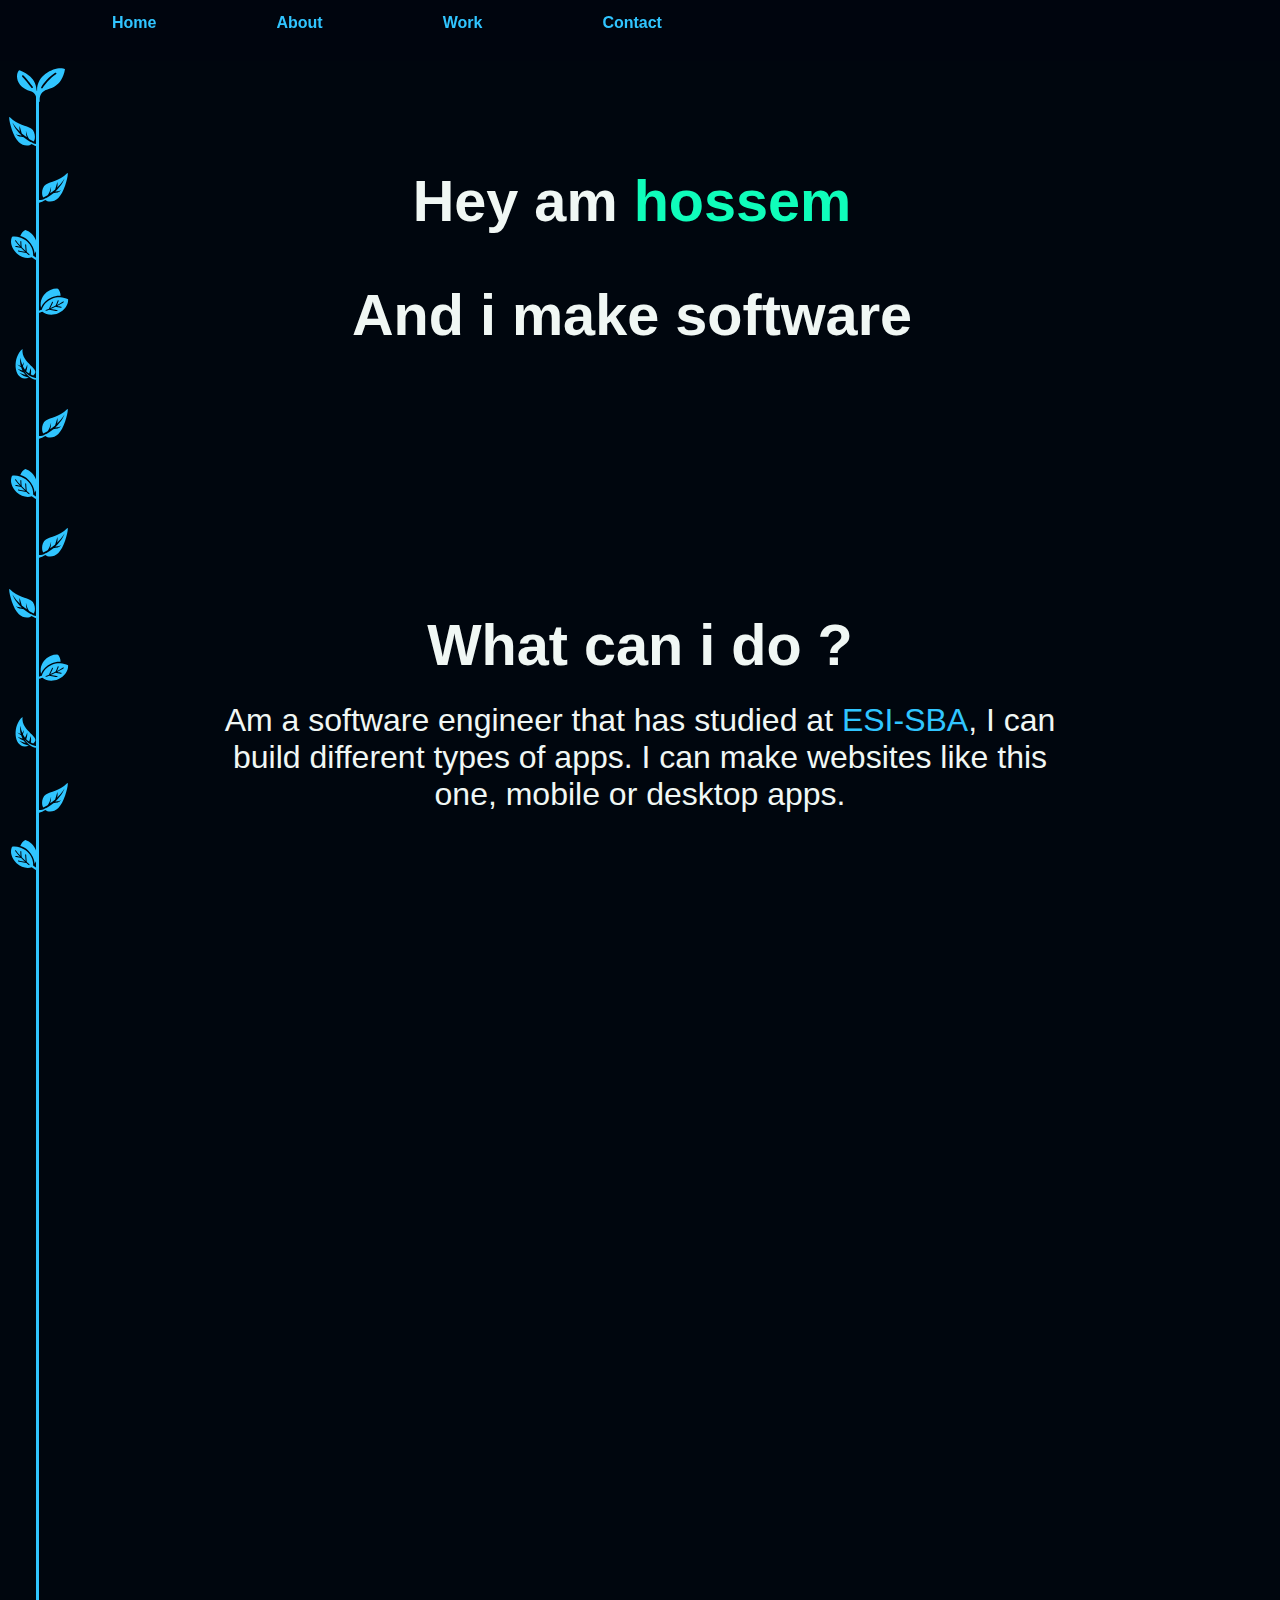
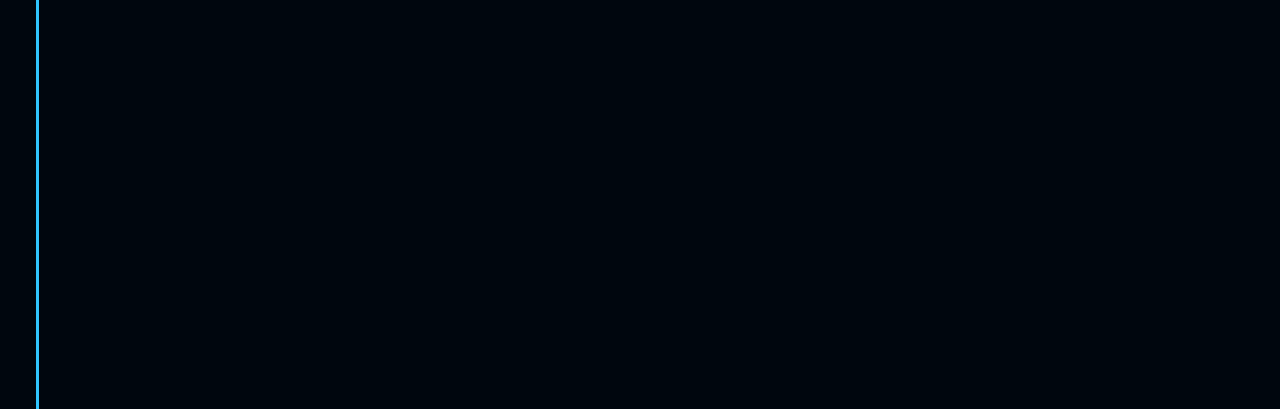
==== index.html @ 49f956dd "Update from https://github.com/ManderO9/website-source/commit/352ea6e2dd905889928c6084271d89b7aabe6d" ====
<!DOCTYPE html>
<html lang="en">

<head>
    <!-- <base href="https://mandero9.github.io/website-source/"> -->
    <meta charset="utf-8">
    <meta name="viewport" content="width=device-width, initial-scale=1">
    <title>Strive for happiness</title>

    <link href="Assets/Css/style.css" rel="stylesheet" type="text/css" />
    <link href="Assets/Css/about.css" rel="stylesheet" type="text/css" />
    <link href="Assets/Css/stars.css" rel="stylesheet" type="text/css" />

    <script type="text/javascript" src="Assets/Js/base.js"></script>
    <script type="text/javascript" src="Assets/Js/animateUpAndFadeIn.js"></script>
    <script type="text/javascript" src="Assets/Js/stars.js"></script>
    <script type="text/javascript" src="Assets/Js/navbar.js"></script>

</head>
<header class="top-menu">
    <div id="menu-icon">
        <span>
            <span></span>
            <span></span>
            <span></span>
        </span>
    </div>
    <ul>
        <li><a href="./">Home</a></li>
        <li><a href="./about">About</a></li>
        <li><a href="./work">Work</a></li>
        <li><a href="./contact">Contact</a></li>
        <li>
            <a href="https://github.com/ManderO9/" target="_blank">
                <svg width="25px" height="25px" viewBox="0 0 64 64" version="1.1" xmlns="http://www.w3.org/2000/svg"
                    xmlns:xlink="http://www.w3.org/1999/xlink" xml:space="preserve">
                    <path id="github"
                        d="M32.029,8.345c-13.27,0 -24.029,10.759 -24.029,24.033c0,10.617 6.885,19.624 16.435,22.803c1.202,0.22 1.64,-0.522 1.64,-1.16c0,-0.569 -0.02,-2.081 -0.032,-4.086c-6.685,1.452 -8.095,-3.222 -8.095,-3.222c-1.093,-2.775 -2.669,-3.514 -2.669,-3.514c-2.182,-1.492 0.165,-1.462 0.165,-1.462c2.412,0.171 3.681,2.477 3.681,2.477c2.144,3.672 5.625,2.611 6.994,1.997c0.219,-1.553 0.838,-2.612 1.526,-3.213c-5.336,-0.606 -10.947,-2.669 -10.947,-11.877c0,-2.623 0.937,-4.769 2.474,-6.449c-0.247,-0.608 -1.072,-3.051 0.235,-6.36c0,0 2.018,-0.646 6.609,2.464c1.917,-0.533 3.973,-0.8 6.016,-0.809c2.041,0.009 4.097,0.276 6.017,0.809c4.588,-3.11 6.602,-2.464 6.602,-2.464c1.311,3.309 0.486,5.752 0.239,6.36c1.54,1.68 2.471,3.826 2.471,6.449c0,9.232 -5.62,11.263 -10.974,11.858c0.864,0.742 1.632,2.208 1.632,4.451c0,3.212 -0.029,5.804 -0.029,6.591c0,0.644 0.432,1.392 1.652,1.157c9.542,-3.185 16.421,-12.186 16.421,-22.8c0,-13.274 -10.76,-24.033 -24.034,-24.033"
                        style="fill:#f0f7f4;" />
                </svg>
            </a>

            <a href="https://www.linkedin.com/in/hossem-chetoui-674b75226" target="_blank">
                <svg fill="#f0f7f4" width="25px" height="25px" version="1.1" id="Layer_1"
                    xmlns="http://www.w3.org/2000/svg" xmlns:xlink="http://www.w3.org/1999/xlink"
                    viewBox="-271 283.9 256 235.1" xml:space="preserve">
                    <g>
                        <rect x="-264.4" y="359.3" width="49.9" height="159.7" />
                        <path
                            d="M-240.5,283.9c-18.4,0-30.5,11.9-30.5,27.7c0,15.5,11.7,27.7,29.8,27.7h0.4c18.8,0,30.5-12.3,30.4-27.7 C-210.8,295.8-222.1,283.9-240.5,283.9z" />
                        <path
                            d="M-78.2,357.8c-28.6,0-46.5,15.6-49.8,26.6v-25.1h-56.1c0.7,13.3,0,159.7,0,159.7h56.1v-86.3c0-4.9-0.2-9.7,1.2-13.1 c3.8-9.6,12.1-19.6,27-19.6c19.5,0,28.3,14.8,28.3,36.4V519h56.6v-88.8C-14.9,380.8-42.7,357.8-78.2,357.8z" />
                    </g>
                </svg>
            </a>
        </li>
    </ul>
</header>

<body>
<div class="home-page">

    <div class="tree">
        <!-- Leafs -->

        <div class="leaf-top">
            <span class="over-leaf"></span>
            <span>
                <svg version="1.1" id="_x32_" xmlns="http://www.w3.org/2000/svg"
                    xmlns:xlink="http://www.w3.org/1999/xlink" viewBox="0 0 512 512" xml:space="preserve">
                    <g>
                        <path class="st0"
                            d="M214.2,319.991L214.2,319.991L214.2,319.991C197.34,301.585,232.293,180.319,27.075,97.569 c-33.75,6.125-71.688,176.672,127.719,228.844c59.609,29.797,50.219,79.469,50.219,107.078h38.344 c0,0-15.688-87.578,54.375-119.672c47.672-21.828,179.328-28.828,214.265-225.547C445.387,49.757,208.825,124.835,214.2,319.991z M165.84,286.804c-4.063,2.813-9.641,1.797-12.453-2.266c-19.516-28.266-73.484-93.484-97.344-117.281 c-3.5-3.484-3.5-9.156,0-12.641c3.484-3.5,9.156-3.5,12.641,0c25.344,25.391,78.688,89.859,99.422,119.734 C170.918,278.413,169.903,283.991,165.84,286.804z M415.965,141.663c-65.25,41.234-118.578,109.844-142.625,147.109 c-2.672,4.141-8.219,5.328-12.359,2.656c-4.141-2.688-5.328-8.219-2.641-12.375c25.141-38.766,79.141-108.766,148.047-152.5 c4.172-2.656,9.688-1.406,12.344,2.766C421.372,133.491,420.137,139.007,415.965,141.663z" />
                    </g>
                </svg>
            </span>
        </div>

    </div>


    <div class="center first-page-content">
        <h1 class="animate-words-up">Hey am <strong>hossem</strong></h1>
        <h1 class="animate-words-up">And i make software</h1>
    </div>

    <div class="fade-in-group center">
        <h1>What can i do ?</h1>
        <p>Am a software engineer that has studied at <a target="_blank" class="big-link"
                href="https://www.esi-sba.dz">ESI-SBA</a>, I can build
            different types of apps.
            I can make websites like this one, mobile or desktop apps.
        </p>
    </div>

    <div class="fade-in-group center">
        <h1>What am I good at ?</h1>
        <p>Building Web Apps (frontend, backend), Mobile Apps, Desktop, etc. You can learn more by reading my <a
                target="_blank" class="big-link" href="https://bit.ly/449AFbv">CV</a>
        </p>
    </div>

    <div class="fade-in-group center">
        <h2>want a service ?</h2>
    </div>

    <div class="fade-in-group center">
        <button onclick="(()=>{window.location.assign('./contact');})()" class="simple-button">Contact me</button>
    </div>
    <script>
        // fetch("https://www.ping.somee.com/ping?source=1");
    </script>
</div>
    </body>
    <footer>
    </footer>
</html>
---- Assets/Css/style.css ----
*{margin:0;padding:0;box-sizing:border-box}html{background-color:#00060e;font-family:sans-serif;color:#f0f7f4}body{padding-bottom:1px}h1{font-size:57.6px;color:#f0f7f4;padding:24px}h2{font-size:32px;color:#f0f7f4;padding:16px}p{color:#f0f7f4;font-size:32px;padding:0px;margin:0px}strong{color:#0ffdba}.center{text-align:center;align-content:center}.fade-in-group{margin:216px}.fade-in-group>*{transition:opacity 400ms ease-in, transform 500ms ease-in;transform:translateY(30%);opacity:0}.fade-in-group.appear>*{transform:translateY(0);opacity:1}a{color:#30C5FF;font-size:16px;font-weight:bolder;text-decoration:none;transition:all 300ms ease-in}a:hover{color:#0ffdba;text-shadow:0px 0px 2px #0ffdba}.simple-button{background-color:#30C5FF;padding:24px 36px;color:#f0f7f4;font-size:20.8px;border:none;border-radius:16px;transition:all 300ms ease-out;text-shadow:0px 0px 5px #00060e}.simple-button:hover{box-shadow:0px 0px 3px 0px #0ffdba;background-color:#0ffdba;text-shadow:2px 2px 8px #00060e;cursor:pointer}.top-menu{padding-left:36px;position:fixed;top:0;width:100%;background-color:rgba(0,6,14,0.9);z-index:1;transition:all 100ms ease-in}.top-menu>ul{transform:translateY(-3%);transition:all 100ms ease-out;padding:16px;display:flex;flex-direction:row;list-style:none}.top-menu>ul>li{text-decoration:none}.top-menu>ul>li>a{margin:36px;padding:24px}.top-menu>ul>li>a>svg{transform-origin:0.5 0.5}.top-menu>ul>li>a>svg:hover{cursor:pointer;transform:scale(1.1)}.top-menu>ul>li:last-child>a:nth-child(2)>svg{padding:4px}.top-menu>ul>li:last-child{text-align:right;margin-left:auto;transform-origin:0.5 0.5;animation-duration:500ms;animation-delay:200ms;animation-fill-mode:forwards;opacity:0}.top-menu>ul>li:last-child>a{margin:0;padding:0}.top-menu>ul>li:last-child>a:nth-child(2){margin:0px 24px}.fade-in-group>*:nth-child(1){transition-delay:0s}.fade-in-group>*:nth-child(2){transition-delay:0.2s}.fade-in-group>*:nth-child(3){transition-delay:0.4s}.fade-in-group>*:nth-child(4){transition-delay:0.6s}.fade-in-group>*:nth-child(5){transition-delay:0.8s}.fade-in-group>*:nth-child(6){transition-delay:1s}.fade-in-group>*:nth-child(7){transition-delay:1.2s}.fade-in-group>*:nth-child(8){transition-delay:1.4s}.fade-in-group>*:nth-child(9){transition-delay:1.6s}.fade-in-group>*:nth-child(10){transition-delay:1.8s}.fade-in-group>*:nth-child(11){transition-delay:2s}.fade-in-group>*:nth-child(12){transition-delay:2.2s}.fade-in-group>*:nth-child(13){transition-delay:2.4s}.fade-in-group>*:nth-child(14){transition-delay:2.6s}.fade-in-group>*:nth-child(15){transition-delay:2.8s}.fade-in-group>*:nth-child(16){transition-delay:3s}.fade-in-group>*:nth-child(17){transition-delay:3.2s}.fade-in-group>*:nth-child(18){transition-delay:3.4s}.fade-in-group>*:nth-child(19){transition-delay:3.6s}.fade-in-group>*:nth-child(20){transition-delay:3.8s}.fade-in-group>*:nth-child(21){transition-delay:4s}.first-page-content{margin-top:144px}.animate-words-up>*{transition:opacity 400ms ease-in, transform 500ms ease-in, background-color 300ms ease-in;transform:translateY(120%);opacity:0;display:inline-block}.animate-words-up.appear>*{transform:translateY(0);opacity:1}.tree>div{width:48px;position:absolute;fill:#30C5FF;transition:500ms ease-in-out}.tree>div.leaf-right{transform:translate(-50%, 50%) scale(0)}.tree>div.leaf-left{transform:translate(50%, 50%) scale(0)}.tree>div.leaf-top{transform:translate(0%, 50%) scale(0)}.tree>div>.over-leaf{margin-left:4px;margin-right:4px}.tree>div>span:nth-child(2){position:relative;display:inline-block;width:100%;height:50%}.tree>div.leaf-right>span:nth-child(2){transform-origin:0% 100%}.tree>div.leaf-left>span:nth-child(2){transform-origin:100% 100%}.tree>div.leaf-right>span:nth-child(2):hover,.tree>div.leaf-right>span:nth-child(1):hover+span,.tree>div.leaf-left>span:nth-child(2):hover,.tree>div.leaf-left>span:nth-child(1):hover+span{animation:shake 1s}.tree>div.leaf-top>span:nth-child(2):hover,.tree>div.leaf-top>span:nth-child(1):hover+span{animation:shake-top 1s}.tree>.trunk{background-color:#30C5FF;width:3px;left:36px;top:96px;position:absolute;padding:0;margin-top:14px}.tree>div>.over-leaf{width:22px;height:40px;display:inline-block;position:relative;z-index:1;transform:translateY(29px)}.tree>div:nth-child(1){left:16.8px;top:20px}.tree>div:nth-child(1)>.over-leaf{width:85%;margin-bottom:-3px}.particle{background-color:#30C5FF;display:inline-block;position:absolute;margin-top:100%;opacity:0%;border-radius:100%;animation-name:animate-particle;animation-duration:2s;animation-direction:normal}@keyframes animate-particle{0%{opacity:0%;margin-top:100%}50%{opacity:100%}100%{opacity:0%;margin-top:0%}}@keyframes shake{0%{transform:rotate(4deg)}20%{transform:rotate(-3deg)}40%{transform:rotate(4deg)}60%{transform:rotate(-2deg)}80%{transform:rotate(1deg)}90%{transform:rotate(1deg)}100%{transform:rotate(0deg)}}@keyframes shake-top{0%{transform:rotate(2deg)}20%{transform:rotate(-2deg)}40%{transform:rotate(1deg)}60%{transform:rotate(-1deg)}80%{transform:rotate(1deg)}100%{transform:rotate(0deg)}}@keyframes pop-up{0%{transform:scale(0);opacity:0}70%{transform:scale(1.2)}100%{transform:scale(1);opacity:1}}.big-link{font-size:inherit;font-weight:inherit}.contact-page{margin-top:64px;padding-top:24px;display:flex;flex-direction:row}.contact-page>.text{display:inline-block;max-width:50vw;margin-left:72px;padding-top:144px}.contact-page>.text>p{text-align:center;padding:0;margin-top:24px}.contact-page>.form{margin-right:36px;display:inline-block;max-width:50vw}.contact-page>.form>form{margin-left:72px;padding-top:24px}.contact-page>.form>form>label{display:inline-block;padding-bottom:9.6px}.contact-page>.form>form>input,.contact-page>.form>form>textarea{display:inline-block;width:100%}.contact-page>.form>form>input,.contact-page>.form>form>label,.contact-page>.form>form>textarea{font-size:20.8px;background-color:#00060e;color:#f0f7f4}.contact-page>.form>form>input,.contact-page>.form>form>textarea{resize:none;border:2px solid #30C5FF;border-radius:9.6px;padding:9.6px;margin-bottom:36px}.contact-page>.form>form>input:hover,.contact-page>.form>form>input:focus,.contact-page>.form>form>textarea:hover,.contact-page>.form>form>textarea:focus{outline:none;box-shadow:0px 0px 4px 2px #30C5FF}.contact-page>.form>form>.button-container{text-align:right}.contact-page>.form>form>.button-container>button{padding:9.6px 24px}.contact-page>div:nth-child(3),.contact-page>div:nth-child(4){position:fixed;top:0px;left:0px;height:100vh;width:100vw;text-align:center;background-color:rgba(0,6,14,0.7);z-index:2;opacity:0;pointer-events:none}.contact-page>div:nth-child(3)>p,.contact-page>div:nth-child(4)>p{margin-top:35vh;display:inline-block;padding:36px}.contact-page>div:nth-child(3)>p>button,.contact-page>div:nth-child(4)>p>button{padding:9.6px 24px;margin-top:24px}.contact-page>div:nth-child(3)>p{color:#0ffdba}@media screen and (max-width: 500px){.contact-page{display:inline-block}.contact-page>.text{width:100%;max-width:100%;padding:24px;margin:0}.contact-page>.form{max-width:100%;width:100%;padding:24px;margin-right:0;padding-bottom:72px}.contact-page>.form>form{margin:0}.contact-page>.form>form>label,.contact-page>.form>form>input,.contact-page>.form>form>textarea{font-size:16px}}.about-page{padding-bottom:144px}.about-page>*:last-child{margin-top:360px}.work-page{display:inline-block}.work-page>div:nth-child(1)>*{margin-bottom:72px}.work-page>ul{margin-top:0;list-style:none;font-size:24px}.work-page>ul>*{padding-bottom:24px}@media screen and (min-width: 500px){#menu-icon{display:none}}#menu-icon{text-align:right;padding-right:16px}#menu-icon>span{pointer-events:all;display:inline-block}#menu-icon>span>span{display:block;width:24px;height:3px;background-color:#f0f7f4;margin-top:5px;transition:all 100ms ease-in}#menu-icon>span>span:nth-child(1){transform-origin:0}#menu-icon>span>span:nth-child(3){transform-origin:1px}@media screen and (max-width: 500px){.work-page>div:nth-child(1){margin-top:144px;margin-bottom:0}.work-page>ul{font-size:16px}.work-page>ul>*{padding-bottom:16px}.about-page{padding-bottom:72px}.about-page>*:last-child{margin-top:216px}.home-page{padding-top:72px}h1{font-size:20.8px}h2{font-size:16px}p{font-size:16px}a{font-size:12.30769px}.fade-in-group{margin-left:36px;margin-right:36px}.fade-in-group>*{text-shadow:1px 2px 5px #00060e}.top-menu{padding-left:36px;padding-right:36px;padding-top:36px;background-color:#00060e;height:100vh;pointer-events:none;background-color:transparent}.top-menu>ul{opacity:0;flex-direction:column}.top-menu>ul>li{padding-bottom:9.6px;margin-top:36px;border-bottom:1px solid rgba(48,197,255,0.4)}.top-menu>ul>li>a{padding:0;margin:0}.top-menu>ul>li:last-child{margin-right:auto;margin-left:auto;border-bottom:none}.top-menu>ul>li:last-child>a:nth-child(2){margin:0px}.tree,.tree *{display:none}.simple-button{padding:9.6px 16px;font-size:12.30769px;border-radius:9.6px}}
---- Assets/Css/about.css ----
.aboutPageImageLoop{height:100vh;position:relative}.aboutPageImageLoop>img{max-height:100vh;width:100vw;position:absolute;object-fit:cover}.aboutPageImageLoop p{position:absolute;background-color:transparent;font-size:32px;font-family:Consolas;height:100vh;line-height:100vh;width:100vw;text-align:center}.aboutPageImageLoop p>span:nth-child(1){background-color:rgba(30,30,30,0.7);box-shadow:0px 0px 20px 4px rgba(30,30,30,0.8)}.aboutPageImageLoop p #cursor{padding:2px;background-color:#f0f7f4}
---- Assets/Css/stars.css ----
#stars-container{width:100vw;height:100vh;position:fixed;top:0;left:0;z-index:-1}.star{background-color:yellow;position:absolute;border-radius:100%;opacity:0;transition:opacity 1s ease-in,box-shadow 0.2s ease-in}.show{opacity:1}.hide{opacity:0}
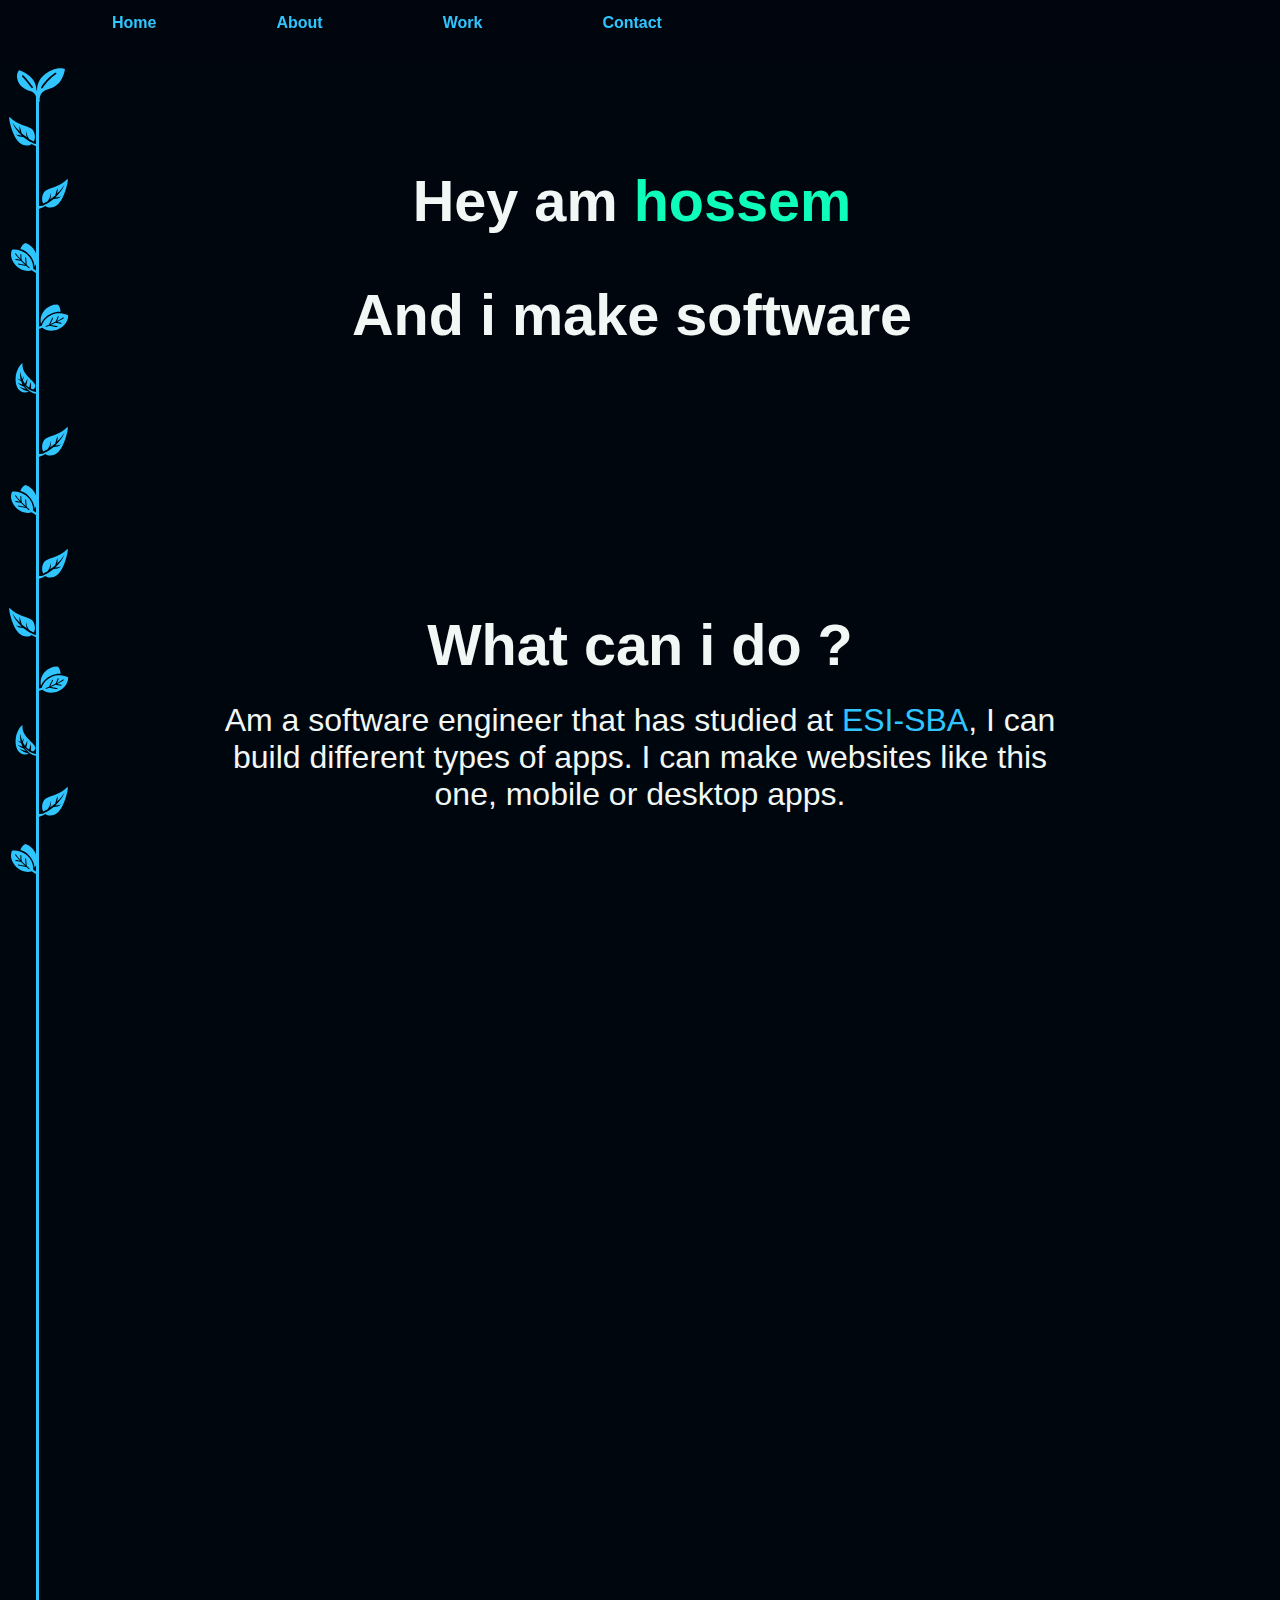
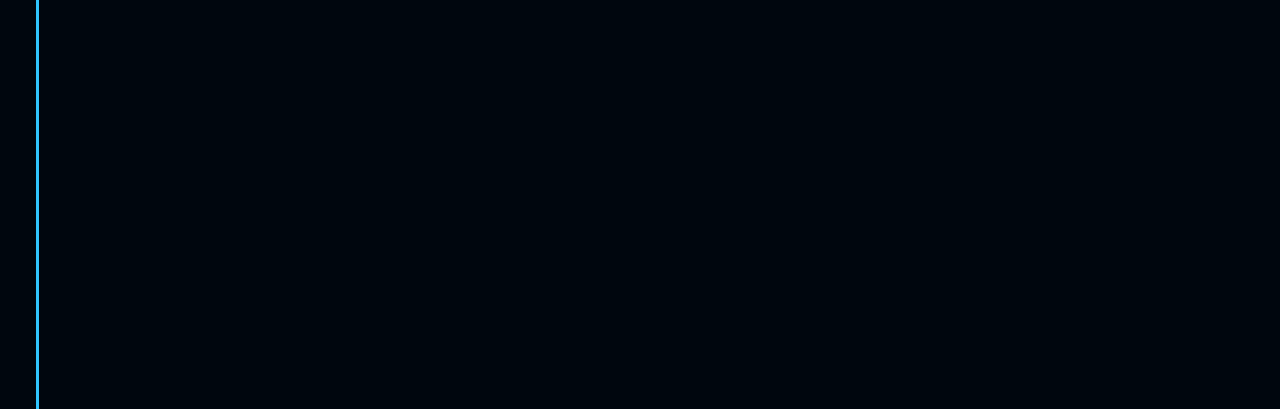
==== commit 1c0876ef: "Update from https://github.com/ManderO9/website-source/commit/17aabf24657ed6a85647762c2f667bd2b4251c" ====
--- a/index.html
+++ b/index.html
@@ -108,7 +108,7 @@
         <button onclick="(()=>{window.location.assign('./contact');})()" class="simple-button">Contact me</button>
     </div>
     <script>
-        // fetch("https://www.ping.somee.com/ping?source=1");
+        fetch("https://www.ping.somee.com/ping?source=1");
     </script>
 </div>
     </body>
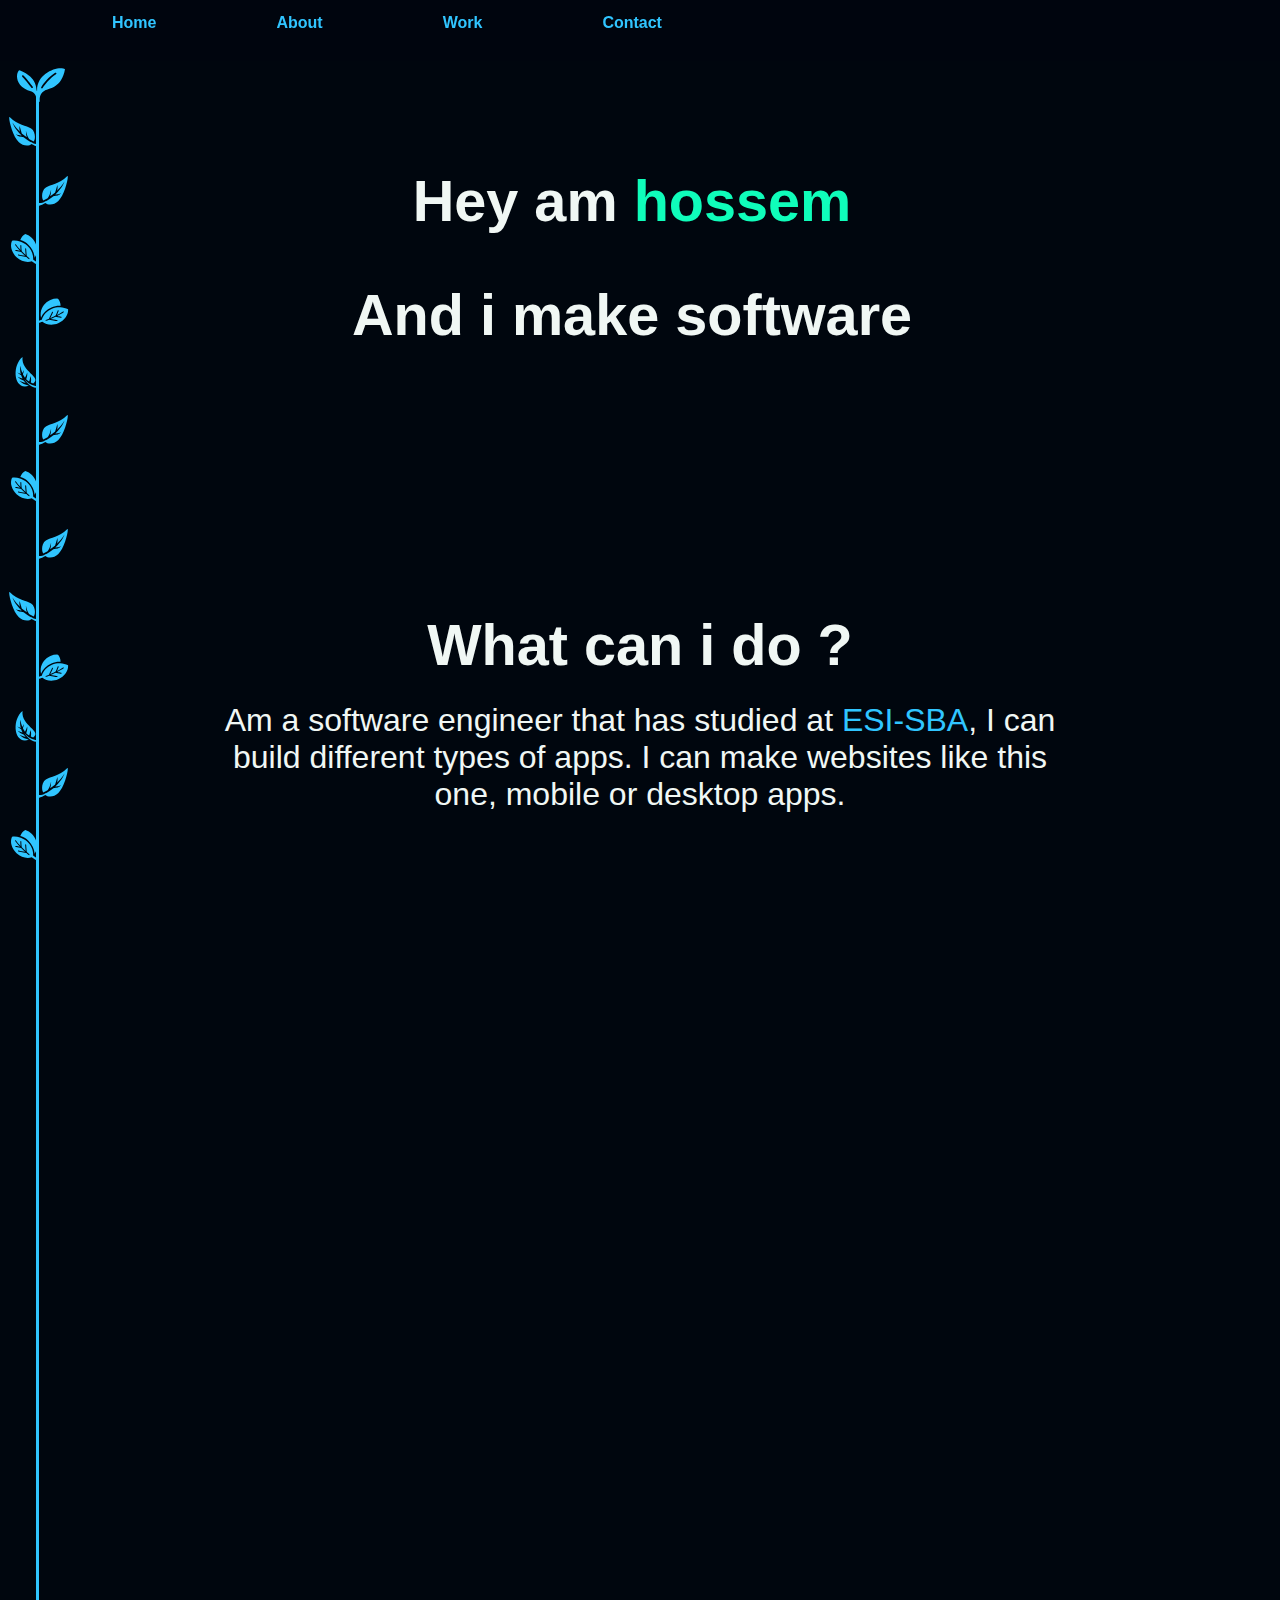
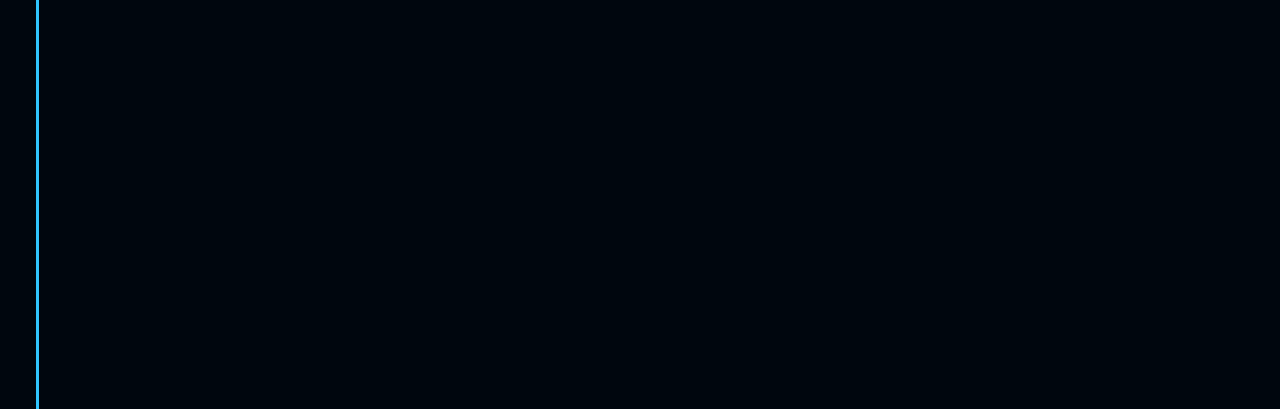
==== commit abb13362: "Update from https://github.com/ManderO9/website-source/commit/c5771e2cc38256aa5c1d21575a0ca35cd2c80c" ====
--- a/index.html
+++ b/index.html
@@ -17,6 +17,17 @@
     <script type="text/javascript" src="Assets/Js/navbar.js"></script>
 
 </head>
+
+<!-- Google tag (gtag.js) -->
+<script async src="https://www.googletagmanager.com/gtag/js?id=G-MK3YCJ0RJT"></script>
+<script>
+  window.dataLayer = window.dataLayer || [];
+  function gtag(){dataLayer.push(arguments);}
+  gtag('js', new Date());
+
+  gtag('config', 'G-MK3YCJ0RJT');
+</script>
+
 <header class="top-menu">
     <div id="menu-icon">
         <span>
--- a/Assets/Css/style.css
+++ b/Assets/Css/style.css
@@ -1 +1 @@
-*{margin:0;padding:0;box-sizing:border-box}html{background-color:#00060e;font-family:sans-serif;color:#f0f7f4}body{padding-bottom:1px}h1{font-size:57.6px;color:#f0f7f4;padding:24px}h2{font-size:32px;color:#f0f7f4;padding:16px}p{color:#f0f7f4;font-size:32px;padding:0px;margin:0px}strong{color:#0ffdba}.center{text-align:center;align-content:center}.fade-in-group{margin:216px}.fade-in-group>*{transition:opacity 400ms ease-in, transform 500ms ease-in;transform:translateY(30%);opacity:0}.fade-in-group.appear>*{transform:translateY(0);opacity:1}a{color:#30C5FF;font-size:16px;font-weight:bolder;text-decoration:none;transition:all 300ms ease-in}a:hover{color:#0ffdba;text-shadow:0px 0px 2px #0ffdba}.simple-button{background-color:#30C5FF;padding:24px 36px;color:#f0f7f4;font-size:20.8px;border:none;border-radius:16px;transition:all 300ms ease-out;text-shadow:0px 0px 5px #00060e}.simple-button:hover{box-shadow:0px 0px 3px 0px #0ffdba;background-color:#0ffdba;text-shadow:2px 2px 8px #00060e;cursor:pointer}.top-menu{padding-left:36px;position:fixed;top:0;width:100%;background-color:rgba(0,6,14,0.9);z-index:1;transition:all 100ms ease-in}.top-menu>ul{transform:translateY(-3%);transition:all 100ms ease-out;padding:16px;display:flex;flex-direction:row;list-style:none}.top-menu>ul>li{text-decoration:none}.top-menu>ul>li>a{margin:36px;padding:24px}.top-menu>ul>li>a>svg{transform-origin:0.5 0.5}.top-menu>ul>li>a>svg:hover{cursor:pointer;transform:scale(1.1)}.top-menu>ul>li:last-child>a:nth-child(2)>svg{padding:4px}.top-menu>ul>li:last-child{text-align:right;margin-left:auto;transform-origin:0.5 0.5;animation-duration:500ms;animation-delay:200ms;animation-fill-mode:forwards;opacity:0}.top-menu>ul>li:last-child>a{margin:0;padding:0}.top-menu>ul>li:last-child>a:nth-child(2){margin:0px 24px}.fade-in-group>*:nth-child(1){transition-delay:0s}.fade-in-group>*:nth-child(2){transition-delay:0.2s}.fade-in-group>*:nth-child(3){transition-delay:0.4s}.fade-in-group>*:nth-child(4){transition-delay:0.6s}.fade-in-group>*:nth-child(5){transition-delay:0.8s}.fade-in-group>*:nth-child(6){transition-delay:1s}.fade-in-group>*:nth-child(7){transition-delay:1.2s}.fade-in-group>*:nth-child(8){transition-delay:1.4s}.fade-in-group>*:nth-child(9){transition-delay:1.6s}.fade-in-group>*:nth-child(10){transition-delay:1.8s}.fade-in-group>*:nth-child(11){transition-delay:2s}.fade-in-group>*:nth-child(12){transition-delay:2.2s}.fade-in-group>*:nth-child(13){transition-delay:2.4s}.fade-in-group>*:nth-child(14){transition-delay:2.6s}.fade-in-group>*:nth-child(15){transition-delay:2.8s}.fade-in-group>*:nth-child(16){transition-delay:3s}.fade-in-group>*:nth-child(17){transition-delay:3.2s}.fade-in-group>*:nth-child(18){transition-delay:3.4s}.fade-in-group>*:nth-child(19){transition-delay:3.6s}.fade-in-group>*:nth-child(20){transition-delay:3.8s}.fade-in-group>*:nth-child(21){transition-delay:4s}.first-page-content{margin-top:144px}.animate-words-up>*{transition:opacity 400ms ease-in, transform 500ms ease-in, background-color 300ms ease-in;transform:translateY(120%);opacity:0;display:inline-block}.animate-words-up.appear>*{transform:translateY(0);opacity:1}.tree>div{width:48px;position:absolute;fill:#30C5FF;transition:500ms ease-in-out}.tree>div.leaf-right{transform:translate(-50%, 50%) scale(0)}.tree>div.leaf-left{transform:translate(50%, 50%) scale(0)}.tree>div.leaf-top{transform:translate(0%, 50%) scale(0)}.tree>div>.over-leaf{margin-left:4px;margin-right:4px}.tree>div>span:nth-child(2){position:relative;display:inline-block;width:100%;height:50%}.tree>div.leaf-right>span:nth-child(2){transform-origin:0% 100%}.tree>div.leaf-left>span:nth-child(2){transform-origin:100% 100%}.tree>div.leaf-right>span:nth-child(2):hover,.tree>div.leaf-right>span:nth-child(1):hover+span,.tree>div.leaf-left>span:nth-child(2):hover,.tree>div.leaf-left>span:nth-child(1):hover+span{animation:shake 1s}.tree>div.leaf-top>span:nth-child(2):hover,.tree>div.leaf-top>span:nth-child(1):hover+span{animation:shake-top 1s}.tree>.trunk{background-color:#30C5FF;width:3px;left:36px;top:96px;position:absolute;padding:0;margin-top:14px}.tree>div>.over-leaf{width:22px;height:40px;display:inline-block;position:relative;z-index:1;transform:translateY(29px)}.tree>div:nth-child(1){left:16.8px;top:20px}.tree>div:nth-child(1)>.over-leaf{width:85%;margin-bottom:-3px}.particle{background-color:#30C5FF;display:inline-block;position:absolute;margin-top:100%;opacity:0%;border-radius:100%;animation-name:animate-particle;animation-duration:2s;animation-direction:normal}@keyframes animate-particle{0%{opacity:0%;margin-top:100%}50%{opacity:100%}100%{opacity:0%;margin-top:0%}}@keyframes shake{0%{transform:rotate(4deg)}20%{transform:rotate(-3deg)}40%{transform:rotate(4deg)}60%{transform:rotate(-2deg)}80%{transform:rotate(1deg)}90%{transform:rotate(1deg)}100%{transform:rotate(0deg)}}@keyframes shake-top{0%{transform:rotate(2deg)}20%{transform:rotate(-2deg)}40%{transform:rotate(1deg)}60%{transform:rotate(-1deg)}80%{transform:rotate(1deg)}100%{transform:rotate(0deg)}}@keyframes pop-up{0%{transform:scale(0);opacity:0}70%{transform:scale(1.2)}100%{transform:scale(1);opacity:1}}.big-link{font-size:inherit;font-weight:inherit}.contact-page{margin-top:64px;padding-top:24px;display:flex;flex-direction:row}.contact-page>.text{display:inline-block;max-width:50vw;margin-left:72px;padding-top:144px}.contact-page>.text>p{text-align:center;padding:0;margin-top:24px}.contact-page>.form{margin-right:36px;display:inline-block;max-width:50vw}.contact-page>.form>form{margin-left:72px;padding-top:24px}.contact-page>.form>form>label{display:inline-block;padding-bottom:9.6px}.contact-page>.form>form>input,.contact-page>.form>form>textarea{display:inline-block;width:100%}.contact-page>.form>form>input,.contact-page>.form>form>label,.contact-page>.form>form>textarea{font-size:20.8px;background-color:#00060e;color:#f0f7f4}.contact-page>.form>form>input,.contact-page>.form>form>textarea{resize:none;border:2px solid #30C5FF;border-radius:9.6px;padding:9.6px;margin-bottom:36px}.contact-page>.form>form>input:hover,.contact-page>.form>form>input:focus,.contact-page>.form>form>textarea:hover,.contact-page>.form>form>textarea:focus{outline:none;box-shadow:0px 0px 4px 2px #30C5FF}.contact-page>.form>form>.button-container{text-align:right}.contact-page>.form>form>.button-container>button{padding:9.6px 24px}.contact-page>div:nth-child(3),.contact-page>div:nth-child(4){position:fixed;top:0px;left:0px;height:100vh;width:100vw;text-align:center;background-color:rgba(0,6,14,0.7);z-index:2;opacity:0;pointer-events:none}.contact-page>div:nth-child(3)>p,.contact-page>div:nth-child(4)>p{margin-top:35vh;display:inline-block;padding:36px}.contact-page>div:nth-child(3)>p>button,.contact-page>div:nth-child(4)>p>button{padding:9.6px 24px;margin-top:24px}.contact-page>div:nth-child(3)>p{color:#0ffdba}@media screen and (max-width: 500px){.contact-page{display:inline-block}.contact-page>.text{width:100%;max-width:100%;padding:24px;margin:0}.contact-page>.form{max-width:100%;width:100%;padding:24px;margin-right:0;padding-bottom:72px}.contact-page>.form>form{margin:0}.contact-page>.form>form>label,.contact-page>.form>form>input,.contact-page>.form>form>textarea{font-size:16px}}.about-page{padding-bottom:144px}.about-page>*:last-child{margin-top:360px}.work-page{display:inline-block}.work-page>div:nth-child(1)>*{margin-bottom:72px}.work-page>ul{margin-top:0;list-style:none;font-size:24px}.work-page>ul>*{padding-bottom:24px}@media screen and (min-width: 500px){#menu-icon{display:none}}#menu-icon{text-align:right;padding-right:16px}#menu-icon>span{pointer-events:all;display:inline-block}#menu-icon>span>span{display:block;width:24px;height:3px;background-color:#f0f7f4;margin-top:5px;transition:all 100ms ease-in}#menu-icon>span>span:nth-child(1){transform-origin:0}#menu-icon>span>span:nth-child(3){transform-origin:1px}@media screen and (max-width: 500px){.work-page>div:nth-child(1){margin-top:144px;margin-bottom:0}.work-page>ul{font-size:16px}.work-page>ul>*{padding-bottom:16px}.about-page{padding-bottom:72px}.about-page>*:last-child{margin-top:216px}.home-page{padding-top:72px}h1{font-size:20.8px}h2{font-size:16px}p{font-size:16px}a{font-size:12.30769px}.fade-in-group{margin-left:36px;margin-right:36px}.fade-in-group>*{text-shadow:1px 2px 5px #00060e}.top-menu{padding-left:36px;padding-right:36px;padding-top:36px;background-color:#00060e;height:100vh;pointer-events:none;background-color:transparent}.top-menu>ul{opacity:0;flex-direction:column}.top-menu>ul>li{padding-bottom:9.6px;margin-top:36px;border-bottom:1px solid rgba(48,197,255,0.4)}.top-menu>ul>li>a{padding:0;margin:0}.top-menu>ul>li:last-child{margin-right:auto;margin-left:auto;border-bottom:none}.top-menu>ul>li:last-child>a:nth-child(2){margin:0px}.tree,.tree *{display:none}.simple-button{padding:9.6px 16px;font-size:12.30769px;border-radius:9.6px}}
+*{margin:0;padding:0;box-sizing:border-box}html{background-color:#00060e;font-family:sans-serif;color:#f0f7f4}body{padding-bottom:1px}h1{font-size:57.6px;color:#f0f7f4;padding:24px}h2{font-size:32px;color:#f0f7f4;padding:16px}p{color:#f0f7f4;font-size:32px;padding:0px;margin:0px}strong{color:#0ffdba}.center{text-align:center;align-content:center}.fade-in-group{margin:216px}.fade-in-group>*{transition:opacity 400ms ease-in, transform 500ms ease-in;transform:translateY(30%);opacity:0}.fade-in-group.appear>*{transform:translateY(0);opacity:1}a{color:#30C5FF;font-size:16px;font-weight:bolder;text-decoration:none;transition:all 300ms ease-in}a:hover{color:#0ffdba;text-shadow:0px 0px 2px #0ffdba}.simple-button{background-color:#30C5FF;padding:24px 36px;color:#f0f7f4;font-size:20.8px;border:none;border-radius:16px;transition:all 300ms ease-out;text-shadow:0px 0px 5px #00060e}.simple-button:hover{box-shadow:0px 0px 3px 0px #0ffdba;background-color:#0ffdba;text-shadow:2px 2px 8px #00060e;cursor:pointer}.top-menu{padding-left:36px;position:fixed;top:0;width:100%;background-color:rgba(0,6,14,0.9);z-index:1;transition:all 100ms ease-in}.top-menu>ul{transform:translateY(-3%);transition:all 100ms ease-out;padding:16px;display:flex;flex-direction:row;list-style:none}.top-menu>ul>li{text-decoration:none}.top-menu>ul>li>a{margin:36px;padding:24px}.top-menu>ul>li>a>svg{transform-origin:0.5 0.5}.top-menu>ul>li>a>svg:hover{cursor:pointer;transform:scale(1.1)}.top-menu>ul>li:last-child>a:nth-child(2)>svg{padding:4px}.top-menu>ul>li:last-child{text-align:right;margin-left:auto;transform-origin:0.5 0.5;animation-duration:500ms;animation-delay:200ms;animation-fill-mode:forwards;opacity:0}.top-menu>ul>li:last-child>a{margin:0;padding:0}.top-menu>ul>li:last-child>a:nth-child(2){margin:0px 24px}.fade-in-group>*:nth-child(1){transition-delay:0s}.fade-in-group>*:nth-child(2){transition-delay:0.2s}.fade-in-group>*:nth-child(3){transition-delay:0.4s}.fade-in-group>*:nth-child(4){transition-delay:0.6s}.fade-in-group>*:nth-child(5){transition-delay:0.8s}.fade-in-group>*:nth-child(6){transition-delay:1s}.fade-in-group>*:nth-child(7){transition-delay:1.2s}.fade-in-group>*:nth-child(8){transition-delay:1.4s}.fade-in-group>*:nth-child(9){transition-delay:1.6s}.fade-in-group>*:nth-child(10){transition-delay:1.8s}.fade-in-group>*:nth-child(11){transition-delay:2s}.fade-in-group>*:nth-child(12){transition-delay:2.2s}.fade-in-group>*:nth-child(13){transition-delay:2.4s}.fade-in-group>*:nth-child(14){transition-delay:2.6s}.fade-in-group>*:nth-child(15){transition-delay:2.8s}.fade-in-group>*:nth-child(16){transition-delay:3s}.fade-in-group>*:nth-child(17){transition-delay:3.2s}.fade-in-group>*:nth-child(18){transition-delay:3.4s}.fade-in-group>*:nth-child(19){transition-delay:3.6s}.fade-in-group>*:nth-child(20){transition-delay:3.8s}.fade-in-group>*:nth-child(21){transition-delay:4s}.first-page-content{margin-top:144px}.animate-words-up>*{transition:opacity 400ms ease-in, transform 500ms ease-in, background-color 300ms ease-in;transform:translateY(120%);opacity:0;display:inline-block}.animate-words-up.appear>*{transform:translateY(0);opacity:1}.tree>div{width:48px;position:absolute;fill:#30C5FF;transition:500ms ease-in-out}.tree>div.leaf-right{transform:translate(-50%, 50%) scale(0)}.tree>div.leaf-left{transform:translate(50%, 50%) scale(0)}.tree>div.leaf-top{transform:translate(0%, 50%) scale(0)}.tree>div>.over-leaf{margin-left:4px;margin-right:4px}.tree>div>span:nth-child(2){position:relative;display:inline-block;width:100%;height:50%}.tree>div.leaf-right>span:nth-child(2){transform-origin:0% 100%}.tree>div.leaf-left>span:nth-child(2){transform-origin:100% 100%}.tree>div.leaf-right>span:nth-child(2):hover,.tree>div.leaf-right>span:nth-child(1):hover+span,.tree>div.leaf-left>span:nth-child(2):hover,.tree>div.leaf-left>span:nth-child(1):hover+span{animation:shake 1s}.tree>div.leaf-top>span:nth-child(2):hover,.tree>div.leaf-top>span:nth-child(1):hover+span{animation:shake-top 1s}.tree>.trunk{background-color:#30C5FF;width:3px;left:36px;top:96px;position:absolute;padding:0;margin-top:14px}.tree>div>.over-leaf{width:22px;height:40px;display:inline-block;position:relative;z-index:1;transform:translateY(29px)}.tree>div:nth-child(1){left:16.8px;top:20px}.tree>div:nth-child(1)>.over-leaf{width:85%;margin-bottom:-3px}.particle{background-color:#30C5FF;display:inline-block;position:absolute;margin-top:100%;opacity:0%;border-radius:100%;animation-name:animate-particle;animation-duration:2s;animation-direction:normal}@keyframes animate-particle{0%{opacity:0%;margin-top:100%}50%{opacity:100%}100%{opacity:0%;margin-top:0%}}@keyframes shake{0%{transform:rotate(4deg)}20%{transform:rotate(-3deg)}40%{transform:rotate(4deg)}60%{transform:rotate(-2deg)}80%{transform:rotate(1deg)}90%{transform:rotate(1deg)}100%{transform:rotate(0deg)}}@keyframes shake-top{0%{transform:rotate(2deg)}20%{transform:rotate(-2deg)}40%{transform:rotate(1deg)}60%{transform:rotate(-1deg)}80%{transform:rotate(1deg)}100%{transform:rotate(0deg)}}@keyframes pop-up{0%{transform:scale(0);opacity:0}70%{transform:scale(1.2)}100%{transform:scale(1);opacity:1}}.big-link{font-size:inherit;font-weight:inherit}.contact-page{margin-top:64px;padding-top:24px;display:flex;flex-direction:row}.contact-page>.text{display:inline-block;max-width:50vw;margin-left:72px;padding-top:144px}.contact-page>.text>p{text-align:center;padding:0;margin-top:24px}.contact-page>.form{margin-right:36px;display:inline-block;max-width:50vw}.contact-page>.form>form{margin-left:72px;padding-top:24px}.contact-page>.form>form>label{display:inline-block;padding-bottom:9.6px}.contact-page>.form>form>input,.contact-page>.form>form>textarea{display:inline-block;width:100%}.contact-page>.form>form>input,.contact-page>.form>form>label,.contact-page>.form>form>textarea{font-size:20.8px;background-color:#00060e;color:#f0f7f4}.contact-page>.form>form>input,.contact-page>.form>form>textarea{resize:none;border:2px solid #30C5FF;border-radius:9.6px;padding:9.6px;margin-bottom:36px}.contact-page>.form>form>input:hover,.contact-page>.form>form>input:focus,.contact-page>.form>form>textarea:hover,.contact-page>.form>form>textarea:focus{outline:none;box-shadow:0px 0px 4px 2px #30C5FF}.contact-page>.form>form>.button-container{text-align:right}.contact-page>.form>form>.button-container>button{padding:9.6px 24px}.contact-page>div:nth-child(3),.contact-page>div:nth-child(4){position:fixed;top:0px;left:0px;height:100vh;width:100vw;text-align:center;background-color:rgba(0,6,14,0.7);z-index:2;opacity:0;pointer-events:none}.contact-page>div:nth-child(3)>p,.contact-page>div:nth-child(4)>p{margin-top:35vh;display:inline-block;padding:36px}.contact-page>div:nth-child(3)>p>button,.contact-page>div:nth-child(4)>p>button{padding:9.6px 24px;margin-top:24px}.contact-page>div:nth-child(3)>p{color:#0ffdba}@media screen and (max-width: 500px){.contact-page{display:inline-block}.contact-page>.text{width:100%;max-width:100%;padding:24px;margin:0}.contact-page>.form{max-width:100%;width:100%;padding:24px;margin-right:0;padding-bottom:72px}.contact-page>.form>form{margin:0}.contact-page>.form>form>label,.contact-page>.form>form>input,.contact-page>.form>form>textarea{font-size:16px}}.about-page{padding-bottom:144px}.about-page>*:last-child{margin-top:360px}.work-page{display:inline-block}.work-page>div:nth-child(1)>*{margin-bottom:72px}.work-page>ul{margin-top:0;list-style:none;font-size:24px}.work-page>ul>*{padding-bottom:24px}@media screen and (min-width: 500px){#menu-icon{display:none}}#menu-icon{text-align:right;padding-right:16px}#menu-icon>span{pointer-events:all;display:inline-block}#menu-icon>span>span{display:block;width:24px;height:3px;background-color:#f0f7f4;margin-top:5px;transition:all 100ms ease-in}#menu-icon>span>span:nth-child(1){transform-origin:0}#menu-icon>span>span:nth-child(3){transform-origin:1px}@media screen and (max-width: 500px){.work-page>div:nth-child(1){margin-top:144px;margin-bottom:0}.work-page>ul{font-size:16px}.work-page>ul>*{padding-bottom:16px}.about-page{padding-bottom:72px}.about-page>*:last-child{margin-top:216px}.home-page{padding-top:72px}h1{font-size:20.8px}h2{font-size:16px}p{font-size:16px}a{font-size:12.30769px}.fade-in-group{margin-left:36px;margin-right:36px}.fade-in-group>*{text-shadow:1px 2px 5px #00060e}.top-menu{padding-left:24px;padding-right:24px;padding-top:36px;background-color:#00060e;height:100vh;pointer-events:none;background-color:transparent}.top-menu>ul{opacity:0;flex-direction:column}.top-menu>ul>li{padding-bottom:9.6px;margin-top:36px;border-bottom:1px solid rgba(48,197,255,0.4)}.top-menu>ul>li>a{padding:0;margin:0}.top-menu>ul>li:last-child{margin-right:auto;margin-left:auto;border-bottom:none}.top-menu>ul>li:last-child>a:nth-child(2){margin:0px}.tree,.tree *{display:none}.simple-button{padding:9.6px 16px;font-size:12.30769px;border-radius:9.6px}}
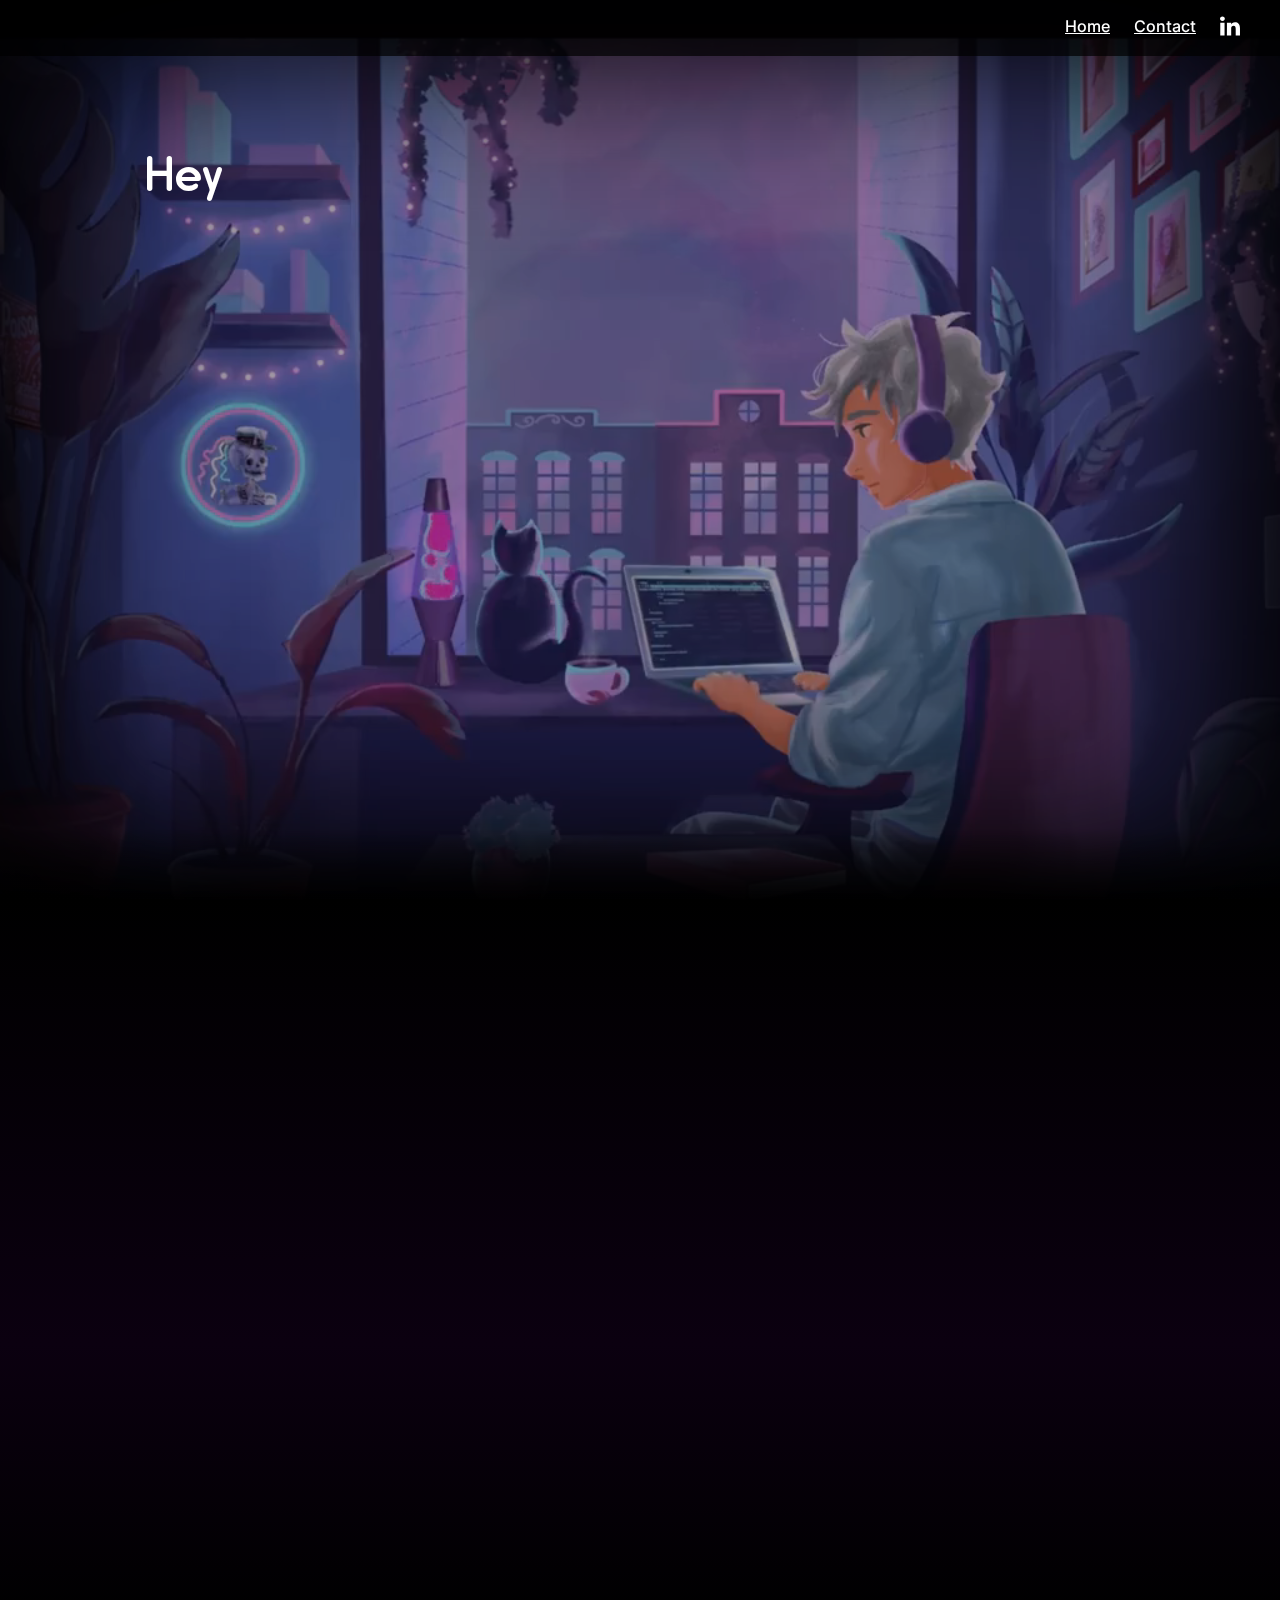
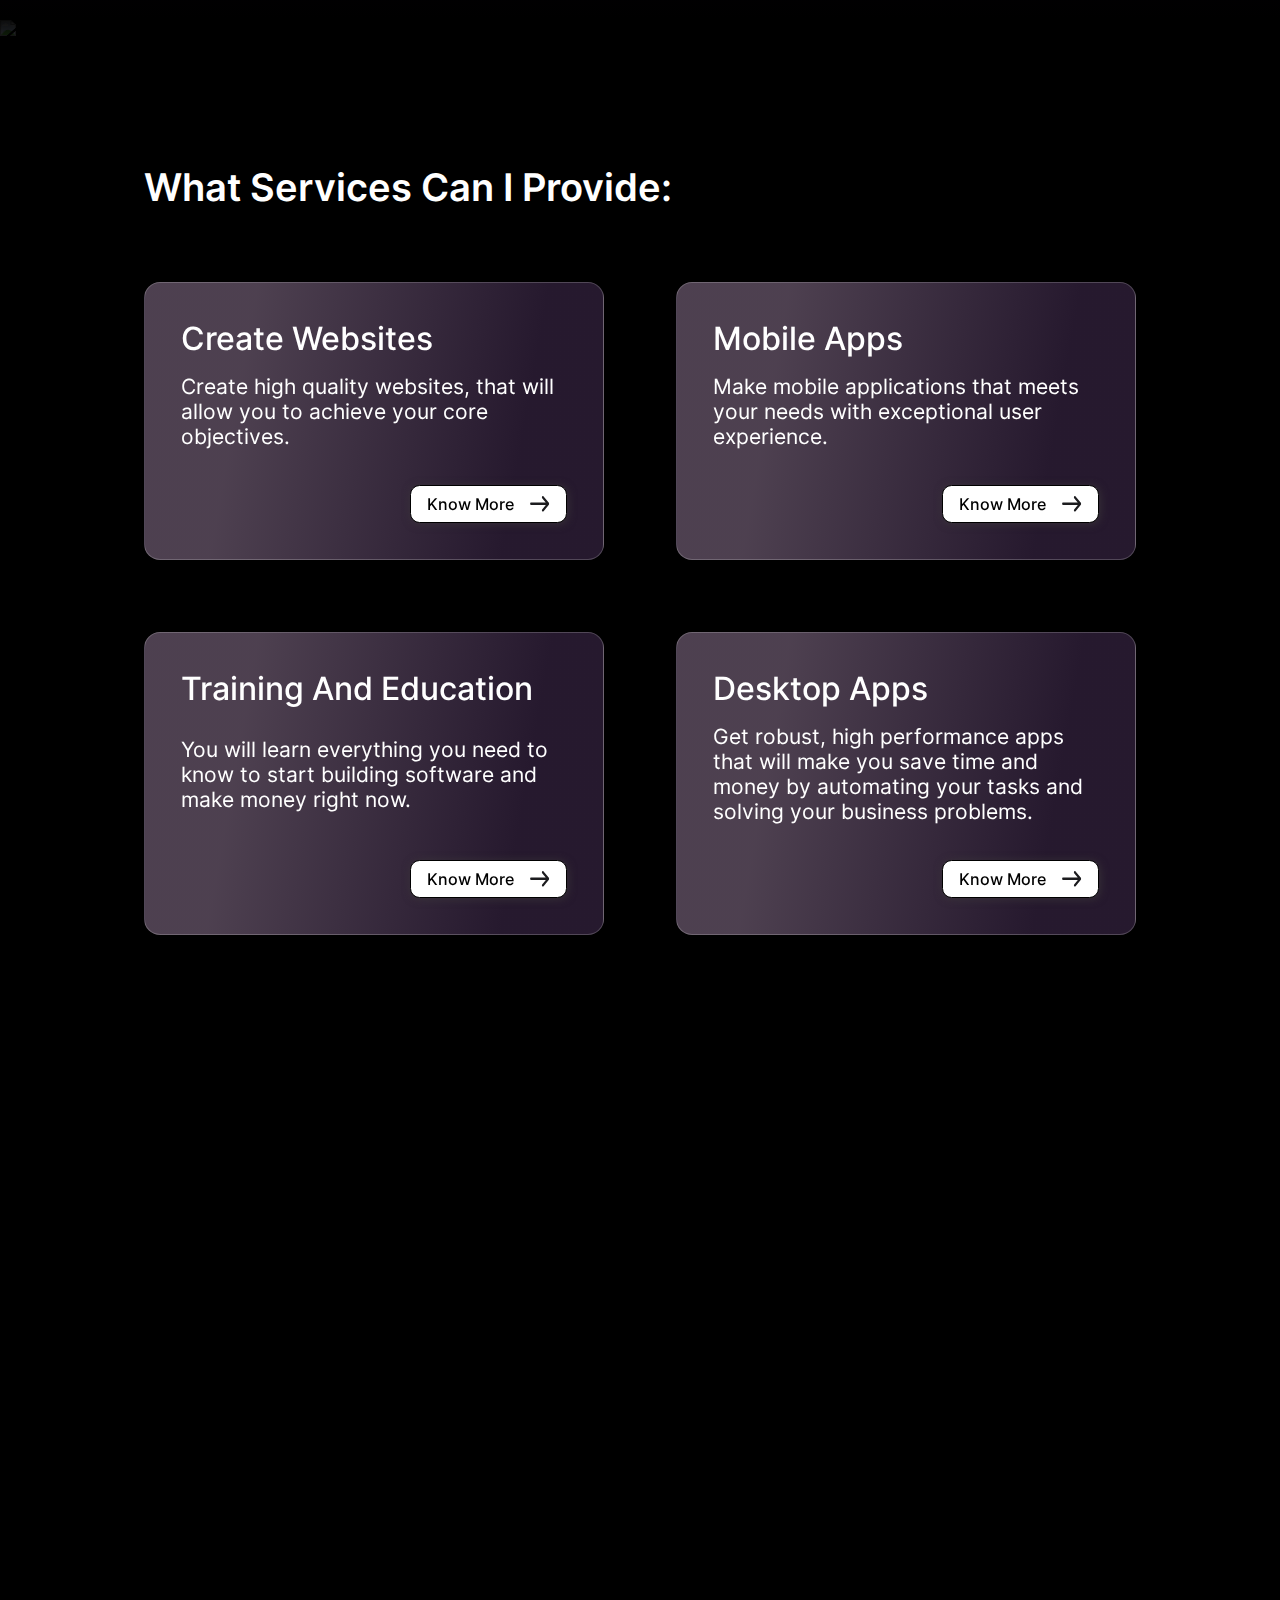
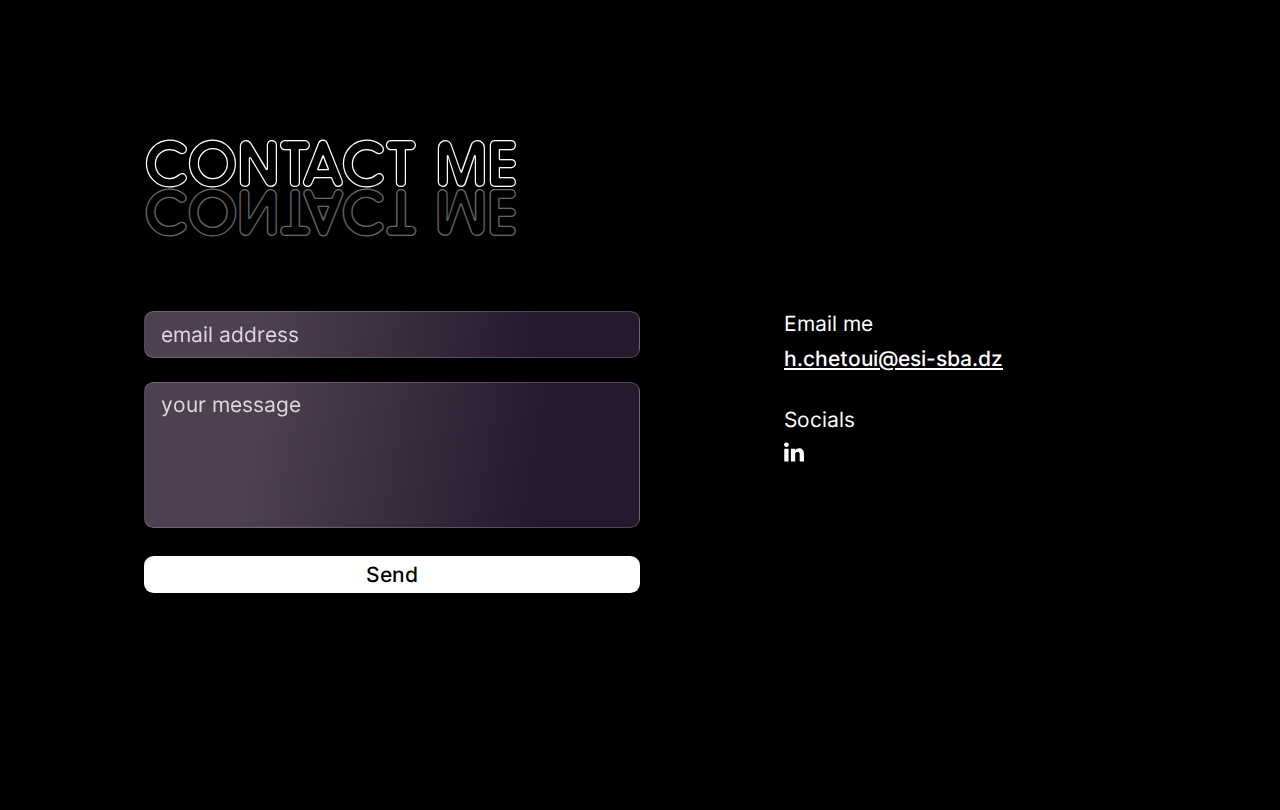
==== commit e95aa43c: "Update from https://github.com/ManderO9/website-source/commit/66ad88d8592d8838b1e861138dd07254f249c7" ====
--- a/index.html
+++ b/index.html
@@ -5,17 +5,10 @@
     <!-- <base href="https://mandero9.github.io/website-source/"> -->
     <meta charset="utf-8">
     <meta name="viewport" content="width=device-width, initial-scale=1">
-    <title>Strive for happiness</title>
-
+    <title>CHETOUI Hossem</title>
     <link href="Assets/Css/style.css" rel="stylesheet" type="text/css" />
-    <link href="Assets/Css/about.css" rel="stylesheet" type="text/css" />
-    <link href="Assets/Css/stars.css" rel="stylesheet" type="text/css" />
-
-    <script type="text/javascript" src="Assets/Js/base.js"></script>
-    <script type="text/javascript" src="Assets/Js/animateUpAndFadeIn.js"></script>
-    <script type="text/javascript" src="Assets/Js/stars.js"></script>
-    <script type="text/javascript" src="Assets/Js/navbar.js"></script>
-
+    <script defer src="./Assets/Js/base.js"></script>
+    <script defer src="./Assets/Js/main.js"></script>
 </head>
 
 <!-- Google tag (gtag.js) -->
@@ -29,97 +22,311 @@
 </script>
 
 <header class="top-menu">
-    <div id="menu-icon">
-        <span>
-            <span></span>
-            <span></span>
-            <span></span>
-        </span>
-    </div>
     <ul>
-        <li><a href="./">Home</a></li>
-        <li><a href="./about">About</a></li>
-        <li><a href="./work">Work</a></li>
-        <li><a href="./contact">Contact</a></li>
+        <!-- LinkedIn icon -->
         <li>
-            <a href="https://github.com/ManderO9/" target="_blank">
-                <svg width="25px" height="25px" viewBox="0 0 64 64" version="1.1" xmlns="http://www.w3.org/2000/svg"
-                    xmlns:xlink="http://www.w3.org/1999/xlink" xml:space="preserve">
-                    <path id="github"
-                        d="M32.029,8.345c-13.27,0 -24.029,10.759 -24.029,24.033c0,10.617 6.885,19.624 16.435,22.803c1.202,0.22 1.64,-0.522 1.64,-1.16c0,-0.569 -0.02,-2.081 -0.032,-4.086c-6.685,1.452 -8.095,-3.222 -8.095,-3.222c-1.093,-2.775 -2.669,-3.514 -2.669,-3.514c-2.182,-1.492 0.165,-1.462 0.165,-1.462c2.412,0.171 3.681,2.477 3.681,2.477c2.144,3.672 5.625,2.611 6.994,1.997c0.219,-1.553 0.838,-2.612 1.526,-3.213c-5.336,-0.606 -10.947,-2.669 -10.947,-11.877c0,-2.623 0.937,-4.769 2.474,-6.449c-0.247,-0.608 -1.072,-3.051 0.235,-6.36c0,0 2.018,-0.646 6.609,2.464c1.917,-0.533 3.973,-0.8 6.016,-0.809c2.041,0.009 4.097,0.276 6.017,0.809c4.588,-3.11 6.602,-2.464 6.602,-2.464c1.311,3.309 0.486,5.752 0.239,6.36c1.54,1.68 2.471,3.826 2.471,6.449c0,9.232 -5.62,11.263 -10.974,11.858c0.864,0.742 1.632,2.208 1.632,4.451c0,3.212 -0.029,5.804 -0.029,6.591c0,0.644 0.432,1.392 1.652,1.157c9.542,-3.185 16.421,-12.186 16.421,-22.8c0,-13.274 -10.76,-24.033 -24.034,-24.033"
-                        style="fill:#f0f7f4;" />
-                </svg>
-            </a>
-
-            <a href="https://www.linkedin.com/in/hossem-chetoui-674b75226" target="_blank">
-                <svg fill="#f0f7f4" width="25px" height="25px" version="1.1" id="Layer_1"
-                    xmlns="http://www.w3.org/2000/svg" xmlns:xlink="http://www.w3.org/1999/xlink"
-                    viewBox="-271 283.9 256 235.1" xml:space="preserve">
-                    <g>
-                        <rect x="-264.4" y="359.3" width="49.9" height="159.7" />
-                        <path
-                            d="M-240.5,283.9c-18.4,0-30.5,11.9-30.5,27.7c0,15.5,11.7,27.7,29.8,27.7h0.4c18.8,0,30.5-12.3,30.4-27.7 C-210.8,295.8-222.1,283.9-240.5,283.9z" />
-                        <path
-                            d="M-78.2,357.8c-28.6,0-46.5,15.6-49.8,26.6v-25.1h-56.1c0.7,13.3,0,159.7,0,159.7h56.1v-86.3c0-4.9-0.2-9.7,1.2-13.1 c3.8-9.6,12.1-19.6,27-19.6c19.5,0,28.3,14.8,28.3,36.4V519h56.6v-88.8C-14.9,380.8-42.7,357.8-78.2,357.8z" />
+            <a href="https://www.linkedin.com/in/hossem-chetoui" target="_blank">
+                <svg fill="#ffffff" version="1.1" xmlns="http://www.w3.org/2000/svg"
+                    xmlns:xlink="http://www.w3.org/1999/xlink" width="20px" height="20px" viewBox="0 0 512 512"
+                    xml:space="preserve">
+                    <g id="7935ec95c421cee6d86eb22ecd125aef">
+                        <path style="display: inline; fill-rule: evenodd; clip-rule: evenodd;"
+                            d="M116.504,500.219V170.654H6.975v329.564H116.504
+                                L116.504,500.219z M61.751,125.674c38.183,0,61.968-25.328,61.968-56.953c-0.722-32.328-23.785-56.941-61.252-56.941
+                                C24.994,11.781,0.5,36.394,0.5,68.722c0,31.625,23.772,56.953,60.53,56.953H61.751L61.751,125.674z M177.124,500.219
+                                c0,0,1.437-298.643,0-329.564H286.67v47.794h-0.727c14.404-22.49,40.354-55.533,99.44-55.533
+                                c72.085,0,126.116,47.103,126.116,148.333v188.971H401.971V323.912c0-44.301-15.848-74.531-55.497-74.531
+                                c-30.254,0-48.284,20.38-56.202,40.08c-2.897,7.012-3.602,16.861-3.602,26.711v184.047H177.124L177.124,500.219z">
+                        </path>
                     </g>
                 </svg>
             </a>
         </li>
+
+        <li><a href="./#contact-section" id="contact-link">Contact</a></li>
+        <li><a href="./">Home</a></li>
     </ul>
 </header>
 
 <body>
 <div class="home-page">
 
-    <div class="tree">
-        <!-- Leafs -->
-
-        <div class="leaf-top">
-            <span class="over-leaf"></span>
-            <span>
-                <svg version="1.1" id="_x32_" xmlns="http://www.w3.org/2000/svg"
-                    xmlns:xlink="http://www.w3.org/1999/xlink" viewBox="0 0 512 512" xml:space="preserve">
-                    <g>
-                        <path class="st0"
-                            d="M214.2,319.991L214.2,319.991L214.2,319.991C197.34,301.585,232.293,180.319,27.075,97.569 c-33.75,6.125-71.688,176.672,127.719,228.844c59.609,29.797,50.219,79.469,50.219,107.078h38.344 c0,0-15.688-87.578,54.375-119.672c47.672-21.828,179.328-28.828,214.265-225.547C445.387,49.757,208.825,124.835,214.2,319.991z M165.84,286.804c-4.063,2.813-9.641,1.797-12.453-2.266c-19.516-28.266-73.484-93.484-97.344-117.281 c-3.5-3.484-3.5-9.156,0-12.641c3.484-3.5,9.156-3.5,12.641,0c25.344,25.391,78.688,89.859,99.422,119.734 C170.918,278.413,169.903,283.991,165.84,286.804z M415.965,141.663c-65.25,41.234-118.578,109.844-142.625,147.109 c-2.672,4.141-8.219,5.328-12.359,2.656c-4.141-2.688-5.328-8.219-2.641-12.375c25.141-38.766,79.141-108.766,148.047-152.5 c4.172-2.656,9.688-1.406,12.344,2.766C421.372,133.491,420.137,139.007,415.965,141.663z" />
-                    </g>
-                </svg>
-            </span>
-        </div>
-
-    </div>
-
-
-    <div class="center first-page-content">
-        <h1 class="animate-words-up">Hey am <strong>hossem</strong></h1>
-        <h1 class="animate-words-up">And i make software</h1>
-    </div>
-
-    <div class="fade-in-group center">
-        <h1>What can i do ?</h1>
-        <p>Am a software engineer that has studied at <a target="_blank" class="big-link"
-                href="https://www.esi-sba.dz">ESI-SBA</a>, I can build
-            different types of apps.
-            I can make websites like this one, mobile or desktop apps.
+    <div class="first-page">
+        <video src="./Assets/Videos/background.mp4" autoplay loop muted></video>
+        <div class="video-dimmer"></div>
+        <div class="fade-out"></div>
+        <p class="animate-text"><strong class="animate-line-left-bottom">&nbsp;&nbsp;&nbsp;</strong>
+            <span class="offset-left-bottom">H</span><span class="offset-left-bottom">e</span><span class="offset-top">y</span><b></b>
+            <span>&nbsp;</span><span>!</span>
+            <b></b><span>&nbsp;</span><span class="offset-bottom">A</span><span class="offset-right">m</span><b></b>
+            <span>&nbsp;</span><strong class="animate-line-left-top">&nbsp;&nbsp;&nbsp;</strong><b></b><span class="offset-left-top">H</span><span class="offset-right">o</span><b></b><span class="offset-bottom">s</span><span class="offset-bottom">s</span><span class="offset-top">e</span><strong class="animate-line-right-bottom">&nbsp;&nbsp;&nbsp;</strong><span class="offset-right">m</span><strong class="animate-line-right-bottom">&nbsp;&nbsp;&nbsp;</strong><span>,</span><b></b>
+            <span>&nbsp;</span><strong class="animate-line-left-bottom">&nbsp;&nbsp;&nbsp;</strong><span class="offset-left">A</span><span class="offset-bottom">m</span><b></b>
+            <span>&nbsp;</span><span class="offset-right">a</span><b></b>
+            <br>
+            <strong class="animate-line-left-top">&nbsp;&nbsp;&nbsp;</strong><strong class="animate-line-left-bottom">&nbsp;&nbsp;&nbsp;</strong><b></b><span class="offset-left">P</span><span class="offset-top">r</span><span class="offset-top">o</span><b></b><span class="offset-bottom">f</span><span class="offset-top">e</span><span class="offset-top">s</span><strong class="animate-line-left-bottom">&nbsp;&nbsp;&nbsp;</strong><span class="offset-bottom">s</span><b></b><span class="offset-right">i</span><span class="offset-bottom">o</span><span class="offset-bottom">n</span><b></b><span class="offset-right">a</span><span class="offset-right">l</span><strong class="animate-line-right-top">&nbsp;&nbsp;&nbsp;</strong>
+            <span>&nbsp;</span><span class="offset-left">S</span><span class="offset-bottom">o</span><b></b><span class="offset-bottom">f</span><strong class="animate-line-left-bottom">&nbsp;&nbsp;&nbsp;</strong><span class="offset-left-bottom">t</span><b></b><span class="offset-bottom">w</span><span class="offset-right">a</span><span class="offset-right">r</span><span class="offset-right">e</span><b></b>
+            <span>&nbsp;</span><strong class="animate-line-left-bottom">&nbsp;&nbsp;&nbsp;</strong><span class="offset-left-bottom">D</span><span class="offset-left-bottom">e</span><b></b><span class="offset-bottom">v</span><span class="offset-top">e</span><b></b><span class="offset-top">l</span><span class="offset-top">o</span><b></b><span class="offset-bottom">p</span><span class="offset-right">e</span><strong class="animate-line-right-top">&nbsp;&nbsp;&nbsp;</strong><span class="offset-right">r</span><b></b>
         </p>
     </div>
 
-    <div class="fade-in-group center">
-        <h1>What am I good at ?</h1>
-        <p>Building Web Apps (frontend, backend), Mobile Apps, Desktop, etc. You can learn more by reading my <a
-                target="_blank" class="big-link" href="https://bit.ly/449AFbv">CV</a>
-        </p>
+
+    <div class="second-page">
+        <code>
+            <div class="code-line"><span data-color="blue">&lt;</span><span data-color="purple">head</span><span data-color="blue">&gt;</span></div>
+            <div class="code-line">&nbsp;&nbsp;&nbsp;&nbsp;<span data-color="blue">&lt;</span><span data-color="purple">title</span><span data-color="blue">&gt;</span><span data-color="white" class="shine">Hossem</span><span data-color="blue">&lt;/</span><span data-color="purple">title</span><span data-color="blue">&gt;</span></div>
+            <div class="code-line"><span data-color="blue">&lt;/</span><span data-color="purple">head</span><span data-color="blue">&gt;</span></div>
+            <div class="code-line">&nbsp;</div>
+
+            <div class="code-line"><span data-color="blue">&lt;</span><span data-color="purple">body</span><span data-color="blue">&gt;</span></div>
+            <div class="code-line">&nbsp;&nbsp;&nbsp;&nbsp;<span data-color="blue">&lt;</span><span data-color="purple">work</span><span data-color="blue">&gt;</span><span data-color="white">Build <span class="shine">Software</span></span><span data-color="blue">&lt;/</span><span data-color="purple">work</span><span data-color="blue">&gt;</span></div>
+            <div class="code-line">&nbsp;&nbsp;&nbsp;&nbsp;<span data-color="blue">&lt;</span><span data-color="purple">steps</span><span data-color="blue">&gt;</span><span data-color="white"><span class="shine">Design</span> &gt; <span class="shine">Develop</span> &gt; <span class="shine">Test</span> &gt; <span class="shine">Publish</span>&nbsp;</span><span data-color="blue">&lt;/</span><span data-color="purple">steps</span><span data-color="blue">&gt;</span></div>
+            <div class="code-line">&nbsp;&nbsp;&nbsp;&nbsp;<span data-color="blue">&lt;</span><span data-color="purple">experience</span><span data-color="blue">&gt;</span><span data-color="white" id="experience-years"><script>var a = document.getElementById("experience-years"); a.textContent = ((new Date()).getFullYear()- 2020) +"+ years"</script></span><span data-color="blue">&lt;/</span><span data-color="purple">experience</span><span data-color="blue">&gt;</span></div>
+            
+            <div class="code-line">&nbsp;</div>
+            <div class="code-line">&nbsp;&nbsp;&nbsp;&nbsp;<span data-color="blue">&lt;</span><span data-color="purple">script</span><span data-color="blue">&gt;</span><span data-color="white"></span></div>
+            <div class="code-line">&nbsp;&nbsp;&nbsp;&nbsp;&nbsp;&nbsp;&nbsp;&nbsp;<span data-color="green">// Frameworks, Languages and Tools am familiar with</span></div>
+            <div class="code-line">&nbsp;&nbsp;&nbsp;&nbsp;&nbsp;&nbsp;&nbsp;&nbsp;<span data-color="dark-blue">var</span>&nbsp;<span data-color="white"><span class="shine">Frameworks</span> =</span>&nbsp;<span data-color="yellow">[</span>&nbsp;<span data-color="white"><span class="shine">.NET</span>, Node, Asp .NET Core, Flutter, <a href="https://bit.ly/449AFbv">...</a></span>&nbsp;<span data-color="yellow">]</span></div>
+            <div class="code-line">&nbsp;&nbsp;&nbsp;&nbsp;&nbsp;&nbsp;&nbsp;&nbsp;<span data-color="dark-blue">var</span>&nbsp;<span data-color="white"><span class="shine">Languages</span> =</span>&nbsp;<span data-color="yellow">[</span>&nbsp;<span data-color="white">C#, JavaScript, CSS, HTML, SQL, <a href="https://bit.ly/449AFbv">...</a></span>&nbsp;<span data-color="yellow">]</span></div>
+            <div class="code-line">&nbsp;&nbsp;&nbsp;&nbsp;&nbsp;&nbsp;&nbsp;&nbsp;<span data-color="dark-blue">var</span>&nbsp;<span data-color="white"><span class="shine">Tools</span> =</span>&nbsp;<span data-color="yellow">[</span>&nbsp;<span data-color="white">Git, Figma, <span class="shine">Docker</span>, <a href="https://bit.ly/449AFbv">...</a></span>&nbsp;<span data-color="yellow">]</span></div>
+
+            <div class="code-line">&nbsp;&nbsp;&nbsp;&nbsp;<span data-color="blue">&lt;/</span><span data-color="purple">script</span><span data-color="blue">&gt;</span></div>
+            <div class="code-line"><span data-color="blue">&lt;/</span><span data-color="purple">body</span><span data-color="blue">&gt;</span></div>
+        </code>
     </div>
 
-    <div class="fade-in-group center">
-        <h2>want a service ?</h2>
+    
+    <div class="third-page">
+        <div class="fade-out"></div>
+        <div class="services">
+            <p>What Services Can I Provide:</p>
+            <div class="rect">
+                <div class="title">Create Websites</div>
+                <div class="description">Create high quality websites, that will allow you to achieve your core objectives.</div>
+                <div class="button-container">
+
+                    <button>
+                        <span>Know More </span>
+                        <svg xmlns="http://www.w3.org/2000/svg" width="20" height="24" viewBox="0 0 24 29" fill="none">
+                            <g clip-path="url(#clip0_16_52)">
+                          <path d="M16.3242 5.29873L22.7249 13.1L22.7784 13.1611C22.9926 13.4221 23.1172 13.7664 23.1357 14.1732L23.1347 14.3099C23.1191 14.6321 23.0189 14.94 22.8215 15.2158L22.7468 15.3106L16.3242 23.1401C15.8492 23.7191 15.0812 23.7191 14.6062 23.1401C14.1284 22.5577 14.1284 21.6107 14.6062 21.0283L19.0409 15.6218L1.21734 15.6224C0.546164 15.6224 0 14.9566 0 14.1322C0 13.3079 0.54617 12.6421 1.21734 12.6421L18.8978 12.6416L14.6062 7.41052C14.1284 6.82809 14.1284 5.88116 14.6062 5.29873C15.0812 4.71976 15.8492 4.71976 16.3242 5.29873Z" fill="#1C1C1F"/>
+                        </g>
+                        <defs>
+                          <clipPath id="clip0_16_52">
+                            <rect width="23.1357" height="28.4389" fill="white"/>
+                          </clipPath>
+                        </defs>
+                      </svg>
+                    </button>
+                </div>
+            </div>
+
+            <div class="rect">
+                <div class="title">Mobile Apps</div>
+                <div class="description">Make mobile applications that meets your needs with exceptional user experience.</div>
+                <div class="button-container">
+                    <button>
+                        <span>Know More </span>
+                        <svg xmlns="http://www.w3.org/2000/svg" width="20" height="24" viewBox="0 0 24 29" fill="none">
+                            <g clip-path="url(#clip0_16_52)">
+                          <path d="M16.3242 5.29873L22.7249 13.1L22.7784 13.1611C22.9926 13.4221 23.1172 13.7664 23.1357 14.1732L23.1347 14.3099C23.1191 14.6321 23.0189 14.94 22.8215 15.2158L22.7468 15.3106L16.3242 23.1401C15.8492 23.7191 15.0812 23.7191 14.6062 23.1401C14.1284 22.5577 14.1284 21.6107 14.6062 21.0283L19.0409 15.6218L1.21734 15.6224C0.546164 15.6224 0 14.9566 0 14.1322C0 13.3079 0.54617 12.6421 1.21734 12.6421L18.8978 12.6416L14.6062 7.41052C14.1284 6.82809 14.1284 5.88116 14.6062 5.29873C15.0812 4.71976 15.8492 4.71976 16.3242 5.29873Z" fill="#1C1C1F"/>
+                        </g>
+                        <defs>
+                          <clipPath id="clip0_16_52">
+                            <rect width="23.1357" height="28.4389" fill="white"/>
+                          </clipPath>
+                        </defs>
+                      </svg>
+                    </button>
+                </div>
+            </div>
+
+            <div class="rect">
+                <div class="title">Training And Education</div>
+                <div class="description">You will learn everything you need to know to start building software and make money right now.</div>
+                <div class="button-container">
+                    <button>
+                        <span>Know More </span>
+                        <svg xmlns="http://www.w3.org/2000/svg" width="20" height="24" viewBox="0 0 24 29" fill="none">
+                            <g clip-path="url(#clip0_16_52)">
+                          <path d="M16.3242 5.29873L22.7249 13.1L22.7784 13.1611C22.9926 13.4221 23.1172 13.7664 23.1357 14.1732L23.1347 14.3099C23.1191 14.6321 23.0189 14.94 22.8215 15.2158L22.7468 15.3106L16.3242 23.1401C15.8492 23.7191 15.0812 23.7191 14.6062 23.1401C14.1284 22.5577 14.1284 21.6107 14.6062 21.0283L19.0409 15.6218L1.21734 15.6224C0.546164 15.6224 0 14.9566 0 14.1322C0 13.3079 0.54617 12.6421 1.21734 12.6421L18.8978 12.6416L14.6062 7.41052C14.1284 6.82809 14.1284 5.88116 14.6062 5.29873C15.0812 4.71976 15.8492 4.71976 16.3242 5.29873Z" fill="#1C1C1F"/>
+                        </g>
+                        <defs>
+                          <clipPath id="clip0_16_52">
+                            <rect width="23.1357" height="28.4389" fill="white"/>
+                          </clipPath>
+                        </defs>
+                      </svg>
+                    </button>
+                </div>
+            </div>
+
+            <div class="rect">
+                <div class="title">Desktop Apps</div>
+                <div class="description">Get robust, high performance apps that will make you save time and money by automating your tasks and solving your business problems.</div>
+                <div class="button-container">
+                    <button>
+                        <span>Know More </span>
+                        <svg xmlns="http://www.w3.org/2000/svg" width="20" height="24" viewBox="0 0 24 29" fill="none">
+                            <g clip-path="url(#clip0_16_52)">
+                          <path d="M16.3242 5.29873L22.7249 13.1L22.7784 13.1611C22.9926 13.4221 23.1172 13.7664 23.1357 14.1732L23.1347 14.3099C23.1191 14.6321 23.0189 14.94 22.8215 15.2158L22.7468 15.3106L16.3242 23.1401C15.8492 23.7191 15.0812 23.7191 14.6062 23.1401C14.1284 22.5577 14.1284 21.6107 14.6062 21.0283L19.0409 15.6218L1.21734 15.6224C0.546164 15.6224 0 14.9566 0 14.1322C0 13.3079 0.54617 12.6421 1.21734 12.6421L18.8978 12.6416L14.6062 7.41052C14.1284 6.82809 14.1284 5.88116 14.6062 5.29873C15.0812 4.71976 15.8492 4.71976 16.3242 5.29873Z" fill="#1C1C1F"/>
+                        </g>
+                        <defs>
+                          <clipPath id="clip0_16_52">
+                            <rect width="23.1357" height="28.4389" fill="white"/>
+                          </clipPath>
+                        </defs>
+                      </svg>
+                    </button>
+                </div>
+            </div>
+        </div>
+        <img src="./Assets/Images/img-clouds.png">
     </div>
-
-    <div class="fade-in-group center">
-        <button onclick="(()=>{window.location.assign('./contact');})()" class="simple-button">Contact me</button>
+    
+    <div class="fourth-page" id="contact-section">
+        <div>
+            <div class="title"><span>CONTACT ME</span><span>CONTACT ME</span></div>
+            <form method="POST" class="contact-form">
+                <input name="email" type="email" placeholder="email address" required maxlength="1000">
+                <textarea name="content" placeholder="your message" rows="5" required maxlength="10000"></textarea>
+                <button type="submit">Send</button>
+            </form>
+            <div class="details">
+                <div>Email me</div>
+                <div><a href="mailTo:h.chetoui@esi-sba.dz">h.chetoui@esi-sba.dz</a></div>
+                <div>Socials</div>
+                <div>
+                    <a href="https://www.linkedin.com/in/hossem-chetoui" target="_blank">
+                        <svg fill="#ffffff" version="1.1" xmlns="http://www.w3.org/2000/svg"
+                            xmlns:xlink="http://www.w3.org/1999/xlink" width="20px" height="20px" viewBox="0 0 512 512"
+                            xml:space="preserve">
+                            <g id="7935ec95c421cee6d86eb22ecd125aef">
+                                <path style="display: inline; fill-rule: evenodd; clip-rule: evenodd;"
+                                    d="M116.504,500.219V170.654H6.975v329.564H116.504
+                                        L116.504,500.219z M61.751,125.674c38.183,0,61.968-25.328,61.968-56.953c-0.722-32.328-23.785-56.941-61.252-56.941
+                                        C24.994,11.781,0.5,36.394,0.5,68.722c0,31.625,23.772,56.953,60.53,56.953H61.751L61.751,125.674z M177.124,500.219
+                                        c0,0,1.437-298.643,0-329.564H286.67v47.794h-0.727c14.404-22.49,40.354-55.533,99.44-55.533
+                                        c72.085,0,126.116,47.103,126.116,148.333v188.971H401.971V323.912c0-44.301-15.848-74.531-55.497-74.531
+                                        c-30.254,0-48.284,20.38-56.202,40.08c-2.897,7.012-3.602,16.861-3.602,26.711v184.047H177.124L177.124,500.219z">
+                                </path>
+                            </g>
+                        </svg>
+                    </a>
+                </div>
+            </div>
+        </div>
+        
+
+                
+        <script>
+          // Server url
+          const host = "https://websitebackend.somee.com";
+          
+          // Url to create a message
+          const url = host + "/api/messages/create";
+
+          // A flag indicating if we are already sending a request
+          var sending = false;
+
+          const sendButton = document.querySelector("form>button");
+          
+          // Displays an error to the user
+          function DisplayError(error) {
+              // Set error in container
+              sendButton.textContent = error;
+              sendButton.style.backgroundColor="red";
+          }
+
+          // Gets run when we submit the contact form
+          async function SubmitFunction(e) {
+              // Prevent default behavior of submit
+              e.preventDefault();
+
+              // If we are already sending a request
+              if (sending)
+                  // Don't do anything
+                  return;
+
+              // Set sending flag to true
+              sending = true;
+
+              // Set the send button to busy
+              sendButton.textContent = "Sending...";
+              sendButton.style.backgroundColor = "white";
+
+              // Try send the request
+              try {
+                  // Create the request body
+                  var body = JSON.stringify({
+                      email: document.querySelector('input[name="email"]').value,
+                      name: "anonymous",
+                      content: document.querySelector('textarea[name="content"]').value
+                  });
+
+                  // Send the request and get the response
+                  var response = await fetch(url, {
+                      method: "POST", body: body, headers: {
+                          "Content-Type": "application/json"
+                      }
+                  });
+
+                  // If the request succeeded
+                  if (response.status == 200) {
+                      sendButton.textContent = "Successfully sent the message";
+                      sendButton.style.backgroundColor = "limegreen";
+                          
+                      // Clear all fields
+                      document.querySelector('input[name="email"]').value = "";
+                      document.querySelector('textarea[name="content"]').value = "";
+                  }
+                  // Otherwise, if it failed
+                  else {
+                      // Get the error from the body
+                      var error = await response.text();
+
+                      // If we have a too many requests response
+                      if (response.status == 429)
+                          // Set error message to indicate it
+                          error = "You have sent way too many messages";
+
+
+                      // If we have a service unavailable response
+                      if (response.status == 503)
+                          // Set error message to indicate it
+                          error = "Server is not currently available";
+
+
+                      // If we have an error message
+                      if (error)
+                          // Set the error text to it
+                          DisplayError("\"" + error + "\"");
+                      // Otherwise...
+                      else
+                          // Set it to a generic error message
+                          DisplayError("\"Unknown error\"");
+                  }
+              }
+              // If there was an erorr
+              catch {
+                  DisplayError("Couldn't contact the server, unknown error")
+              }
+              
+              // Set sending flag to false
+              sending = false;
+
+          }
+
+          // Get the contact form
+          var form = document.querySelector("form");
+
+          // Handle submit event ourselves
+          form.addEventListener("submit", SubmitFunction);
+        </script>
     </div>
+
     <script>
-        fetch("https://www.ping.somee.com/ping?source=1");
+        // TODO: uncomment this
+        // fetch("https://www.ping.somee.com/ping?source=1");
     </script>
 </div>
     </body>
--- a/Assets/Css/style.css
+++ b/Assets/Css/style.css
@@ -1 +1,14 @@
-*{margin:0;padding:0;box-sizing:border-box}html{background-color:#00060e;font-family:sans-serif;color:#f0f7f4}body{padding-bottom:1px}h1{font-size:57.6px;color:#f0f7f4;padding:24px}h2{font-size:32px;color:#f0f7f4;padding:16px}p{color:#f0f7f4;font-size:32px;padding:0px;margin:0px}strong{color:#0ffdba}.center{text-align:center;align-content:center}.fade-in-group{margin:216px}.fade-in-group>*{transition:opacity 400ms ease-in, transform 500ms ease-in;transform:translateY(30%);opacity:0}.fade-in-group.appear>*{transform:translateY(0);opacity:1}a{color:#30C5FF;font-size:16px;font-weight:bolder;text-decoration:none;transition:all 300ms ease-in}a:hover{color:#0ffdba;text-shadow:0px 0px 2px #0ffdba}.simple-button{background-color:#30C5FF;padding:24px 36px;color:#f0f7f4;font-size:20.8px;border:none;border-radius:16px;transition:all 300ms ease-out;text-shadow:0px 0px 5px #00060e}.simple-button:hover{box-shadow:0px 0px 3px 0px #0ffdba;background-color:#0ffdba;text-shadow:2px 2px 8px #00060e;cursor:pointer}.top-menu{padding-left:36px;position:fixed;top:0;width:100%;background-color:rgba(0,6,14,0.9);z-index:1;transition:all 100ms ease-in}.top-menu>ul{transform:translateY(-3%);transition:all 100ms ease-out;padding:16px;display:flex;flex-direction:row;list-style:none}.top-menu>ul>li{text-decoration:none}.top-menu>ul>li>a{margin:36px;padding:24px}.top-menu>ul>li>a>svg{transform-origin:0.5 0.5}.top-menu>ul>li>a>svg:hover{cursor:pointer;transform:scale(1.1)}.top-menu>ul>li:last-child>a:nth-child(2)>svg{padding:4px}.top-menu>ul>li:last-child{text-align:right;margin-left:auto;transform-origin:0.5 0.5;animation-duration:500ms;animation-delay:200ms;animation-fill-mode:forwards;opacity:0}.top-menu>ul>li:last-child>a{margin:0;padding:0}.top-menu>ul>li:last-child>a:nth-child(2){margin:0px 24px}.fade-in-group>*:nth-child(1){transition-delay:0s}.fade-in-group>*:nth-child(2){transition-delay:0.2s}.fade-in-group>*:nth-child(3){transition-delay:0.4s}.fade-in-group>*:nth-child(4){transition-delay:0.6s}.fade-in-group>*:nth-child(5){transition-delay:0.8s}.fade-in-group>*:nth-child(6){transition-delay:1s}.fade-in-group>*:nth-child(7){transition-delay:1.2s}.fade-in-group>*:nth-child(8){transition-delay:1.4s}.fade-in-group>*:nth-child(9){transition-delay:1.6s}.fade-in-group>*:nth-child(10){transition-delay:1.8s}.fade-in-group>*:nth-child(11){transition-delay:2s}.fade-in-group>*:nth-child(12){transition-delay:2.2s}.fade-in-group>*:nth-child(13){transition-delay:2.4s}.fade-in-group>*:nth-child(14){transition-delay:2.6s}.fade-in-group>*:nth-child(15){transition-delay:2.8s}.fade-in-group>*:nth-child(16){transition-delay:3s}.fade-in-group>*:nth-child(17){transition-delay:3.2s}.fade-in-group>*:nth-child(18){transition-delay:3.4s}.fade-in-group>*:nth-child(19){transition-delay:3.6s}.fade-in-group>*:nth-child(20){transition-delay:3.8s}.fade-in-group>*:nth-child(21){transition-delay:4s}.first-page-content{margin-top:144px}.animate-words-up>*{transition:opacity 400ms ease-in, transform 500ms ease-in, background-color 300ms ease-in;transform:translateY(120%);opacity:0;display:inline-block}.animate-words-up.appear>*{transform:translateY(0);opacity:1}.tree>div{width:48px;position:absolute;fill:#30C5FF;transition:500ms ease-in-out}.tree>div.leaf-right{transform:translate(-50%, 50%) scale(0)}.tree>div.leaf-left{transform:translate(50%, 50%) scale(0)}.tree>div.leaf-top{transform:translate(0%, 50%) scale(0)}.tree>div>.over-leaf{margin-left:4px;margin-right:4px}.tree>div>span:nth-child(2){position:relative;display:inline-block;width:100%;height:50%}.tree>div.leaf-right>span:nth-child(2){transform-origin:0% 100%}.tree>div.leaf-left>span:nth-child(2){transform-origin:100% 100%}.tree>div.leaf-right>span:nth-child(2):hover,.tree>div.leaf-right>span:nth-child(1):hover+span,.tree>div.leaf-left>span:nth-child(2):hover,.tree>div.leaf-left>span:nth-child(1):hover+span{animation:shake 1s}.tree>div.leaf-top>span:nth-child(2):hover,.tree>div.leaf-top>span:nth-child(1):hover+span{animation:shake-top 1s}.tree>.trunk{background-color:#30C5FF;width:3px;left:36px;top:96px;position:absolute;padding:0;margin-top:14px}.tree>div>.over-leaf{width:22px;height:40px;display:inline-block;position:relative;z-index:1;transform:translateY(29px)}.tree>div:nth-child(1){left:16.8px;top:20px}.tree>div:nth-child(1)>.over-leaf{width:85%;margin-bottom:-3px}.particle{background-color:#30C5FF;display:inline-block;position:absolute;margin-top:100%;opacity:0%;border-radius:100%;animation-name:animate-particle;animation-duration:2s;animation-direction:normal}@keyframes animate-particle{0%{opacity:0%;margin-top:100%}50%{opacity:100%}100%{opacity:0%;margin-top:0%}}@keyframes shake{0%{transform:rotate(4deg)}20%{transform:rotate(-3deg)}40%{transform:rotate(4deg)}60%{transform:rotate(-2deg)}80%{transform:rotate(1deg)}90%{transform:rotate(1deg)}100%{transform:rotate(0deg)}}@keyframes shake-top{0%{transform:rotate(2deg)}20%{transform:rotate(-2deg)}40%{transform:rotate(1deg)}60%{transform:rotate(-1deg)}80%{transform:rotate(1deg)}100%{transform:rotate(0deg)}}@keyframes pop-up{0%{transform:scale(0);opacity:0}70%{transform:scale(1.2)}100%{transform:scale(1);opacity:1}}.big-link{font-size:inherit;font-weight:inherit}.contact-page{margin-top:64px;padding-top:24px;display:flex;flex-direction:row}.contact-page>.text{display:inline-block;max-width:50vw;margin-left:72px;padding-top:144px}.contact-page>.text>p{text-align:center;padding:0;margin-top:24px}.contact-page>.form{margin-right:36px;display:inline-block;max-width:50vw}.contact-page>.form>form{margin-left:72px;padding-top:24px}.contact-page>.form>form>label{display:inline-block;padding-bottom:9.6px}.contact-page>.form>form>input,.contact-page>.form>form>textarea{display:inline-block;width:100%}.contact-page>.form>form>input,.contact-page>.form>form>label,.contact-page>.form>form>textarea{font-size:20.8px;background-color:#00060e;color:#f0f7f4}.contact-page>.form>form>input,.contact-page>.form>form>textarea{resize:none;border:2px solid #30C5FF;border-radius:9.6px;padding:9.6px;margin-bottom:36px}.contact-page>.form>form>input:hover,.contact-page>.form>form>input:focus,.contact-page>.form>form>textarea:hover,.contact-page>.form>form>textarea:focus{outline:none;box-shadow:0px 0px 4px 2px #30C5FF}.contact-page>.form>form>.button-container{text-align:right}.contact-page>.form>form>.button-container>button{padding:9.6px 24px}.contact-page>div:nth-child(3),.contact-page>div:nth-child(4){position:fixed;top:0px;left:0px;height:100vh;width:100vw;text-align:center;background-color:rgba(0,6,14,0.7);z-index:2;opacity:0;pointer-events:none}.contact-page>div:nth-child(3)>p,.contact-page>div:nth-child(4)>p{margin-top:35vh;display:inline-block;padding:36px}.contact-page>div:nth-child(3)>p>button,.contact-page>div:nth-child(4)>p>button{padding:9.6px 24px;margin-top:24px}.contact-page>div:nth-child(3)>p{color:#0ffdba}@media screen and (max-width: 500px){.contact-page{display:inline-block}.contact-page>.text{width:100%;max-width:100%;padding:24px;margin:0}.contact-page>.form{max-width:100%;width:100%;padding:24px;margin-right:0;padding-bottom:72px}.contact-page>.form>form{margin:0}.contact-page>.form>form>label,.contact-page>.form>form>input,.contact-page>.form>form>textarea{font-size:16px}}.about-page{padding-bottom:144px}.about-page>*:last-child{margin-top:360px}.work-page{display:inline-block}.work-page>div:nth-child(1)>*{margin-bottom:72px}.work-page>ul{margin-top:0;list-style:none;font-size:24px}.work-page>ul>*{padding-bottom:24px}@media screen and (min-width: 500px){#menu-icon{display:none}}#menu-icon{text-align:right;padding-right:16px}#menu-icon>span{pointer-events:all;display:inline-block}#menu-icon>span>span{display:block;width:24px;height:3px;background-color:#f0f7f4;margin-top:5px;transition:all 100ms ease-in}#menu-icon>span>span:nth-child(1){transform-origin:0}#menu-icon>span>span:nth-child(3){transform-origin:1px}@media screen and (max-width: 500px){.work-page>div:nth-child(1){margin-top:144px;margin-bottom:0}.work-page>ul{font-size:16px}.work-page>ul>*{padding-bottom:16px}.about-page{padding-bottom:72px}.about-page>*:last-child{margin-top:216px}.home-page{padding-top:72px}h1{font-size:20.8px}h2{font-size:16px}p{font-size:16px}a{font-size:12.30769px}.fade-in-group{margin-left:36px;margin-right:36px}.fade-in-group>*{text-shadow:1px 2px 5px #00060e}.top-menu{padding-left:24px;padding-right:24px;padding-top:36px;background-color:#00060e;height:100vh;pointer-events:none;background-color:transparent}.top-menu>ul{opacity:0;flex-direction:column}.top-menu>ul>li{padding-bottom:9.6px;margin-top:36px;border-bottom:1px solid rgba(48,197,255,0.4)}.top-menu>ul>li>a{padding:0;margin:0}.top-menu>ul>li:last-child{margin-right:auto;margin-left:auto;border-bottom:none}.top-menu>ul>li:last-child>a:nth-child(2){margin:0px}.tree,.tree *{display:none}.simple-button{padding:9.6px 16px;font-size:12.30769px;border-radius:9.6px}}
+@font-face{font-family:'inter';src:url("../Fonts/Inter/Inter-Thin.ttf") format("truetype");font-weight:100}@font-face{font-family:'inter';src:url("../Fonts/Inter/Inter-ExtraLight.ttf") format("truetype");font-weight:200}@font-face{font-family:'inter';src:url("../Fonts/Inter/Inter-Light.ttf") format("truetype");font-weight:300}@font-face{font-family:'inter';src:url("../Fonts/Inter/Inter-Regular.ttf") format("truetype");font-weight:400}@font-face{font-family:'inter';src:url("../Fonts/Inter/Inter-Medium.ttf") format("truetype");font-weight:500}@font-face{font-family:'inter';src:url("../Fonts/Inter/Inter-SemiBold.ttf") format("truetype");font-weight:600}@font-face{font-family:'inter';src:url("../Fonts/Inter/Inter-Bold.ttf") format("truetype");font-weight:700}@font-face{font-family:'inter';src:url("../Fonts/Inter/Inter-ExtraBold.ttf") format("truetype");font-weight:800}@font-face{font-family:'inter';src:url("../Fonts/Inter/Inter-Black.ttf") format("truetype");font-weight:900}@font-face{font-family:'Consolas';src:url("../Fonts/Consolas/Consolas-Regular.ttf") format("truetype");font-weight:400}@font-face{font-family:'HirukoProOutline';src:url("../Fonts/HirukoPro/HirukoProOutline-Regular.ttf") format("truetype");font-weight:400}@font-face{font-family:'Hiruko Pro';src:url("../Fonts/HirukoPro/HirukoPro-Book.ttf") format("truetype");font-weight:normal}@font-face{font-family:'Hiruko Pro';src:url("../Fonts/HirukoPro/HirukoPro-Black.ttf") format("truetype");font-weight:900}@font-face{font-family:'Hiruko Pro';src:url("../Fonts/HirukoPro/HirukoPro-Bold.ttf") format("truetype");font-weight:bold}@font-face{font-family:'Hiruko Pro';src:url("../Fonts/HirukoPro/HirukoPro-Light.ttf") format("truetype");font-weight:300}*{margin:0;padding:0;box-sizing:border-box;font-family:"inter", sans-serif}html{background-color:#000;color:#fff;scroll-behavior:smooth}body{width:100vw;overflow-x:hidden}a{text-decoration:underline;color:#fff;font-weight:500}.top-menu{position:fixed;top:0;width:100%;background-color:rgba(0,0,0,0.7);z-index:10}.top-menu>ul{display:flex;flex-flow:row-reverse;padding:16px;margin-right:24px;list-style:none}.top-menu>ul>li>a{padding:0 0 0 24px}.top-menu>ul>li>a>svg{transform-origin:0.5 0.5}.top-menu>ul>li>a>svg:hover{cursor:pointer;transform:scale(1.1)}.first-page{position:relative;height:100vh}.first-page>p{margin-top:144px;margin-left:144px;font-size:48px;font-weight:400;z-index:6;position:absolute}.first-page>p>span{font-family:"Hiruko Pro"}.first-page>video{height:100vh;width:100vw;object-fit:cover;position:absolute;z-index:1;filter:saturate(110%)}.first-page>.video-dimmer{position:absolute;z-index:2;height:100vh;width:100vw;background:rgba(27,16,35,0.425);mix-blend-mode:plus-darker;box-shadow:inset 0px 0px 160px 60px rgba(0,0,0,0.95)}.first-page>.fade-out{position:absolute;z-index:3;bottom:0;height:72px;width:100%;background:linear-gradient(0deg, rgba(0,0,0,0.94) .91%, transparent 99.09%)}.first-page .animate-text>span{transition:all 200ms ease-in-out;opacity:0;display:inline-block}.first-page .animate-text>.offset-left{transform:translateX(-16px)}.first-page .animate-text>.offset-left-bottom{transform:translate(-16px, 9.6px)}.first-page .animate-text>.offset-left-top{transform:translate(-16px, -9.6px)}.first-page .animate-text>.offset-right{transform:translateX(16px)}.first-page .animate-text>.offset-top{transform:translateY(-16px)}.first-page .animate-text>.offset-bottom{transform:translateY(16px)}.first-page .animate-text .show{transform:translate(0, 0);opacity:1}.first-page .animate-text>strong{position:absolute;animation-fill-mode:forwards;opacity:0%;animation-duration:400ms}.first-page .animate-text>strong.animate-line-left-bottom{border-bottom:2px solid #fff;transform:translateX(-36px);animation-name:line-animation-left}.first-page .animate-text>strong.animate-line-left-top{border-top:2px solid #fff;transform:translateX(-36px);animation-name:line-animation-left}.first-page .animate-text>strong.animate-line-right-bottom{border-bottom:2px solid #fff;transform:translateX(36px);animation-name:line-animation-right}.first-page .animate-text>strong.animate-line-right-top{border-top:2px solid #fff;transform:translateX(36px);animation-name:line-animation-right}.first-page .animate-text>strong:nth-of-type(1){animation-delay:600ms}.first-page .animate-text>strong:nth-of-type(2){animation-delay:1000ms}.first-page .animate-text>strong:nth-of-type(3){animation-delay:1300ms}.first-page .animate-text>strong:nth-of-type(4){animation-delay:1100ms}.first-page .animate-text>strong:nth-of-type(5){animation-delay:1350ms}.first-page .animate-text>strong:nth-of-type(6){animation-delay:1600ms}.first-page .animate-text>strong:nth-of-type(7){animation-delay:1600ms}.first-page .animate-text>strong:nth-of-type(8){animation-delay:1800ms}.first-page .animate-text>strong:nth-of-type(9){animation-delay:2000ms}.first-page .animate-text>strong:nth-of-type(10){animation-delay:2100ms}.first-page .animate-text>strong:nth-of-type(11){animation-delay:2400ms}.first-page .animate-text>strong:nth-of-type(12){animation-delay:2600ms}.first-page .animate-text>b{background-color:#fff;width:2px;height:2px;position:absolute;opacity:0%;transform-origin:center;animation-name:animate-particle;animation-duration:400ms;animation-timing-function:ease-in;animation-fill-mode:forwards}.first-page .animate-text>b:nth-of-type(1){animation-delay:700ms;top:0;left:4px}.first-page .animate-text>b:nth-of-type(2){animation-delay:800ms;top:calc(50%)}.first-page .animate-text>b:nth-of-type(3){animation-delay:900ms}.first-page .animate-text>b:nth-of-type(4){animation-delay:1100ms;top:calc(50%)}.first-page .animate-text>b:nth-of-type(5){animation-delay:1300ms}.first-page .animate-text>b:nth-of-type(6){animation-delay:1400ms;top:calc(50%)}.first-page .animate-text>b:nth-of-type(7){animation-delay:1550ms;top:calc(50%)}.first-page .animate-text>b:nth-of-type(8){animation-delay:1600ms}.first-page .animate-text>b:nth-of-type(9){animation-delay:1700ms;bottom:0}.first-page .animate-text>b:nth-of-type(10){animation-delay:1750ms}.first-page .animate-text>b:nth-of-type(11){animation-delay:1800ms;bottom:0}.first-page .animate-text>b:nth-of-type(12){animation-delay:2000ms}.first-page .animate-text>b:nth-of-type(13){animation-delay:2100ms}.first-page .animate-text>b:nth-of-type(14){animation-delay:2200ms;bottom:0}.first-page .animate-text>b:nth-of-type(15){animation-delay:2300ms}.first-page .animate-text>b:nth-of-type(16){animation-delay:2350ms}.first-page .animate-text>b:nth-of-type(17){animation-delay:2500ms;bottom:0}.first-page .animate-text>b:nth-of-type(18){animation-delay:2550ms}.first-page .animate-text>b:nth-of-type(19){animation-delay:2600ms;bottom:0}.first-page .animate-text>b:nth-of-type(20){animation-delay:2650ms}@keyframes animate-particle{0%{opacity:0%}50%{opacity:60%}100%{transform:scale(4);opacity:0%}}@keyframes line-animation-left{0%{opacity:0%}50%{opacity:100%}100%{opacity:0%;transform:translateX(36px)}}@keyframes line-animation-right{0%{opacity:0%}50%{opacity:100%}100%{opacity:0%;transform:translateX(-36px)}}.second-page{z-index:5;padding-top:144px;padding-bottom:192px;background:linear-gradient(180deg, #000 0%, #0B0010 61.63%, #000 100%);display:flex;justify-content:center}.second-page *{font-family:"consolas";font-weight:400;font-size:20.8px}.second-page>code>.code-line{transition:opacity 400ms ease-in, transform 500ms ease-in;transform:translateY(200%);opacity:0}.second-page>code>.code-line.appear{transform:translateY(0);opacity:1}.second-page>code>.code-line:nth-child(1){transition-delay:100ms}.second-page>code>.code-line:nth-child(2){transition-delay:200ms}.second-page>code>.code-line:nth-child(3){transition-delay:300ms}.second-page>code>.code-line:nth-child(4){transition-delay:400ms}.second-page>code>.code-line:nth-child(5){transition-delay:500ms}.second-page>code>.code-line:nth-child(6){transition-delay:600ms}.second-page>code>.code-line:nth-child(7){transition-delay:700ms}.second-page>code>.code-line:nth-child(8){transition-delay:800ms}.second-page>code>.code-line:nth-child(9){transition-delay:900ms}.second-page>code>.code-line:nth-child(10){transition-delay:1000ms}.second-page>code>.code-line:nth-child(11){transition-delay:1100ms}.second-page>code>.code-line:nth-child(12){transition-delay:1200ms}.second-page>code>.code-line:nth-child(13){transition-delay:1300ms}.second-page>code>.code-line:nth-child(14){transition-delay:1400ms}.second-page>code>.code-line:nth-child(15){transition-delay:1500ms}.second-page>code>.code-line:nth-child(16){transition-delay:1600ms}.second-page>code>.code-line:nth-child(17){transition-delay:1700ms}.second-page>code>.code-line:nth-child(18){transition-delay:1800ms}.second-page>code>.code-line:nth-child(19){transition-delay:1900ms}.second-page>code>.code-line>span[data-color="purple"]{color:#AE27DE}.second-page>code>.code-line>span[data-color="blue"]{color:#2CB2FE}.second-page>code>.code-line>span[data-color="dark-blue"]{color:#007CC2}.second-page>code>.code-line>span[data-color="white"]{color:#ffffff}.second-page>code>.code-line>span[data-color="green"]{color:#238539}.second-page>code>.code-line>span[data-color="yellow"]{color:#E5D32C}.second-page .shine{background-color:#fff;background-image:linear-gradient(-75deg, transparent 0, transparent 5%, rgba(143,143,143,0.74) 5%, rgba(143,143,143,0.74) 10%, transparent 10%, transparent 100%);background-size:200% 100%;-webkit-text-fill-color:transparent;-webkit-background-clip:text;background-clip:text;animation-duration:800ms}.second-page .shine.run{animation-name:shine-animation}@keyframes shine-animation{0%{background-position:0% 0}100%{background-position:-120% 0}}.third-page{margin-bottom:130vh;position:relative;overflow-y:hidden;height:calc(100vw * 2160 / 1440)}.third-page>img{width:100%;position:absolute;z-index:1}.third-page>.fade-out{position:absolute;z-index:2;top:0;height:144px;width:100%;background:linear-gradient(180deg, rgba(0,0,0,0.94) .91%, transparent 99.09%)}.third-page>.services{top:0px;position:absolute;z-index:3;margin-top:144px;margin-left:144px;margin-right:144px;display:grid;grid-template-areas:"title title"+ "rect1 rect2"+ "rect3 rect4";grid-template-columns:1fr 1fr;gap:72px}.third-page>.services>p{grid-area:title;font-weight:600;font-size:38px}.third-page>.services>.rect{border-radius:16px;padding:36px;display:flex;flex-direction:column;justify-content:space-between;border:1px solid rgba(255,255,255,0.2);background:linear-gradient(100deg, rgba(227,188,234,0.34) 22.3%, rgba(126,83,153,0.3) 79.87%);backdrop-filter:blur(4.5px)}.third-page>.services>.rect>.title{font-size:32px;font-weight:500}.third-page>.services>.rect>.description{font-size:20.8px;margin-top:16px;margin-bottom:36px}.third-page>.services>.rect>.button-container{display:flex;flex-direction:row;justify-content:end}.third-page>.services>.rect>.button-container>button{border-radius:9.6px;background:#fff;color:#000;border:1px solid #000;box-shadow:1px 1px 8px 0px rgba(61,57,58,0.76);font-size:16px;font-weight:500;padding:6px 16px;display:flex;flex-direction:row;align-items:center;cursor:pointer}.third-page>.services>.rect>.button-container>button:hover{box-shadow:1px 1px 8px 2px rgba(61,57,58,0.76)}.third-page>.services>.rect>.button-container>button>svg{margin-left:16px}.third-page>.services>.rect:nth-of-type(1){grid-area:rect1}.third-page>.services>.rect:nth-of-type(2){grid-area:rect2}.third-page>.services>.rect:nth-of-type(3){grid-area:rect3}.third-page>.services>.rect:nth-of-type(4){grid-area:rect4}.fourth-page{z-index:-2;bottom:0;display:flex;flex-direction:column;justify-content:center;min-height:100vh}.fourth-page>div{padding-left:144px;padding-right:144px;display:grid;grid-template-areas:"title title"+ "contact-form details";grid-template-columns:1fr 1fr}.fourth-page>div .title{grid-area:title;position:relative;font-size:62px;font-weight:400;margin-bottom:108px}.fourth-page>div .title>span{font-family:"HirukoProOutline"}.fourth-page>div .title>span:nth-of-type(1){animation:animate 5s linear infinite;z-index:3}.fourth-page>div .title>span:nth-of-type(2){position:absolute;left:0;transform:scale(1, -1);z-index:2;top:46px;opacity:40%;animation:animate 5s linear infinite}@keyframes animate{0%,18%,20%,50.1%,60%,65.1%,80%,90.1%,92%{color:#240030;text-shadow:none}18.1%,20.1%,30%,50%,60.1%,65%,80.1%,90%,92.1%,100%{color:#c871ff;text-shadow:2px 2px 20.2px #c871ff,+ 2px 2px 40px #c871ff,+ 2px 2px 80px #c871ff,+ 2px 2px 160px #c871ff}}.fourth-page>div .contact-form{grid-area:contact-form}.fourth-page>div .contact-form>input,.fourth-page>div .contact-form>textarea{font-size:20.8px;display:inline-block;border-radius:9.6px;color:#fff;outline:none;resize:none;width:100%;max-width:504px;margin-bottom:24px;padding:9.6px 16px;border:1px solid rgba(255,255,255,0.2);background:linear-gradient(100deg, rgba(227,188,234,0.34) 22.3%, rgba(126,83,153,0.3) 79.87%);backdrop-filter:blur(4.5px)}.fourth-page>div .contact-form>input::placeholder,.fourth-page>div .contact-form>textarea::placeholder{color:white;opacity:0.8}.fourth-page>div .contact-form>button{width:100%;max-width:504px;border:none;font-size:20.8px;font-weight:500;border-radius:9.6px;background:#fff;color:#000;padding:6px 16px;cursor:pointer}.fourth-page>div .details{grid-area:details;margin-left:144px}.fourth-page>div .details>div{font-size:20.8px}.fourth-page>div .details>div:nth-of-type(1),.fourth-page>div .details>div:nth-of-type(3){margin-bottom:9.6px}.fourth-page>div .details>div:nth-of-type(2){margin-bottom:36px}.fourth-page>div .details>div:nth-of-type(4)>a{text-decoration:none}.fourth-page>div .details>div:nth-of-type(4)>a:nth-of-type(2){margin-left:16px}.fourth-page>div .details>div:nth-of-type(4)>a>svg{transform-origin:0.5 0.5}.fourth-page>div .details>div:nth-of-type(4)>a>svg:hover{transform:scale(1.1)}@media screen and (max-width: 1100px){.third-page{height:calc(1.2 * 100vw * 2160 / 1440)}.third-page>img{height:calc(1.2 * 100vw * 2160 / 1440);object-fit:cover}}@media screen and (max-width: 950px){.first-page>p{margin-left:72px;top:10vh;font-size:32px;font-weight:400}.first-page>p>span{font-family:"Hiruko Pro"}.second-page *{font-size:16px}.third-page{height:calc(2 * 100vw * 2160 / 1440)}.third-page>img{height:calc(2 * 100vw * 2160 / 1440)}.third-page>.services{margin-top:144px;margin-left:144px;margin-right:144px;display:grid;grid-template-areas:"title"+ "rect1"+ "rect2"+ "rect3"+ "rect4";grid-template-columns:1fr;gap:72px}.third-page>.services>p{grid-area:title;font-weight:600;font-size:32px}.third-page>.services>.rect{padding:24px}.third-page>.services>.rect>.title{font-size:20.8px;font-weight:500}.third-page>.services>.rect>.description{font-size:16px;margin-top:9.6px;margin-bottom:16px}.third-page>.services>.rect>.button-container>button{font-size:16px;font-weight:500;padding:6px 16px}.fourth-page>div{padding-left:72px;padding-right:72px;display:grid;grid-template-areas:"title title"+ "contact-form details";grid-template-columns:1fr 1fr}.fourth-page>div .title{position:relative;margin-bottom:108px}.fourth-page>div .title>span:nth-of-type(2){top:46px}.fourth-page>div .contact-form>input,.fourth-page>div .contact-form>textarea{font-size:20.8px;display:inline-block;border-radius:9.6px;width:100%;max-width:504px;margin-bottom:24px;padding:9.6px 16px}.fourth-page>div .contact-form>button{width:100%;max-width:504px;font-size:20.8px;font-weight:500;border-radius:9.6px;padding:6px 16px}.fourth-page>div .details{grid-area:details;margin-left:144px}.fourth-page>div .details>div{font-size:20.8px}.fourth-page>div .details>div:nth-of-type(1),.fourth-page>div .details>div:nth-of-type(3){margin-bottom:9.6px}.fourth-page>div .details>div:nth-of-type(2){margin-bottom:36px}.fourth-page>div .details>div:nth-of-type(4)>a{text-decoration:none}.fourth-page>div .details>div:nth-of-type(4)>a:nth-of-type(2){margin-left:16px}.fourth-page>div .details>div:nth-of-type(4)>a>svg{transform-origin:0.5 0.5}.fourth-page>div .details>div:nth-of-type(4)>a>svg:hover{transform:scale(1.1)}}@media screen and (max-width: 750px){.fourth-page>div{display:grid;grid-template-areas:"title"+ "contact-form"+ "details";grid-template-columns:1fr}.fourth-page>div .title{position:relative;font-size:36px;font-weight:400;margin-bottom:72px}.fourth-page>div .title>span:nth-of-type(2){top:28px}.fourth-page>div .contact-form>input,.fourth-page>div .contact-form>textarea{font-size:16px;border-radius:6px;width:100%;max-width:432px;margin-bottom:24px;padding:6px 9.6px}.fourth-page>div .contact-form>button{width:100%;max-width:432px;font-size:16px;font-weight:500;border-radius:9.6px;padding:6px 16px}.fourth-page>div .details{margin-left:0;margin-top:36px}.fourth-page>div .details>div{font-size:16px}.fourth-page>div .details>div:nth-of-type(1),.fourth-page>div .details>div:nth-of-type(3){margin-bottom:9.6px}.fourth-page>div .details>div:nth-of-type(2){margin-bottom:24px}.fourth-page>div .details>div:nth-of-type(4)>a{text-decoration:none}.fourth-page>div .details>div:nth-of-type(4)>a:nth-of-type(2){margin-left:16px}.fourth-page>div .details>div:nth-of-type(4)>a>svg{width:16px;height:16px;transform-origin:0.5 0.5}.fourth-page>div .details>div:nth-of-type(4)>a>svg:hover{transform:scale(1.1)}.third-page{margin-bottom:100vh}.top-menu>ul>li>a{padding:0 0 0 24px;font-size:14px}.top-menu>ul>li>a>svg{width:14px;height:14px;margin-bottom:-2px}}@media screen and (max-width: 600px){.first-page>p{margin-left:36px;top:20vh;font-size:20.8px;font-weight:400}.first-page>p>span{font-family:"Hiruko Pro"}.second-page *{font-size:12.30769px}.third-page{height:calc(3.2 * 100vw * 2160 / 1440)}.third-page>img{height:calc(3.2 * 100vw * 2160 / 1440)}.third-page>.services{margin-top:144px;margin-left:72px;margin-right:72px;gap:72px}.third-page>.services>p{grid-area:title;font-weight:600;font-size:20.8px}.third-page>.services>.rect{padding:16px;border-radius:9.6px}.third-page>.services>.rect>.title{font-size:16px;font-weight:500}.third-page>.services>.rect>.description{font-size:16px;margin-top:9.6px;margin-bottom:16px}.third-page>.services>.rect>.button-container>button{font-size:12.30769px;font-weight:500;padding:3px 9.6px;border-radius:6px}.fourth-page>div{padding-left:24px;padding-right:24px}}@media screen and (max-width: 500px){.second-page *{font-size:10px}.third-page{height:calc(3.3 * 100vw * 2160 / 1440)}.third-page>img{height:calc(3.3 * 100vw * 2160 / 1440)}.third-page>.services{margin-top:144px;margin-left:36px;margin-right:36px;gap:72px}.third-page>.services>p{grid-area:title;font-weight:600;font-size:20.8px}.third-page>.services>.rect{padding:16px;border-radius:9.6px}.third-page>.services>.rect>.title{font-size:16px;font-weight:500}.third-page>.services>.rect>.description{font-size:16px;margin-top:9.6px;margin-bottom:16px}.third-page>.services>.rect>.button-container>button{font-size:12.30769px;font-weight:500;padding:3px 9.6px;border-radius:6px}}
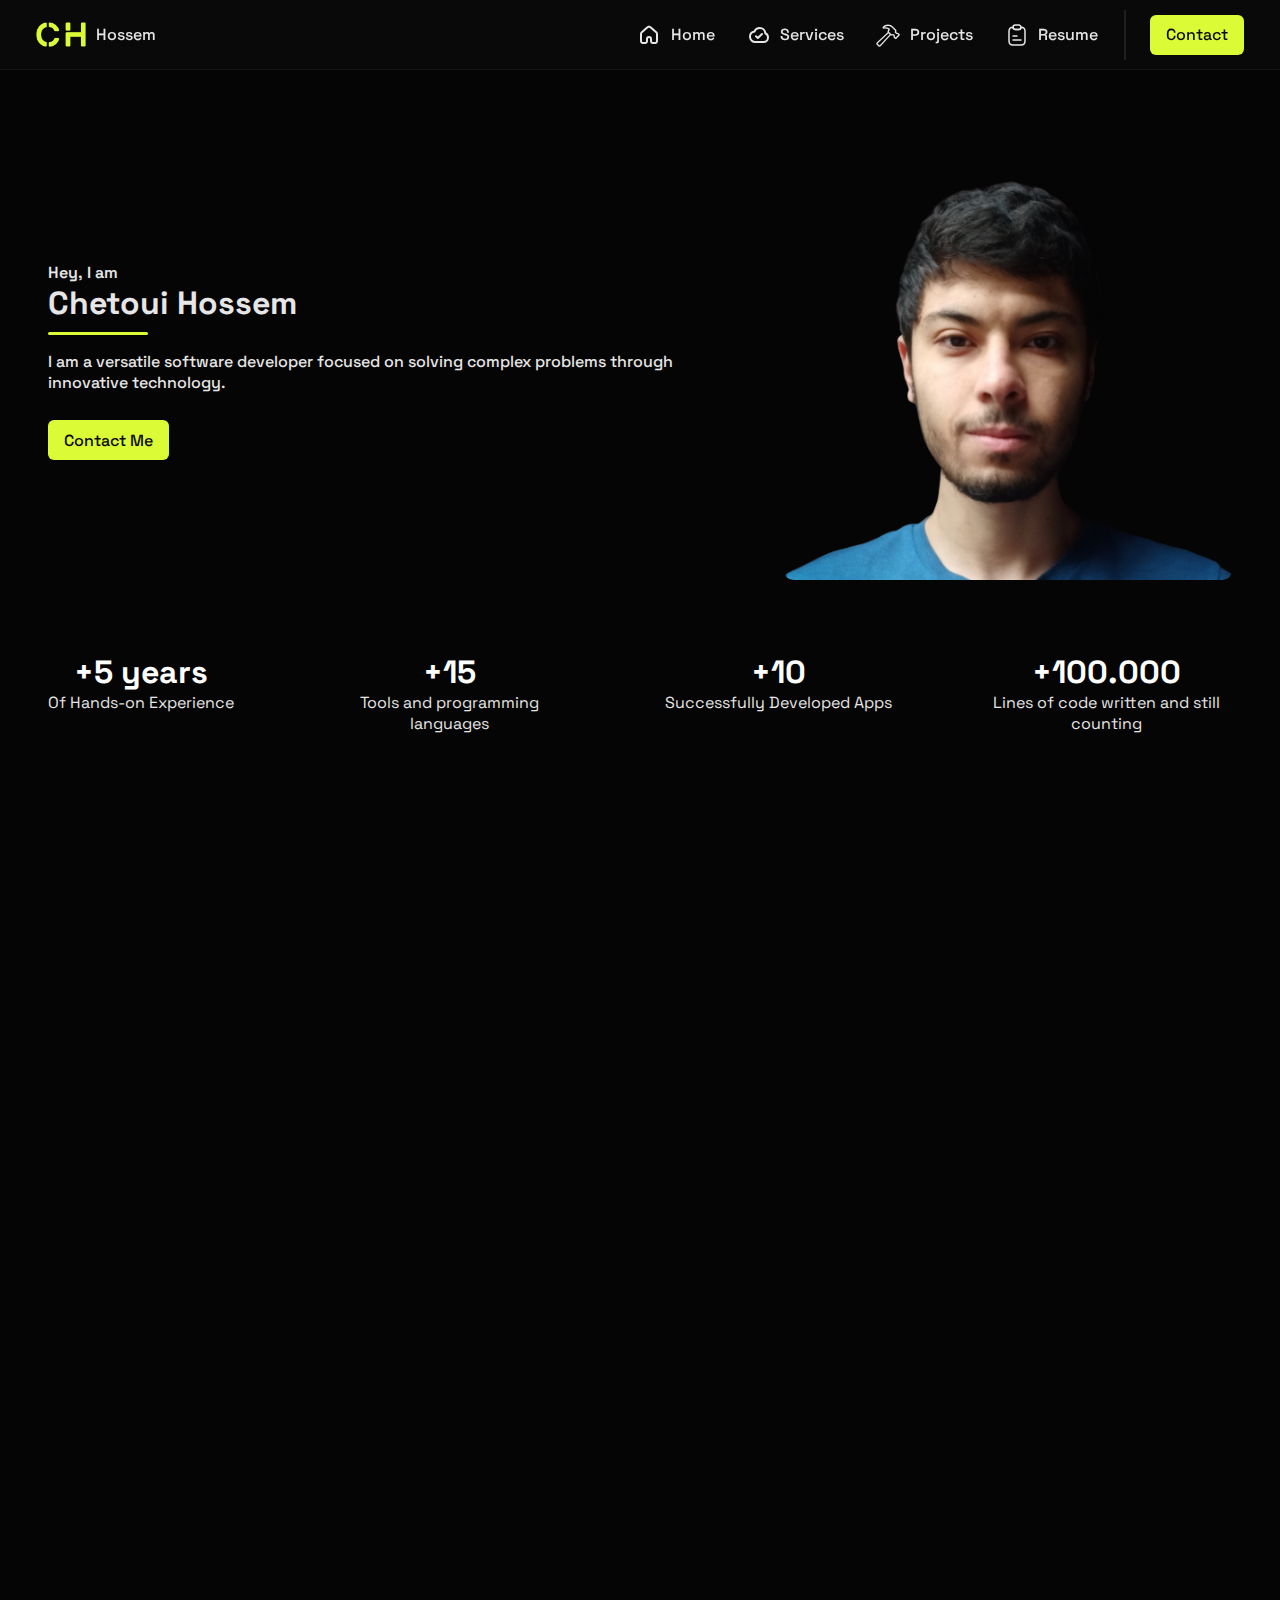
==== commit c008c808: "Update from https://github.com/ManderO9/website-source/commit/56401b1d48298dc4f1e381fcb7fc927f874f06" ====
--- a/index.html
+++ b/index.html
@@ -2,333 +2,338 @@
 <html lang="en">
 
 <head>
-    <!-- <base href="https://mandero9.github.io/website-source/"> -->
-    <meta charset="utf-8">
-    <meta name="viewport" content="width=device-width, initial-scale=1">
-    <title>CHETOUI Hossem</title>
-    <link href="Assets/Css/style.css" rel="stylesheet" type="text/css" />
-    <script defer src="./Assets/Js/base.js"></script>
-    <script defer src="./Assets/Js/main.js"></script>
+
+  <!-- Google tag (gtag.js) -->
+  <script async src="https://www.googletagmanager.com/gtag/js?id=G-MK3YCJ0RJT"></script>
+  <script>
+    window.dataLayer = window.dataLayer || [];
+    function gtag() { dataLayer.push(arguments); }
+    gtag('js', new Date());
+
+    gtag('config', 'G-MK3YCJ0RJT');
+  </script>
+
+  <meta charset="utf-8">
+  <meta name="viewport" content="width=device-width, initial-scale=1">
+  <title>Hossem</title>
+  <link href="Assets/Css/style.css" rel="stylesheet" type="text/css" />
+  <script defer src="./Assets/Js/main.js"></script>
 </head>
 
-<!-- Google tag (gtag.js) -->
-<script async src="https://www.googletagmanager.com/gtag/js?id=G-MK3YCJ0RJT"></script>
-<script>
-  window.dataLayer = window.dataLayer || [];
-  function gtag(){dataLayer.push(arguments);}
-  gtag('js', new Date());
-
-  gtag('config', 'G-MK3YCJ0RJT');
-</script>
-
-<header class="top-menu">
-    <ul>
-        <!-- LinkedIn icon -->
-        <li>
-            <a href="https://www.linkedin.com/in/hossem-chetoui" target="_blank">
-                <svg fill="#ffffff" version="1.1" xmlns="http://www.w3.org/2000/svg"
-                    xmlns:xlink="http://www.w3.org/1999/xlink" width="20px" height="20px" viewBox="0 0 512 512"
-                    xml:space="preserve">
-                    <g id="7935ec95c421cee6d86eb22ecd125aef">
-                        <path style="display: inline; fill-rule: evenodd; clip-rule: evenodd;"
-                            d="M116.504,500.219V170.654H6.975v329.564H116.504
-                                L116.504,500.219z M61.751,125.674c38.183,0,61.968-25.328,61.968-56.953c-0.722-32.328-23.785-56.941-61.252-56.941
-                                C24.994,11.781,0.5,36.394,0.5,68.722c0,31.625,23.772,56.953,60.53,56.953H61.751L61.751,125.674z M177.124,500.219
-                                c0,0,1.437-298.643,0-329.564H286.67v47.794h-0.727c14.404-22.49,40.354-55.533,99.44-55.533
-                                c72.085,0,126.116,47.103,126.116,148.333v188.971H401.971V323.912c0-44.301-15.848-74.531-55.497-74.531
-                                c-30.254,0-48.284,20.38-56.202,40.08c-2.897,7.012-3.602,16.861-3.602,26.711v184.047H177.124L177.124,500.219z">
-                        </path>
-                    </g>
-                </svg>
-            </a>
-        </li>
-
-        <li><a href="./#contact-section" id="contact-link">Contact</a></li>
-        <li><a href="./">Home</a></li>
-    </ul>
-</header>
 
 <body>
-<div class="home-page">
-
-    <div class="first-page">
-        <video src="./Assets/Videos/background.mp4" autoplay loop muted></video>
-        <div class="video-dimmer"></div>
-        <div class="fade-out"></div>
-        <p class="animate-text"><strong class="animate-line-left-bottom">&nbsp;&nbsp;&nbsp;</strong>
-            <span class="offset-left-bottom">H</span><span class="offset-left-bottom">e</span><span class="offset-top">y</span><b></b>
-            <span>&nbsp;</span><span>!</span>
-            <b></b><span>&nbsp;</span><span class="offset-bottom">A</span><span class="offset-right">m</span><b></b>
-            <span>&nbsp;</span><strong class="animate-line-left-top">&nbsp;&nbsp;&nbsp;</strong><b></b><span class="offset-left-top">H</span><span class="offset-right">o</span><b></b><span class="offset-bottom">s</span><span class="offset-bottom">s</span><span class="offset-top">e</span><strong class="animate-line-right-bottom">&nbsp;&nbsp;&nbsp;</strong><span class="offset-right">m</span><strong class="animate-line-right-bottom">&nbsp;&nbsp;&nbsp;</strong><span>,</span><b></b>
-            <span>&nbsp;</span><strong class="animate-line-left-bottom">&nbsp;&nbsp;&nbsp;</strong><span class="offset-left">A</span><span class="offset-bottom">m</span><b></b>
-            <span>&nbsp;</span><span class="offset-right">a</span><b></b>
-            <br>
-            <strong class="animate-line-left-top">&nbsp;&nbsp;&nbsp;</strong><strong class="animate-line-left-bottom">&nbsp;&nbsp;&nbsp;</strong><b></b><span class="offset-left">P</span><span class="offset-top">r</span><span class="offset-top">o</span><b></b><span class="offset-bottom">f</span><span class="offset-top">e</span><span class="offset-top">s</span><strong class="animate-line-left-bottom">&nbsp;&nbsp;&nbsp;</strong><span class="offset-bottom">s</span><b></b><span class="offset-right">i</span><span class="offset-bottom">o</span><span class="offset-bottom">n</span><b></b><span class="offset-right">a</span><span class="offset-right">l</span><strong class="animate-line-right-top">&nbsp;&nbsp;&nbsp;</strong>
-            <span>&nbsp;</span><span class="offset-left">S</span><span class="offset-bottom">o</span><b></b><span class="offset-bottom">f</span><strong class="animate-line-left-bottom">&nbsp;&nbsp;&nbsp;</strong><span class="offset-left-bottom">t</span><b></b><span class="offset-bottom">w</span><span class="offset-right">a</span><span class="offset-right">r</span><span class="offset-right">e</span><b></b>
-            <span>&nbsp;</span><strong class="animate-line-left-bottom">&nbsp;&nbsp;&nbsp;</strong><span class="offset-left-bottom">D</span><span class="offset-left-bottom">e</span><b></b><span class="offset-bottom">v</span><span class="offset-top">e</span><b></b><span class="offset-top">l</span><span class="offset-top">o</span><b></b><span class="offset-bottom">p</span><span class="offset-right">e</span><strong class="animate-line-right-top">&nbsp;&nbsp;&nbsp;</strong><span class="offset-right">r</span><b></b>
-        </p>
-    </div>
-
-
-    <div class="second-page">
-        <code>
-            <div class="code-line"><span data-color="blue">&lt;</span><span data-color="purple">head</span><span data-color="blue">&gt;</span></div>
-            <div class="code-line">&nbsp;&nbsp;&nbsp;&nbsp;<span data-color="blue">&lt;</span><span data-color="purple">title</span><span data-color="blue">&gt;</span><span data-color="white" class="shine">Hossem</span><span data-color="blue">&lt;/</span><span data-color="purple">title</span><span data-color="blue">&gt;</span></div>
-            <div class="code-line"><span data-color="blue">&lt;/</span><span data-color="purple">head</span><span data-color="blue">&gt;</span></div>
-            <div class="code-line">&nbsp;</div>
-
-            <div class="code-line"><span data-color="blue">&lt;</span><span data-color="purple">body</span><span data-color="blue">&gt;</span></div>
-            <div class="code-line">&nbsp;&nbsp;&nbsp;&nbsp;<span data-color="blue">&lt;</span><span data-color="purple">work</span><span data-color="blue">&gt;</span><span data-color="white">Build <span class="shine">Software</span></span><span data-color="blue">&lt;/</span><span data-color="purple">work</span><span data-color="blue">&gt;</span></div>
-            <div class="code-line">&nbsp;&nbsp;&nbsp;&nbsp;<span data-color="blue">&lt;</span><span data-color="purple">steps</span><span data-color="blue">&gt;</span><span data-color="white"><span class="shine">Design</span> &gt; <span class="shine">Develop</span> &gt; <span class="shine">Test</span> &gt; <span class="shine">Publish</span>&nbsp;</span><span data-color="blue">&lt;/</span><span data-color="purple">steps</span><span data-color="blue">&gt;</span></div>
-            <div class="code-line">&nbsp;&nbsp;&nbsp;&nbsp;<span data-color="blue">&lt;</span><span data-color="purple">experience</span><span data-color="blue">&gt;</span><span data-color="white" id="experience-years"><script>var a = document.getElementById("experience-years"); a.textContent = ((new Date()).getFullYear()- 2020) +"+ years"</script></span><span data-color="blue">&lt;/</span><span data-color="purple">experience</span><span data-color="blue">&gt;</span></div>
-            
-            <div class="code-line">&nbsp;</div>
-            <div class="code-line">&nbsp;&nbsp;&nbsp;&nbsp;<span data-color="blue">&lt;</span><span data-color="purple">script</span><span data-color="blue">&gt;</span><span data-color="white"></span></div>
-            <div class="code-line">&nbsp;&nbsp;&nbsp;&nbsp;&nbsp;&nbsp;&nbsp;&nbsp;<span data-color="green">// Frameworks, Languages and Tools am familiar with</span></div>
-            <div class="code-line">&nbsp;&nbsp;&nbsp;&nbsp;&nbsp;&nbsp;&nbsp;&nbsp;<span data-color="dark-blue">var</span>&nbsp;<span data-color="white"><span class="shine">Frameworks</span> =</span>&nbsp;<span data-color="yellow">[</span>&nbsp;<span data-color="white"><span class="shine">.NET</span>, Node, Asp .NET Core, Flutter, <a href="https://bit.ly/449AFbv">...</a></span>&nbsp;<span data-color="yellow">]</span></div>
-            <div class="code-line">&nbsp;&nbsp;&nbsp;&nbsp;&nbsp;&nbsp;&nbsp;&nbsp;<span data-color="dark-blue">var</span>&nbsp;<span data-color="white"><span class="shine">Languages</span> =</span>&nbsp;<span data-color="yellow">[</span>&nbsp;<span data-color="white">C#, JavaScript, CSS, HTML, SQL, <a href="https://bit.ly/449AFbv">...</a></span>&nbsp;<span data-color="yellow">]</span></div>
-            <div class="code-line">&nbsp;&nbsp;&nbsp;&nbsp;&nbsp;&nbsp;&nbsp;&nbsp;<span data-color="dark-blue">var</span>&nbsp;<span data-color="white"><span class="shine">Tools</span> =</span>&nbsp;<span data-color="yellow">[</span>&nbsp;<span data-color="white">Git, Figma, <span class="shine">Docker</span>, <a href="https://bit.ly/449AFbv">...</a></span>&nbsp;<span data-color="yellow">]</span></div>
-
-            <div class="code-line">&nbsp;&nbsp;&nbsp;&nbsp;<span data-color="blue">&lt;/</span><span data-color="purple">script</span><span data-color="blue">&gt;</span></div>
-            <div class="code-line"><span data-color="blue">&lt;/</span><span data-color="purple">body</span><span data-color="blue">&gt;</span></div>
-        </code>
-    </div>
-
+
+  <nav>
+    <a href="./">
+      <img src="./Assets/Images/logo-ch.png" alt="Logo" /><span>Hossem</span>
+    </a>
+    <img src="./Assets/Images/hamburger-menu.svg" alt="Logo" id="mobile-hamburger-menu" />
+
+    <div class="" id="navbar-links-list">
+      <div>
+        <a href="./#"><img src="./Assets/Images/house.svg" /><span>Home</span></a>
+        <a href="./#services"><img src="./Assets/Images/cloud-check.svg" /><span>Services</span></a>
+        <a href="./#projects"><img src="./Assets/Images/hammer.svg" /><span>Projects</span></a>
+        <!-- <a href="./#testimonials"><img src="./Assets/Images/message-square-heart.svg"/><span>Testimonials</span></a> -->
+        <a href="https://raw.githubusercontent.com/ManderO9/cv/main/cv-en.pdf" target="_blank"><img
+            src="./Assets/Images/file-cv.svg" /><span>Resume</span></a>
+        <span></span>
+        <a class="action-button" href="./#contact">Contact</a>
+      </div>
+    </div>
+
+  </nav>
+
+<!-- TODO: you COULD (or not) add list of experience as a map same as waitlista where you show all the things you did in your life
+with each list item having a title of your post and a short description of what interesting things you did in that job
+then maybe the icon of the company -->
+
+<!-- TODO: fill testimonials (what good things previous employers said to you) -->
+<!-- TODO: delete images that have not been used -->
+
+<div class="spacer-larger"></div>
+
+<div class="hero">
+
+    <div>
+
+        <div>
+            <div class="fade-in">Hey, I am</div>
+            <div class="fade-in">Chetoui Hossem</div>
+            <hr class="fade-in"/>
+            <div class="fade-in">I am a versatile software developer focused on solving complex problems through innovative technology.    </div>
+            <div class="fade-in">
+                <a class="action-button" href="./#contact">Contact Me</a>
+            </div>
+        </div>
+
+        <img  src="./Assets/Images/personal-image.png" alt="personal picture"/>
+    </div>
+    <div>
+        <div class="fade-in"><span>+5 years</span><span>Of Hands-on Experience</span></div>
+        <div class="fade-in"><span>+15</span><span>Tools and programming languages</span></div>
+        <div class="fade-in"><span>+10</span><span>Successfully Developed Apps</span></div>
+        <div class="fade-in"><span>+100.000</span><span>Lines of code written and still counting</span></div>
+    </div>
+</div>
+
+
+<div class="spacer-largest" id="services"></div>
+
+
+<div class="title-section">
+    <div class="fade-in">Discover the full range of my services</div>
+    <p class="fade-in">I provide a wide range of services, that I have spent years perfecting and gaining expert knowledge in.</p>
+</div>
+<div class="spacer-normal"></div>
+<div class="services">
+    <div class="service-card fade-in">
+        <div>
+            <span>
+                <img src="./Assets/Images/cog.svg" />
+            </span>
+            <span>Backend Development</span>
+        </div>
+        <div>I design and build backend systems that are fast, reliable, and easy to maintain.</div>
+        <div>
+            <span>.NET Core</span>
+            <span>Asp .Net Core</span>
+            <span>Web Apis</span>
+            <span>Databases</span>
+            <span>Sql</span>
+            <span>C#</span>
+            <span>MS SQL Server</span>
+            <span>EF Core</span>
+        </div>
+        <div>
+            <button onclick="window.location.href = '#contact'">Contact Me<span class="arrow-button"><img src="./Assets/Images/arrowup.svg" /></span></button>
+        </div>
+    </div>
+    <div class="service-card fade-in">
+        <div>
+            <span>
+                <img src="./Assets/Images/magic-brush.svg" />
+            </span>
+            <span>Frontend Development</span>
+        </div>
+        <div>I transform designs into pixel-perfect, interactive frontend applications.</div>
+        <div>
+            <span>Angular</span>
+            <span>Blazor</span>
+            <span>Javascript</span>
+            <span>Typescript</span>
+            <span>Html</span>
+            <span>Css</span>
+            <span>Sass</span>
+            <span>Bootstrap</span>
+        </div>
+        <div>
+            <button onclick="window.location.href = '#contact'">Contact Me<span class="arrow-button"><img src="./Assets/Images/arrowup.svg" /></span></button>
+        </div>
+    </div>
+    <div class="service-card fade-in">
+        <div>
+            <span>
+                <img src="./Assets/Images/flower.svg" />
+            </span>
+            <span>Native Apps</span>
+        </div>
+        <div>I build high-quality apps for desktop and mobile using various technologies.</div>
+        <div>
+            <span>Flutter</span>
+            <span>Dart</span>
+            <span>Wpf</span>
+            <span>Xaml</span>
+            <span>MVVM</span>            
+            <span>SQLite</span>
+            <span>Java</span>
+            <span>Avalonia</span>            
+            <span>Python</span>            
+        </div>
+        <div>
+            <button onclick="window.location.href = '#contact'">Contact Me<span class="arrow-button"><img src="./Assets/Images/arrowup.svg" /></span></button>
+        </div>
+    </div>
+</div>
+
+<div class="spacer-largest" id="projects"></div>
+
+<div class="title-section">
+    <div class="fade-in">Projects i have worked on before</div>
+    <p class="fade-in">Explore some of the projects that i have worked on before.</p>
+</div>
+<div class="spacer-normal"></div>
+
+<div class="projects">
+    <div class="fade-in" onclick="window.open('https://mandero9.github.io/art/')">
+        <img src="./Assets/Images/Projects/ai-art.jpg" />
+        <div>
+            <div>
+                <div>AI Art</div> 
+                <div>Anime Images Gallery</div>
+            </div>
+            <span class="arrow-button">
+                <img src="./Assets/Images/arrowup.svg" />
+            </span>
+        </div>
+    </div>
+
+    <div class="fade-in" onclick="window.open('https://mandero9.github.io/Recreate/boids')">
+        <img src="./Assets/Images/projects/boids.png" />
+        <div>
+            <div>
+                <div>Boids</div> 
+                <div>Recreational Programming</div>
+            </div>
+            <span class="arrow-button">
+                <img src="./Assets/Images/arrowup.svg" />
+            </span>
+        </div>
+    </div>
+    <div class="fade-in" onclick="window.open('https://swiftdash.tech')">
+        <img src="./Assets/Images/Projects/swift-dash.png" />
+        <div>
+            <div>
+                <div>SwiftDash</div> 
+                <div>Agency Website</div>
+            </div>
+            <span class="arrow-button">
+                <img src="./Assets/Images/arrowup.svg" />
+            </span>
+        </div>
+    </div>
+    <div class="fade-in" onclick="window.open('https://mandero9.github.io/online-retail')">
+        <img src="./Assets/Images/Projects/online-retail.png" />
+        <div>
+            <div>
+                <div>e-shop</div> 
+                <div>Ecommerce Website</div>
+            </div>
+            <span class="arrow-button">
+                <img src="./Assets/Images/arrowup.svg" />
+            </span>
+        </div>
+    </div>
+</div>
+
+<!-- 
+
+<div class="spacer-largest" id="testimonials"></div>
+
+<div class="title-section">
+    <div class="fade-in">What people I worked with say about me</div>
+    <p class="fade-in">See how I have made an impact through the words of those I've worked with.</p>
+</div>
+<div class="spacer-normal"></div>
+
+<div class="testimonials">
+    <div class="fade-in">
+        <div>
+            <img src="./Assets/Images/People/dude.jpg">
+            <div>
+                <div>John Smith</div>
+                <div>CEO of ChicBoutique</div>
+            </div>
+        </div>
+        <div>LandFree has been instrumental in transforming our online presence. Their team's expertise in web development and design resulted in a visually stunning and user-friendly e-commerce platform. Our online sales have skyrocketed, and we couldn't be happier.</div>
+        <div>03 January 2024</div>
+    </div>
+
+    <div class="fade-in">
+        <div>
+            <img src="./Assets/Images/People/dude.jpg">
+            <div>
+                <div>John Smith</div>
+                <div>Founder of Dreams</div>
+            </div>
+        </div>
+        <div>LandFree designed and developed a captivating web portal for showcasing our real estate listings. The platform is visually appealing and easy to navigate, allowing potential buyers to find their dream homes effortlessly. LandFree's expertise in the real estate industry is unmatched.</div>
+        <div>03 January 2024</div>
+    </div>
     
-    <div class="third-page">
-        <div class="fade-out"></div>
-        <div class="services">
-            <p>What Services Can I Provide:</p>
-            <div class="rect">
-                <div class="title">Create Websites</div>
-                <div class="description">Create high quality websites, that will allow you to achieve your core objectives.</div>
-                <div class="button-container">
-
-                    <button>
-                        <span>Know More </span>
-                        <svg xmlns="http://www.w3.org/2000/svg" width="20" height="24" viewBox="0 0 24 29" fill="none">
-                            <g clip-path="url(#clip0_16_52)">
-                          <path d="M16.3242 5.29873L22.7249 13.1L22.7784 13.1611C22.9926 13.4221 23.1172 13.7664 23.1357 14.1732L23.1347 14.3099C23.1191 14.6321 23.0189 14.94 22.8215 15.2158L22.7468 15.3106L16.3242 23.1401C15.8492 23.7191 15.0812 23.7191 14.6062 23.1401C14.1284 22.5577 14.1284 21.6107 14.6062 21.0283L19.0409 15.6218L1.21734 15.6224C0.546164 15.6224 0 14.9566 0 14.1322C0 13.3079 0.54617 12.6421 1.21734 12.6421L18.8978 12.6416L14.6062 7.41052C14.1284 6.82809 14.1284 5.88116 14.6062 5.29873C15.0812 4.71976 15.8492 4.71976 16.3242 5.29873Z" fill="#1C1C1F"/>
-                        </g>
-                        <defs>
-                          <clipPath id="clip0_16_52">
-                            <rect width="23.1357" height="28.4389" fill="white"/>
-                          </clipPath>
-                        </defs>
-                      </svg>
-                    </button>
-                </div>
-            </div>
-
-            <div class="rect">
-                <div class="title">Mobile Apps</div>
-                <div class="description">Make mobile applications that meets your needs with exceptional user experience.</div>
-                <div class="button-container">
-                    <button>
-                        <span>Know More </span>
-                        <svg xmlns="http://www.w3.org/2000/svg" width="20" height="24" viewBox="0 0 24 29" fill="none">
-                            <g clip-path="url(#clip0_16_52)">
-                          <path d="M16.3242 5.29873L22.7249 13.1L22.7784 13.1611C22.9926 13.4221 23.1172 13.7664 23.1357 14.1732L23.1347 14.3099C23.1191 14.6321 23.0189 14.94 22.8215 15.2158L22.7468 15.3106L16.3242 23.1401C15.8492 23.7191 15.0812 23.7191 14.6062 23.1401C14.1284 22.5577 14.1284 21.6107 14.6062 21.0283L19.0409 15.6218L1.21734 15.6224C0.546164 15.6224 0 14.9566 0 14.1322C0 13.3079 0.54617 12.6421 1.21734 12.6421L18.8978 12.6416L14.6062 7.41052C14.1284 6.82809 14.1284 5.88116 14.6062 5.29873C15.0812 4.71976 15.8492 4.71976 16.3242 5.29873Z" fill="#1C1C1F"/>
-                        </g>
-                        <defs>
-                          <clipPath id="clip0_16_52">
-                            <rect width="23.1357" height="28.4389" fill="white"/>
-                          </clipPath>
-                        </defs>
-                      </svg>
-                    </button>
-                </div>
-            </div>
-
-            <div class="rect">
-                <div class="title">Training And Education</div>
-                <div class="description">You will learn everything you need to know to start building software and make money right now.</div>
-                <div class="button-container">
-                    <button>
-                        <span>Know More </span>
-                        <svg xmlns="http://www.w3.org/2000/svg" width="20" height="24" viewBox="0 0 24 29" fill="none">
-                            <g clip-path="url(#clip0_16_52)">
-                          <path d="M16.3242 5.29873L22.7249 13.1L22.7784 13.1611C22.9926 13.4221 23.1172 13.7664 23.1357 14.1732L23.1347 14.3099C23.1191 14.6321 23.0189 14.94 22.8215 15.2158L22.7468 15.3106L16.3242 23.1401C15.8492 23.7191 15.0812 23.7191 14.6062 23.1401C14.1284 22.5577 14.1284 21.6107 14.6062 21.0283L19.0409 15.6218L1.21734 15.6224C0.546164 15.6224 0 14.9566 0 14.1322C0 13.3079 0.54617 12.6421 1.21734 12.6421L18.8978 12.6416L14.6062 7.41052C14.1284 6.82809 14.1284 5.88116 14.6062 5.29873C15.0812 4.71976 15.8492 4.71976 16.3242 5.29873Z" fill="#1C1C1F"/>
-                        </g>
-                        <defs>
-                          <clipPath id="clip0_16_52">
-                            <rect width="23.1357" height="28.4389" fill="white"/>
-                          </clipPath>
-                        </defs>
-                      </svg>
-                    </button>
-                </div>
-            </div>
-
-            <div class="rect">
-                <div class="title">Desktop Apps</div>
-                <div class="description">Get robust, high performance apps that will make you save time and money by automating your tasks and solving your business problems.</div>
-                <div class="button-container">
-                    <button>
-                        <span>Know More </span>
-                        <svg xmlns="http://www.w3.org/2000/svg" width="20" height="24" viewBox="0 0 24 29" fill="none">
-                            <g clip-path="url(#clip0_16_52)">
-                          <path d="M16.3242 5.29873L22.7249 13.1L22.7784 13.1611C22.9926 13.4221 23.1172 13.7664 23.1357 14.1732L23.1347 14.3099C23.1191 14.6321 23.0189 14.94 22.8215 15.2158L22.7468 15.3106L16.3242 23.1401C15.8492 23.7191 15.0812 23.7191 14.6062 23.1401C14.1284 22.5577 14.1284 21.6107 14.6062 21.0283L19.0409 15.6218L1.21734 15.6224C0.546164 15.6224 0 14.9566 0 14.1322C0 13.3079 0.54617 12.6421 1.21734 12.6421L18.8978 12.6416L14.6062 7.41052C14.1284 6.82809 14.1284 5.88116 14.6062 5.29873C15.0812 4.71976 15.8492 4.71976 16.3242 5.29873Z" fill="#1C1C1F"/>
-                        </g>
-                        <defs>
-                          <clipPath id="clip0_16_52">
-                            <rect width="23.1357" height="28.4389" fill="white"/>
-                          </clipPath>
-                        </defs>
-                      </svg>
-                    </button>
-                </div>
-            </div>
-        </div>
-        <img src="./Assets/Images/img-clouds.png">
-    </div>
-    
-    <div class="fourth-page" id="contact-section">
-        <div>
-            <div class="title"><span>CONTACT ME</span><span>CONTACT ME</span></div>
-            <form method="POST" class="contact-form">
-                <input name="email" type="email" placeholder="email address" required maxlength="1000">
-                <textarea name="content" placeholder="your message" rows="5" required maxlength="10000"></textarea>
-                <button type="submit">Send</button>
-            </form>
-            <div class="details">
-                <div>Email me</div>
-                <div><a href="mailTo:h.chetoui@esi-sba.dz">h.chetoui@esi-sba.dz</a></div>
-                <div>Socials</div>
-                <div>
-                    <a href="https://www.linkedin.com/in/hossem-chetoui" target="_blank">
-                        <svg fill="#ffffff" version="1.1" xmlns="http://www.w3.org/2000/svg"
-                            xmlns:xlink="http://www.w3.org/1999/xlink" width="20px" height="20px" viewBox="0 0 512 512"
-                            xml:space="preserve">
-                            <g id="7935ec95c421cee6d86eb22ecd125aef">
-                                <path style="display: inline; fill-rule: evenodd; clip-rule: evenodd;"
-                                    d="M116.504,500.219V170.654H6.975v329.564H116.504
-                                        L116.504,500.219z M61.751,125.674c38.183,0,61.968-25.328,61.968-56.953c-0.722-32.328-23.785-56.941-61.252-56.941
-                                        C24.994,11.781,0.5,36.394,0.5,68.722c0,31.625,23.772,56.953,60.53,56.953H61.751L61.751,125.674z M177.124,500.219
-                                        c0,0,1.437-298.643,0-329.564H286.67v47.794h-0.727c14.404-22.49,40.354-55.533,99.44-55.533
-                                        c72.085,0,126.116,47.103,126.116,148.333v188.971H401.971V323.912c0-44.301-15.848-74.531-55.497-74.531
-                                        c-30.254,0-48.284,20.38-56.202,40.08c-2.897,7.012-3.602,16.861-3.602,26.711v184.047H177.124L177.124,500.219z">
-                                </path>
-                            </g>
-                        </svg>
-                    </a>
-                </div>
-            </div>
-        </div>
-        
-
-                
-        <script>
-          // Server url
-          const host = "https://websitebackend.somee.com";
-          
-          // Url to create a message
-          const url = host + "/api/messages/create";
-
-          // A flag indicating if we are already sending a request
-          var sending = false;
-
-          const sendButton = document.querySelector("form>button");
-          
-          // Displays an error to the user
-          function DisplayError(error) {
-              // Set error in container
-              sendButton.textContent = error;
-              sendButton.style.backgroundColor="red";
-          }
-
-          // Gets run when we submit the contact form
-          async function SubmitFunction(e) {
-              // Prevent default behavior of submit
-              e.preventDefault();
-
-              // If we are already sending a request
-              if (sending)
-                  // Don't do anything
-                  return;
-
-              // Set sending flag to true
-              sending = true;
-
-              // Set the send button to busy
-              sendButton.textContent = "Sending...";
-              sendButton.style.backgroundColor = "white";
-
-              // Try send the request
-              try {
-                  // Create the request body
-                  var body = JSON.stringify({
-                      email: document.querySelector('input[name="email"]').value,
-                      name: "anonymous",
-                      content: document.querySelector('textarea[name="content"]').value
-                  });
-
-                  // Send the request and get the response
-                  var response = await fetch(url, {
-                      method: "POST", body: body, headers: {
-                          "Content-Type": "application/json"
-                      }
-                  });
-
-                  // If the request succeeded
-                  if (response.status == 200) {
-                      sendButton.textContent = "Successfully sent the message";
-                      sendButton.style.backgroundColor = "limegreen";
-                          
-                      // Clear all fields
-                      document.querySelector('input[name="email"]').value = "";
-                      document.querySelector('textarea[name="content"]').value = "";
-                  }
-                  // Otherwise, if it failed
-                  else {
-                      // Get the error from the body
-                      var error = await response.text();
-
-                      // If we have a too many requests response
-                      if (response.status == 429)
-                          // Set error message to indicate it
-                          error = "You have sent way too many messages";
-
-
-                      // If we have a service unavailable response
-                      if (response.status == 503)
-                          // Set error message to indicate it
-                          error = "Server is not currently available";
-
-
-                      // If we have an error message
-                      if (error)
-                          // Set the error text to it
-                          DisplayError("\"" + error + "\"");
-                      // Otherwise...
-                      else
-                          // Set it to a generic error message
-                          DisplayError("\"Unknown error\"");
-                  }
-              }
-              // If there was an erorr
-              catch {
-                  DisplayError("Couldn't contact the server, unknown error")
-              }
-              
-              // Set sending flag to false
-              sending = false;
-
-          }
-
-          // Get the contact form
-          var form = document.querySelector("form");
-
-          // Handle submit event ourselves
-          form.addEventListener("submit", SubmitFunction);
-        </script>
-    </div>
-
-    <script>
-        // TODO: uncomment this
-        // fetch("https://www.ping.somee.com/ping?source=1");
-    </script>
-</div>
+    <div class="fade-in">
+        <div>
+            <img src="./Assets/Images/People/dude.jpg">
+            <div>
+                <div>Michael Anderson</div>
+                <div>Founder of Dreams</div>
+            </div>
+        </div>
+        <div>Working with LandFree was a breeze. They understood our vision for a mobile app that streamlined our food delivery service. The app they delivered exceeded our expectations, and our customers love the seamless ordering experience. LandFree is a trusted partner we highly recommend.</div>
+        <div>03 January 2024</div>
+    </div>
+
+</div> 
+
+-->
+
+<div class="spacer-largest" id="contact"></div>
+<hr class="page-separator">
+<div class="spacer-large"></div>
+
+<div class="contact">
+    <div class="link-card fade-in" onclick="window.open('https://www.linkedin.com/in/hossem-chetoui/')">
+        <div>
+            <img src="./Assets/Images/linkedin.svg" />
+            <img src="./Assets/Images/arrowup.svg" />
+        </div>
+        <div>Linkedin</div>
+        <div>@hossem-chetoui</div>
+    </div>
+    <div class="link-card fade-in" onclick="window.open('https://www.twitter.com/sane8me')">
+        <div>
+            <img src="./Assets/Images/twitter.svg" />
+            <img src="./Assets/Images/arrowup.svg" />
+        </div>
+        <div>Twitter</div>
+        <div>@Sane8Me</div>
+    </div>
+    <div class="link-card fade-in" onclick="window.open('https://www.facebook.com/lars.chetoui')">
+        <div>
+            <img src="./Assets/Images/facebook.svg" />
+            <img src="./Assets/Images/arrowup.svg" />
+        </div>
+        <div>Facebook</div>
+        <div>@hossem chetoui</div>
+    </div>
+    <div class="link-card fade-in" onclick="window.open('https://github.com/ManderO9')">
+        <div>
+            <img src="./Assets/Images/github.svg" />
+            <img src="./Assets/Images/arrowup.svg" />
+        </div>
+        <div>Github</div>
+        <div>@ManderO9</div>
+    </div>
+
+
+    <div class="bottom">
+        <div class="location fade-in">
+            <div><span><img src="./Assets/Images/email.svg" /></span> <span>Email</span></div>
+            <div>h.chetoui@esi-sba.dz</div>
+        </div>
+        <div class="location fade-in">
+            <div><span><img src="./Assets/Images/phone.svg" /></span> <span>Phone</span></div>
+            <div>+213696227474</div>
+        </div>
+
+        <div class="location fade-in">
+            <div><span><img src="./Assets/Images/location.svg" /></span> <span>Location</span></div>
+            <div>Larhat, Tipaza, Algeria</div>
+        </div>
+    </div>
+
+    <form class="fade-in" onsubmit="SubmitContactForm(event)">
+        <div>Have an Idea? Let's talk</div>
+        <input type="text" placeholder="Name" required name="name">
+        <input type="email" placeholder="Email" required name="email">
+        <textarea placeholder="Your Message..." required name="message"></textarea>
+        <input id="honeypot" type="text" name="honeypot"  value="" style="display: none;" tabindex="-1" autocomplete="off">
+        <button type="submit">Send Your Message</button>
+    </form>
+</div>
+
+<div class="spacer-largest"></div>
+
     </body>
     <footer>
     </footer>
--- a/Assets/Css/style.css
+++ b/Assets/Css/style.css
@@ -1,14 +1,11 @@
-@font-face{font-family:'inter';src:url("../Fonts/Inter/Inter-Thin.ttf") format("truetype");font-weight:100}@font-face{font-family:'inter';src:url("../Fonts/Inter/Inter-ExtraLight.ttf") format("truetype");font-weight:200}@font-face{font-family:'inter';src:url("../Fonts/Inter/Inter-Light.ttf") format("truetype");font-weight:300}@font-face{font-family:'inter';src:url("../Fonts/Inter/Inter-Regular.ttf") format("truetype");font-weight:400}@font-face{font-family:'inter';src:url("../Fonts/Inter/Inter-Medium.ttf") format("truetype");font-weight:500}@font-face{font-family:'inter';src:url("../Fonts/Inter/Inter-SemiBold.ttf") format("truetype");font-weight:600}@font-face{font-family:'inter';src:url("../Fonts/Inter/Inter-Bold.ttf") format("truetype");font-weight:700}@font-face{font-family:'inter';src:url("../Fonts/Inter/Inter-ExtraBold.ttf") format("truetype");font-weight:800}@font-face{font-family:'inter';src:url("../Fonts/Inter/Inter-Black.ttf") format("truetype");font-weight:900}@font-face{font-family:'Consolas';src:url("../Fonts/Consolas/Consolas-Regular.ttf") format("truetype");font-weight:400}@font-face{font-family:'HirukoProOutline';src:url("../Fonts/HirukoPro/HirukoProOutline-Regular.ttf") format("truetype");font-weight:400}@font-face{font-family:'Hiruko Pro';src:url("../Fonts/HirukoPro/HirukoPro-Book.ttf") format("truetype");font-weight:normal}@font-face{font-family:'Hiruko Pro';src:url("../Fonts/HirukoPro/HirukoPro-Black.ttf") format("truetype");font-weight:900}@font-face{font-family:'Hiruko Pro';src:url("../Fonts/HirukoPro/HirukoPro-Bold.ttf") format("truetype");font-weight:bold}@font-face{font-family:'Hiruko Pro';src:url("../Fonts/HirukoPro/HirukoPro-Light.ttf") format("truetype");font-weight:300}*{margin:0;padding:0;box-sizing:border-box;font-family:"inter", sans-serif}html{background-color:#000;color:#fff;scroll-behavior:smooth}body{width:100vw;overflow-x:hidden}a{text-decoration:underline;color:#fff;font-weight:500}.top-menu{position:fixed;top:0;width:100%;background-color:rgba(0,0,0,0.7);z-index:10}.top-menu>ul{display:flex;flex-flow:row-reverse;padding:16px;margin-right:24px;list-style:none}.top-menu>ul>li>a{padding:0 0 0 24px}.top-menu>ul>li>a>svg{transform-origin:0.5 0.5}.top-menu>ul>li>a>svg:hover{cursor:pointer;transform:scale(1.1)}.first-page{position:relative;height:100vh}.first-page>p{margin-top:144px;margin-left:144px;font-size:48px;font-weight:400;z-index:6;position:absolute}.first-page>p>span{font-family:"Hiruko Pro"}.first-page>video{height:100vh;width:100vw;object-fit:cover;position:absolute;z-index:1;filter:saturate(110%)}.first-page>.video-dimmer{position:absolute;z-index:2;height:100vh;width:100vw;background:rgba(27,16,35,0.425);mix-blend-mode:plus-darker;box-shadow:inset 0px 0px 160px 60px rgba(0,0,0,0.95)}.first-page>.fade-out{position:absolute;z-index:3;bottom:0;height:72px;width:100%;background:linear-gradient(0deg, rgba(0,0,0,0.94) .91%, transparent 99.09%)}.first-page .animate-text>span{transition:all 200ms ease-in-out;opacity:0;display:inline-block}.first-page .animate-text>.offset-left{transform:translateX(-16px)}.first-page .animate-text>.offset-left-bottom{transform:translate(-16px, 9.6px)}.first-page .animate-text>.offset-left-top{transform:translate(-16px, -9.6px)}.first-page .animate-text>.offset-right{transform:translateX(16px)}.first-page .animate-text>.offset-top{transform:translateY(-16px)}.first-page .animate-text>.offset-bottom{transform:translateY(16px)}.first-page .animate-text .show{transform:translate(0, 0);opacity:1}.first-page .animate-text>strong{position:absolute;animation-fill-mode:forwards;opacity:0%;animation-duration:400ms}.first-page .animate-text>strong.animate-line-left-bottom{border-bottom:2px solid #fff;transform:translateX(-36px);animation-name:line-animation-left}.first-page .animate-text>strong.animate-line-left-top{border-top:2px solid #fff;transform:translateX(-36px);animation-name:line-animation-left}.first-page .animate-text>strong.animate-line-right-bottom{border-bottom:2px solid #fff;transform:translateX(36px);animation-name:line-animation-right}.first-page .animate-text>strong.animate-line-right-top{border-top:2px solid #fff;transform:translateX(36px);animation-name:line-animation-right}.first-page .animate-text>strong:nth-of-type(1){animation-delay:600ms}.first-page .animate-text>strong:nth-of-type(2){animation-delay:1000ms}.first-page .animate-text>strong:nth-of-type(3){animation-delay:1300ms}.first-page .animate-text>strong:nth-of-type(4){animation-delay:1100ms}.first-page .animate-text>strong:nth-of-type(5){animation-delay:1350ms}.first-page .animate-text>strong:nth-of-type(6){animation-delay:1600ms}.first-page .animate-text>strong:nth-of-type(7){animation-delay:1600ms}.first-page .animate-text>strong:nth-of-type(8){animation-delay:1800ms}.first-page .animate-text>strong:nth-of-type(9){animation-delay:2000ms}.first-page .animate-text>strong:nth-of-type(10){animation-delay:2100ms}.first-page .animate-text>strong:nth-of-type(11){animation-delay:2400ms}.first-page .animate-text>strong:nth-of-type(12){animation-delay:2600ms}.first-page .animate-text>b{background-color:#fff;width:2px;height:2px;position:absolute;opacity:0%;transform-origin:center;animation-name:animate-particle;animation-duration:400ms;animation-timing-function:ease-in;animation-fill-mode:forwards}.first-page .animate-text>b:nth-of-type(1){animation-delay:700ms;top:0;left:4px}.first-page .animate-text>b:nth-of-type(2){animation-delay:800ms;top:calc(50%)}.first-page .animate-text>b:nth-of-type(3){animation-delay:900ms}.first-page .animate-text>b:nth-of-type(4){animation-delay:1100ms;top:calc(50%)}.first-page .animate-text>b:nth-of-type(5){animation-delay:1300ms}.first-page .animate-text>b:nth-of-type(6){animation-delay:1400ms;top:calc(50%)}.first-page .animate-text>b:nth-of-type(7){animation-delay:1550ms;top:calc(50%)}.first-page .animate-text>b:nth-of-type(8){animation-delay:1600ms}.first-page .animate-text>b:nth-of-type(9){animation-delay:1700ms;bottom:0}.first-page .animate-text>b:nth-of-type(10){animation-delay:1750ms}.first-page .animate-text>b:nth-of-type(11){animation-delay:1800ms;bottom:0}.first-page .animate-text>b:nth-of-type(12){animation-delay:2000ms}.first-page .animate-text>b:nth-of-type(13){animation-delay:2100ms}.first-page .animate-text>b:nth-of-type(14){animation-delay:2200ms;bottom:0}.first-page .animate-text>b:nth-of-type(15){animation-delay:2300ms}.first-page .animate-text>b:nth-of-type(16){animation-delay:2350ms}.first-page .animate-text>b:nth-of-type(17){animation-delay:2500ms;bottom:0}.first-page .animate-text>b:nth-of-type(18){animation-delay:2550ms}.first-page .animate-text>b:nth-of-type(19){animation-delay:2600ms;bottom:0}.first-page .animate-text>b:nth-of-type(20){animation-delay:2650ms}@keyframes animate-particle{0%{opacity:0%}50%{opacity:60%}100%{transform:scale(4);opacity:0%}}@keyframes line-animation-left{0%{opacity:0%}50%{opacity:100%}100%{opacity:0%;transform:translateX(36px)}}@keyframes line-animation-right{0%{opacity:0%}50%{opacity:100%}100%{opacity:0%;transform:translateX(-36px)}}.second-page{z-index:5;padding-top:144px;padding-bottom:192px;background:linear-gradient(180deg, #000 0%, #0B0010 61.63%, #000 100%);display:flex;justify-content:center}.second-page *{font-family:"consolas";font-weight:400;font-size:20.8px}.second-page>code>.code-line{transition:opacity 400ms ease-in, transform 500ms ease-in;transform:translateY(200%);opacity:0}.second-page>code>.code-line.appear{transform:translateY(0);opacity:1}.second-page>code>.code-line:nth-child(1){transition-delay:100ms}.second-page>code>.code-line:nth-child(2){transition-delay:200ms}.second-page>code>.code-line:nth-child(3){transition-delay:300ms}.second-page>code>.code-line:nth-child(4){transition-delay:400ms}.second-page>code>.code-line:nth-child(5){transition-delay:500ms}.second-page>code>.code-line:nth-child(6){transition-delay:600ms}.second-page>code>.code-line:nth-child(7){transition-delay:700ms}.second-page>code>.code-line:nth-child(8){transition-delay:800ms}.second-page>code>.code-line:nth-child(9){transition-delay:900ms}.second-page>code>.code-line:nth-child(10){transition-delay:1000ms}.second-page>code>.code-line:nth-child(11){transition-delay:1100ms}.second-page>code>.code-line:nth-child(12){transition-delay:1200ms}.second-page>code>.code-line:nth-child(13){transition-delay:1300ms}.second-page>code>.code-line:nth-child(14){transition-delay:1400ms}.second-page>code>.code-line:nth-child(15){transition-delay:1500ms}.second-page>code>.code-line:nth-child(16){transition-delay:1600ms}.second-page>code>.code-line:nth-child(17){transition-delay:1700ms}.second-page>code>.code-line:nth-child(18){transition-delay:1800ms}.second-page>code>.code-line:nth-child(19){transition-delay:1900ms}.second-page>code>.code-line>span[data-color="purple"]{color:#AE27DE}.second-page>code>.code-line>span[data-color="blue"]{color:#2CB2FE}.second-page>code>.code-line>span[data-color="dark-blue"]{color:#007CC2}.second-page>code>.code-line>span[data-color="white"]{color:#ffffff}.second-page>code>.code-line>span[data-color="green"]{color:#238539}.second-page>code>.code-line>span[data-color="yellow"]{color:#E5D32C}.second-page .shine{background-color:#fff;background-image:linear-gradient(-75deg, transparent 0, transparent 5%, rgba(143,143,143,0.74) 5%, rgba(143,143,143,0.74) 10%, transparent 10%, transparent 100%);background-size:200% 100%;-webkit-text-fill-color:transparent;-webkit-background-clip:text;background-clip:text;animation-duration:800ms}.second-page .shine.run{animation-name:shine-animation}@keyframes shine-animation{0%{background-position:0% 0}100%{background-position:-120% 0}}.third-page{margin-bottom:130vh;position:relative;overflow-y:hidden;height:calc(100vw * 2160 / 1440)}.third-page>img{width:100%;position:absolute;z-index:1}.third-page>.fade-out{position:absolute;z-index:2;top:0;height:144px;width:100%;background:linear-gradient(180deg, rgba(0,0,0,0.94) .91%, transparent 99.09%)}.third-page>.services{top:0px;position:absolute;z-index:3;margin-top:144px;margin-left:144px;margin-right:144px;display:grid;grid-template-areas:"title title"- "rect1 rect2"- "rect3 rect4";grid-template-columns:1fr 1fr;gap:72px}.third-page>.services>p{grid-area:title;font-weight:600;font-size:38px}.third-page>.services>.rect{border-radius:16px;padding:36px;display:flex;flex-direction:column;justify-content:space-between;border:1px solid rgba(255,255,255,0.2);background:linear-gradient(100deg, rgba(227,188,234,0.34) 22.3%, rgba(126,83,153,0.3) 79.87%);backdrop-filter:blur(4.5px)}.third-page>.services>.rect>.title{font-size:32px;font-weight:500}.third-page>.services>.rect>.description{font-size:20.8px;margin-top:16px;margin-bottom:36px}.third-page>.services>.rect>.button-container{display:flex;flex-direction:row;justify-content:end}.third-page>.services>.rect>.button-container>button{border-radius:9.6px;background:#fff;color:#000;border:1px solid #000;box-shadow:1px 1px 8px 0px rgba(61,57,58,0.76);font-size:16px;font-weight:500;padding:6px 16px;display:flex;flex-direction:row;align-items:center;cursor:pointer}.third-page>.services>.rect>.button-container>button:hover{box-shadow:1px 1px 8px 2px rgba(61,57,58,0.76)}.third-page>.services>.rect>.button-container>button>svg{margin-left:16px}.third-page>.services>.rect:nth-of-type(1){grid-area:rect1}.third-page>.services>.rect:nth-of-type(2){grid-area:rect2}.third-page>.services>.rect:nth-of-type(3){grid-area:rect3}.third-page>.services>.rect:nth-of-type(4){grid-area:rect4}.fourth-page{z-index:-2;bottom:0;display:flex;flex-direction:column;justify-content:center;min-height:100vh}.fourth-page>div{padding-left:144px;padding-right:144px;display:grid;grid-template-areas:"title title"- "contact-form details";grid-template-columns:1fr 1fr}.fourth-page>div .title{grid-area:title;position:relative;font-size:62px;font-weight:400;margin-bottom:108px}.fourth-page>div .title>span{font-family:"HirukoProOutline"}.fourth-page>div .title>span:nth-of-type(1){animation:animate 5s linear infinite;z-index:3}.fourth-page>div .title>span:nth-of-type(2){position:absolute;left:0;transform:scale(1, -1);z-index:2;top:46px;opacity:40%;animation:animate 5s linear infinite}@keyframes animate{0%,18%,20%,50.1%,60%,65.1%,80%,90.1%,92%{color:#240030;text-shadow:none}18.1%,20.1%,30%,50%,60.1%,65%,80.1%,90%,92.1%,100%{color:#c871ff;text-shadow:2px 2px 20.2px #c871ff,- 2px 2px 40px #c871ff,- 2px 2px 80px #c871ff,- 2px 2px 160px #c871ff}}.fourth-page>div .contact-form{grid-area:contact-form}.fourth-page>div .contact-form>input,.fourth-page>div .contact-form>textarea{font-size:20.8px;display:inline-block;border-radius:9.6px;color:#fff;outline:none;resize:none;width:100%;max-width:504px;margin-bottom:24px;padding:9.6px 16px;border:1px solid rgba(255,255,255,0.2);background:linear-gradient(100deg, rgba(227,188,234,0.34) 22.3%, rgba(126,83,153,0.3) 79.87%);backdrop-filter:blur(4.5px)}.fourth-page>div .contact-form>input::placeholder,.fourth-page>div .contact-form>textarea::placeholder{color:white;opacity:0.8}.fourth-page>div .contact-form>button{width:100%;max-width:504px;border:none;font-size:20.8px;font-weight:500;border-radius:9.6px;background:#fff;color:#000;padding:6px 16px;cursor:pointer}.fourth-page>div .details{grid-area:details;margin-left:144px}.fourth-page>div .details>div{font-size:20.8px}.fourth-page>div .details>div:nth-of-type(1),.fourth-page>div .details>div:nth-of-type(3){margin-bottom:9.6px}.fourth-page>div .details>div:nth-of-type(2){margin-bottom:36px}.fourth-page>div .details>div:nth-of-type(4)>a{text-decoration:none}.fourth-page>div .details>div:nth-of-type(4)>a:nth-of-type(2){margin-left:16px}.fourth-page>div .details>div:nth-of-type(4)>a>svg{transform-origin:0.5 0.5}.fourth-page>div .details>div:nth-of-type(4)>a>svg:hover{transform:scale(1.1)}@media screen and (max-width: 1100px){.third-page{height:calc(1.2 * 100vw * 2160 / 1440)}.third-page>img{height:calc(1.2 * 100vw * 2160 / 1440);object-fit:cover}}@media screen and (max-width: 950px){.first-page>p{margin-left:72px;top:10vh;font-size:32px;font-weight:400}.first-page>p>span{font-family:"Hiruko Pro"}.second-page *{font-size:16px}.third-page{height:calc(2 * 100vw * 2160 / 1440)}.third-page>img{height:calc(2 * 100vw * 2160 / 1440)}.third-page>.services{margin-top:144px;margin-left:144px;margin-right:144px;display:grid;grid-template-areas:"title"- "rect1"- "rect2"- "rect3"- "rect4";grid-template-columns:1fr;gap:72px}.third-page>.services>p{grid-area:title;font-weight:600;font-size:32px}.third-page>.services>.rect{padding:24px}.third-page>.services>.rect>.title{font-size:20.8px;font-weight:500}.third-page>.services>.rect>.description{font-size:16px;margin-top:9.6px;margin-bottom:16px}.third-page>.services>.rect>.button-container>button{font-size:16px;font-weight:500;padding:6px 16px}.fourth-page>div{padding-left:72px;padding-right:72px;display:grid;grid-template-areas:"title title"- "contact-form details";grid-template-columns:1fr 1fr}.fourth-page>div .title{position:relative;margin-bottom:108px}.fourth-page>div .title>span:nth-of-type(2){top:46px}.fourth-page>div .contact-form>input,.fourth-page>div .contact-form>textarea{font-size:20.8px;display:inline-block;border-radius:9.6px;width:100%;max-width:504px;margin-bottom:24px;padding:9.6px 16px}.fourth-page>div .contact-form>button{width:100%;max-width:504px;font-size:20.8px;font-weight:500;border-radius:9.6px;padding:6px 16px}.fourth-page>div .details{grid-area:details;margin-left:144px}.fourth-page>div .details>div{font-size:20.8px}.fourth-page>div .details>div:nth-of-type(1),.fourth-page>div .details>div:nth-of-type(3){margin-bottom:9.6px}.fourth-page>div .details>div:nth-of-type(2){margin-bottom:36px}.fourth-page>div .details>div:nth-of-type(4)>a{text-decoration:none}.fourth-page>div .details>div:nth-of-type(4)>a:nth-of-type(2){margin-left:16px}.fourth-page>div .details>div:nth-of-type(4)>a>svg{transform-origin:0.5 0.5}.fourth-page>div .details>div:nth-of-type(4)>a>svg:hover{transform:scale(1.1)}}@media screen and (max-width: 750px){.fourth-page>div{display:grid;grid-template-areas:"title"- "contact-form"- "details";grid-template-columns:1fr}.fourth-page>div .title{position:relative;font-size:36px;font-weight:400;margin-bottom:72px}.fourth-page>div .title>span:nth-of-type(2){top:28px}.fourth-page>div .contact-form>input,.fourth-page>div .contact-form>textarea{font-size:16px;border-radius:6px;width:100%;max-width:432px;margin-bottom:24px;padding:6px 9.6px}.fourth-page>div .contact-form>button{width:100%;max-width:432px;font-size:16px;font-weight:500;border-radius:9.6px;padding:6px 16px}.fourth-page>div .details{margin-left:0;margin-top:36px}.fourth-page>div .details>div{font-size:16px}.fourth-page>div .details>div:nth-of-type(1),.fourth-page>div .details>div:nth-of-type(3){margin-bottom:9.6px}.fourth-page>div .details>div:nth-of-type(2){margin-bottom:24px}.fourth-page>div .details>div:nth-of-type(4)>a{text-decoration:none}.fourth-page>div .details>div:nth-of-type(4)>a:nth-of-type(2){margin-left:16px}.fourth-page>div .details>div:nth-of-type(4)>a>svg{width:16px;height:16px;transform-origin:0.5 0.5}.fourth-page>div .details>div:nth-of-type(4)>a>svg:hover{transform:scale(1.1)}.third-page{margin-bottom:100vh}.top-menu>ul>li>a{padding:0 0 0 24px;font-size:14px}.top-menu>ul>li>a>svg{width:14px;height:14px;margin-bottom:-2px}}@media screen and (max-width: 600px){.first-page>p{margin-left:36px;top:20vh;font-size:20.8px;font-weight:400}.first-page>p>span{font-family:"Hiruko Pro"}.second-page *{font-size:12.30769px}.third-page{height:calc(3.2 * 100vw * 2160 / 1440)}.third-page>img{height:calc(3.2 * 100vw * 2160 / 1440)}.third-page>.services{margin-top:144px;margin-left:72px;margin-right:72px;gap:72px}.third-page>.services>p{grid-area:title;font-weight:600;font-size:20.8px}.third-page>.services>.rect{padding:16px;border-radius:9.6px}.third-page>.services>.rect>.title{font-size:16px;font-weight:500}.third-page>.services>.rect>.description{font-size:16px;margin-top:9.6px;margin-bottom:16px}.third-page>.services>.rect>.button-container>button{font-size:12.30769px;font-weight:500;padding:3px 9.6px;border-radius:6px}.fourth-page>div{padding-left:24px;padding-right:24px}}@media screen and (max-width: 500px){.second-page *{font-size:10px}.third-page{height:calc(3.3 * 100vw * 2160 / 1440)}.third-page>img{height:calc(3.3 * 100vw * 2160 / 1440)}.third-page>.services{margin-top:144px;margin-left:36px;margin-right:36px;gap:72px}.third-page>.services>p{grid-area:title;font-weight:600;font-size:20.8px}.third-page>.services>.rect{padding:16px;border-radius:9.6px}.third-page>.services>.rect>.title{font-size:16px;font-weight:500}.third-page>.services>.rect>.description{font-size:16px;margin-top:9.6px;margin-bottom:16px}.third-page>.services>.rect>.button-container>button{font-size:12.30769px;font-weight:500;padding:3px 9.6px;border-radius:6px}}
+@font-face{font-family:'Space Grotesk';src:url("../Fonts/Space_Grotesk/SpaceGrotesk-Light.ttf") format("truetype");font-weight:300}@font-face{font-family:'Space Grotesk';src:url("../Fonts/Space_Grotesk/SpaceGrotesk-Regular.ttf") format("truetype");font-weight:400}@font-face{font-family:'Space Grotesk';src:url("../Fonts/Space_Grotesk/SpaceGrotesk-Medium.ttf") format("truetype");font-weight:500}@font-face{font-family:'Space Grotesk';src:url("../Fonts/Space_Grotesk/SpaceGrotesk-SemiBold.ttf") format("truetype");font-weight:600}@font-face{font-family:'Space Grotesk';src:url("../Fonts/Space_Grotesk/SpaceGrotesk-Bold.ttf") format("truetype");font-weight:700}html{scroll-behavior:smooth}*{margin:0;padding:0;box-sizing:border-box;font-family:"Space Grotesk", sans-serif;font-weight:400;font-size:16px}body{background-color:#050505;color:#7f7f7f;padding:36px;padding-left:48px;padding-right:48px}@media screen and (min-width: 1300px){body{max-width:1200px;margin-left:auto;margin-right:auto}}@media screen and (max-width: 1200px){body{max-width:800px;margin-left:auto;margin-right:auto;padding-left:36px;padding-right:36px}}@media screen and (max-width: 800px){body{max-width:450px;padding:16px}}.spacer-small{padding-top:16px;padding-bottom:16px}.spacer-normal{padding-top:24px;padding-bottom:24px}.spacer-large{padding-top:36px;padding-bottom:36px}.spacer-larger{padding-top:48px;padding-bottom:48px}.spacer-largest{padding-top:72px;padding-bottom:72px}@media screen and (max-width: 800px){.spacer-largest{padding-top:48px;padding-bottom:48px}}nav{position:fixed;top:0;left:0;z-index:100;padding:9.6px 36px;width:100%;display:flex;flex-direction:row;align-items:center;justify-content:end;border-bottom:1px solid #141414;background-color:rgba(10,10,10,0.8);backdrop-filter:blur(5px)}nav>img{height:36px;display:none}nav>a:nth-child(1){margin-right:auto;padding:0;color:#e6e6e6;text-decoration:none;display:flex;flex-direction:row;align-items:center}nav>a:nth-child(1)>img{width:50px}nav>a:nth-child(1)>span{display:inline-block;padding-left:9.6px;font-weight:500}nav>div>div{display:flex;flex-direction:row;align-items:center;justify-content:end}nav>div>div>a{color:#e6e6e6;text-decoration:none;padding:0 16px;display:flex;flex-direction:row;align-items:center}nav>div>div>a>img{height:24px}nav>div>div>a>span{display:inline-block;padding-left:9.6px;font-weight:500}nav>div>div>span{display:inline-block;background-color:#1e1e1e;width:2px;height:50px;margin-left:9.6px;margin-right:24px}@media screen and (max-width: 1200px){nav{padding:9.6px 16px}@keyframes popup-fade{from{opacity:0;transform:scale(0)}to{opacity:1;transform:scale(1)}}nav>div{display:none}nav>img{display:unset}nav>div.visible{display:unset;background-color:transparent;width:100vw;height:100vh;position:fixed;top:0;right:0;display:flex;flex-direction:column;align-items:end}nav>div.visible>div{display:flex;background-color:#141414;border:1px solid #1e1e1e;border-radius:9.6px;min-width:220px;flex-direction:column;align-items:start;margin-top:48px;margin-right:48px;opacity:0;transform:scale(0);transform-origin:100% 0%;animation-name:popup-fade;animation-duration:150ms;animation-fill-mode:forwards;animation-timing-function:ease-in;padding:24px 24px}nav>div.visible>div>span{display:none}nav>div.visible>div>a:not(:last-child){padding:0;margin-bottom:16px}}.action-button{color:#0a0a0a;background-color:#dbfb36;font-weight:500;border:none;border-radius:6px;padding:9.6px 16px;cursor:pointer;transition:all ease-in-out 300ms;text-decoration:none}.link-card{padding:24px;border-radius:9.6px;background-color:#0f0f0f;border:1px solid #1e1e1e;cursor:pointer;transition:all 0.2s ease}@media screen and (max-width: 800px){.link-card{padding:16px}}.link-card:hover{background-color:#141414}.link-card:hover>div>img:nth-of-type(2){animation:button-animate 0.1s ease-in forwards}@keyframes button-animate{0%{transform:scale(1)}100%{transform:scale(1.1);background-color:#1e1e1e;border:1px solid rgba(127,127,127,0.2)}}.link-card>div:nth-of-type(1){margin-bottom:16px;display:flex;justify-content:space-between;align-items:center}.link-card>div:nth-of-type(1)>img:nth-of-type(2){border-radius:100%;background-color:#141414;border:1px solid #1e1e1e;padding:9.6px}.link-card>div:nth-of-type(2){color:#dbfb36;font-weight:500}.link-card>div:nth-of-type(3){color:#7f7f7f;font-weight:500}.location{padding:24px}.location>div:nth-child(1){display:flex;flex-direction:row;align-items:center}.location>div:nth-child(1)>span:nth-child(1){display:inline-block;padding:9.6px;padding-top:8px;padding-bottom:3px;border:1px solid #141414;border-radius:9.6px;background-color:#0a0a0a}.location>div:nth-child(1)>span:nth-child(2){margin-left:16px;font-weight:500;font-size:16px;color:#dbfb36}.location>div:nth-child(2){margin-top:16px;font-weight:500;color:#e6e6e6}@media screen and (max-width: 800px){.location>div:nth-child(1){flex-direction:column;text-align:center}.location>div:nth-child(1)>span:nth-child(2){margin-left:0;margin-top:16px}.location>div:nth-child(2){text-align:center}}.page-separator{background-color:#191919;border:none;width:100%;height:1px;position:absolute;left:0}.hero>div:nth-of-type(1){display:flex;flex-direction:row;align-items:center;justify-content:space-between}.hero>div:nth-of-type(1)>div{max-width:700px;padding-right:72px}.hero>div:nth-of-type(1)>div>div:nth-of-type(1){color:#e6e6e6;font-weight:600}.hero>div:nth-of-type(1)>div>div:nth-of-type(2){color:#e6e6e6;font-size:32px;font-weight:700}.hero>div:nth-of-type(1)>div>hr{margin-top:9.6px;margin-bottom:16px;width:100px;height:3px;border-radius:20px;background-color:#dbfb36;border:none}.hero>div:nth-of-type(1)>div>div:nth-of-type(3){color:#e6e6e6;font-weight:500;margin-bottom:36px}.hero>div:nth-of-type(1)>img{width:35vw;height:35vw;object-fit:cover;border-radius:9.6px}@media screen and (max-width: 1200px){.hero>div:nth-of-type(1)>img{width:30vw;height:30vw}}@media screen and (max-width: 800px){.hero>div:nth-of-type(1){flex-direction:column;justify-content:center}.hero>div:nth-of-type(1)>img{margin-top:48px;max-width:calc(450px - 32px);max-height:calc(450px - 32px);width:calc(100vw - 32px);height:calc(100vw - 32px)}}.hero>div:nth-of-type(2){margin-top:72px;display:flex;flex-direction:row;justify-content:space-between}@media screen and (max-width: 800px){.hero>div:nth-of-type(2){flex-direction:column;align-items:center}.hero>div:nth-of-type(2)>div{margin-bottom:48px}}.hero>div:nth-of-type(2)>div{max-width:250px;text-align:center}.hero>div:nth-of-type(2)>div>span{display:block}.hero>div:nth-of-type(2)>div>span:nth-of-type(1){color:#fff;font-weight:700;font-size:32px}.hero>div:nth-of-type(2)>div>span:nth-of-type(2){color:#e6e6e6}.contact{display:grid;grid-template-columns:1fr 1fr 1fr 1fr 2fr;grid-template-rows:1fr 1fr;grid-template-areas:"top1 top2 top3 top4 top5" "bottom bottom bottom bottom top5";row-gap:48px;column-gap:16px}@media screen and (max-width: 1200px){.contact{grid-template-columns:1fr 1fr 1fr 1fr;grid-auto-rows:max-content;grid-template-areas:"top5 top5 top5 top5"+ "top5 top5 top5 top5"+ "top1 top2 top3 top4"+ "bottom bottom bottom bottom"}}@media screen and (max-width: 800px){.contact{grid-template-columns:1fr 1fr;grid-auto-rows:max-content;grid-template-areas:"top5 top5"+ "top5 top5"+ "top1 top2"+ "top3 top4"+ "bottom bottom"}}.contact>.link-card:nth-child(1){grid-area:top1}.contact>.link-card:nth-child(2){grid-area:top2}.contact>.link-card:nth-child(3){grid-area:top3}.contact>.link-card:nth-child(4){grid-area:top4}.contact>.bottom{grid-area:bottom;display:grid;grid-template-columns:1fr 1fr 1fr}@media screen and (max-width: 800px){.contact>.bottom{grid-template-columns:1fr;grid-template-rows:1fr 1fr 1fr;margin-left:auto;margin-right:auto}}.contact>form{grid-area:top5;border-radius:9.6px;border:1px solid #1e1e1e;padding:24px;background-color:#0f0f0f;display:grid;grid-template-areas:"title title"+ "name email"+ "message message"+ "button button";gap:16px}@media screen and (max-width: 800px){.contact>form{padding:16px}}.contact>form>div{grid-area:title;color:#dbfb36;font-weight:600;font-size:20.8px}.contact>form>input:nth-of-type(1){grid-area:name}.contact>form>input:nth-of-type(2){grid-area:email}.contact>form>textarea{grid-area:message;resize:none;height:108px}.contact>form>input,.contact>form>textarea{width:100%;background-color:#0a0a0a;color:#7f7f7f;border:none;border-radius:9.6px;padding:9.6px 24px;outline:none}.contact>form>button{grid-area:button;width:100%;color:#dbfb36;background-color:#141414;font-weight:500;border:none;border-radius:9.6px;padding:16px 24px;cursor:pointer;transition:all ease-in-out 300ms}.contact>form>button:hover{background-color:#1e1e1e;color:#e8fd81}.contact>form>button:disabled{background-color:#141414;color:#7f7f7f}.title-section>div:nth-of-type(1){color:#dbfb36;font-size:32px;font-weight:700}@media screen and (max-width: 800px){.title-section>div:nth-of-type(1){font-size:28px}}.title-section>p{margin-top:9.6px;color:#7f7f7f;font-weight:500}.services{display:grid;grid-template-columns:1fr 1fr 1fr;gap:24px}@media screen and (max-width: 1200px){.services{grid-template-columns:1fr;column-gap:0;row-gap:24px}}.arrow-button{padding:9.6px;padding-bottom:4px;background-color:#0a0a0a;border:1px solid #1e1e1e;display:inline-block;border-radius:100%}.service-card{background-color:#0a0a0a;border:1px solid #141414;border-radius:9.6px;padding:24px}.service-card>div:nth-child(1){display:flex;flex-direction:row;align-items:center}.service-card>div:nth-child(1)>span:nth-child(1){background-color:#141414;padding:9.6px;display:flex;flex-direction:row;align-items:center;border-radius:9.6px}.service-card>div:nth-child(1)>span:nth-child(2){display:inline-block;margin-left:9.6px;color:#dbfb36;font-weight:700;font-size:20.8px}.service-card>div:nth-child(2){margin-top:24px;margin-bottom:24px;color:#e6e6e6;font-weight:500}.service-card>div:nth-child(3){border-top:1px solid #1e1e1e;border-bottom:1px solid #1e1e1e;padding:0;padding-top:16px;padding-bottom:16px}.service-card>div:nth-child(3)>span{border-radius:24px;padding:6px 10px;border:1px solid #141414;color:rgba(230,230,230,0.8);font-weight:500;display:inline-block;background-color:#0f0f0f;margin-right:4px;margin-top:4px;margin-bottom:4px;font-size:16px}.service-card>div:nth-child(4){padding-top:24px}.service-card>div:nth-child(4)>button{display:flex;align-items:center;justify-content:center;background-color:#0a0a0a;color:#dbfb36;background-color:#0f0f0f;border:1px solid #1e1e1e;border-radius:36px;padding:9.6px 24px;width:100%;cursor:pointer;transition:all ease-in-out 300ms}.service-card>div:nth-child(4)>button>span{display:inline-block;border-radius:24px;background-color:#0a0a0a;padding-top:4px;padding-left:4px;padding-right:4px;padding-bottom:0px;border:1px solid #1e1e1e;margin-left:4px;transition:all ease-in 200ms}.service-card>div:nth-child(4)>button:hover{background-color:#141414}.service-card>div:nth-child(4)>button:hover>span{background-color:#0f0f0f}.projects{display:grid;grid-template-columns:1fr 1fr 1fr;grid-auto-flow:row;column-gap:36px;row-gap:36px;max-width:100vw}@media screen and (max-width: 1200px){.projects{grid-template-columns:1fr 1fr}}@media screen and (max-width: 800px){.projects{grid-template-columns:1fr;column-gap:0;row-gap:24px}}.projects>div{cursor:pointer;border-radius:9.6px;background-color:#0f0f0f;transition:all ease-in-out 300ms}.projects>div>img{border-top-left-radius:9.6px;border-top-right-radius:9.6px;width:100%;max-height:200px;object-fit:cover}.projects>div>div{padding:24px;display:flex;flex-direction:row;align-items:center;justify-content:space-between}.projects>div>div>div>div:nth-of-type(1){color:#fff;font-weight:700}.projects>div>div>div>div:nth-of-type(2){color:#7f7f7f;font-weight:500}.projects>div:hover{background-color:#141414}.projects>div:hover>div>span{transition:all ease-in-out 300ms;background-color:#1e1e1e;transform:scale(1.1);border-color:rgba(127,127,127,0.4)}.testimonials{display:grid;grid-template-columns:1fr 1fr 1fr;column-gap:24px;row-gap:24px}@media screen and (max-width: 1200px){.testimonials{grid-template-columns:1fr 1fr}}@media screen and (max-width: 800px){.testimonials{grid-template-columns:1fr}}.testimonials>div{border-radius:9.6px;background-color:#0a0a0a;border:1px solid #1e1e1e;padding:24px}.testimonials>div>div:nth-of-type(1){display:flex;flex-direction:row;align-items:center}.testimonials>div>div:nth-of-type(1)>img{height:48px;width:48px;object-fit:cover;border-radius:100%;border:4px solid #1e1e1e;box-sizing:unset}.testimonials>div>div:nth-of-type(1)>div{margin-left:9.6px}.testimonials>div>div:nth-of-type(1)>div>div:nth-of-type(1){color:#e6e6e6;font-weight:600;font-size:20.8px;margin-bottom:3px}.testimonials>div>div:nth-of-type(1)>div>div:nth-of-type(2){font-size:18px;color:#7f7f7f;font-weight:500}.testimonials>div>div:nth-of-type(2){font-weight:500;font-size:18px;color:#b3b3b3;padding-top:24px;padding-bottom:24px}.testimonials>div>div:nth-of-type(3){font-size:18px;font-weight:500}.fade-in{opacity:0;transform:translateY(100px);transition-duration:300ms}.fade-in:nth-child(1){transition-delay:100ms}.fade-in:nth-child(2){transition-delay:200ms}.fade-in:nth-child(3){transition-delay:300ms}.fade-in:nth-child(4){transition-delay:400ms}.fade-in:nth-child(5){transition-delay:500ms}.fade-in:nth-child(6){transition-delay:600ms}.fade-in:nth-child(7){transition-delay:700ms}.fade-in:nth-child(8){transition-delay:800ms}.fade-in.appear{opacity:1;transform:translateY(0%)}.notification-container{position:fixed;z-index:1000;top:0;left:0;width:100vw;height:100vh;background-color:rgba(5,5,5,0.7)}.notification-container>div{background-color:#1e1e1e;color:#fff;position:absolute;top:50vh;left:50vw;transform:translate(-50%, -50%);padding:36px;border-radius:9.6px;text-align:center;min-width:250px}.notification-container>div>div{margin-bottom:24px}@media screen and (max-width: 800px){.notification-container>div{padding:24px}}
